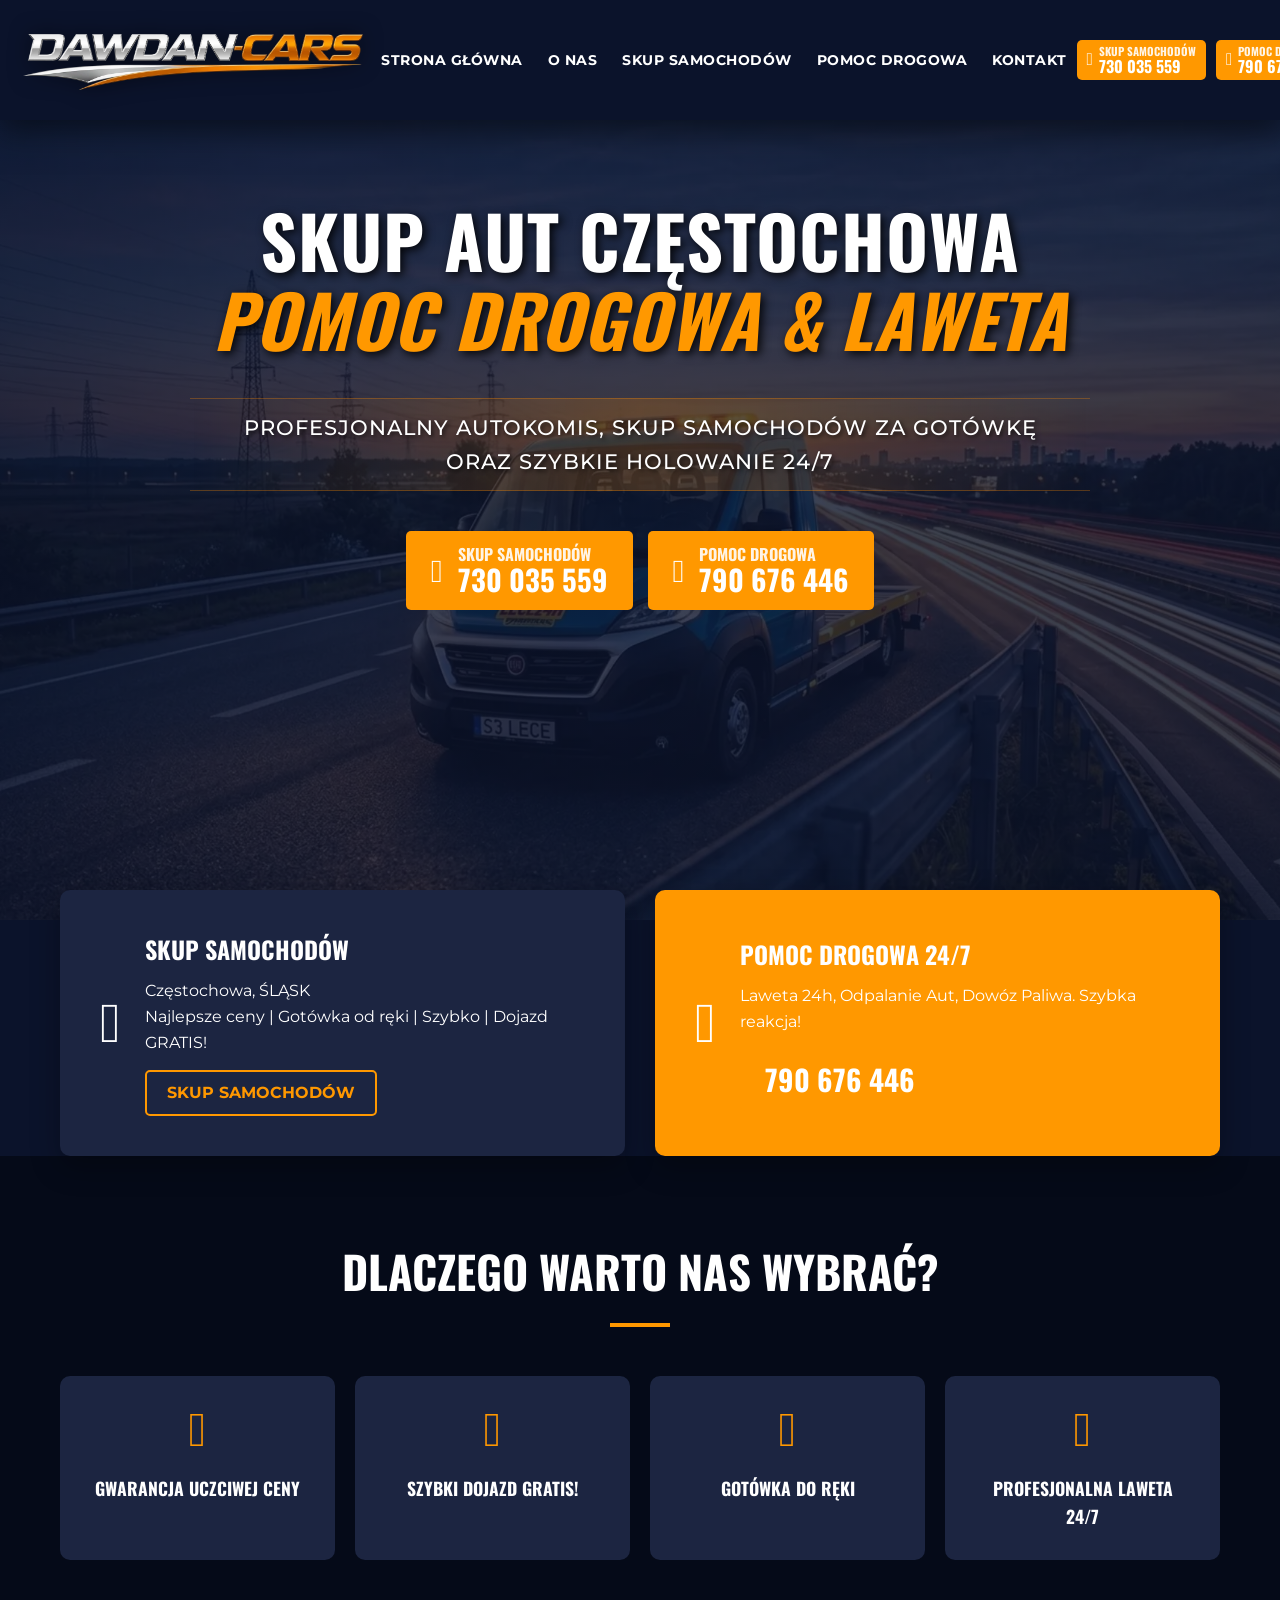
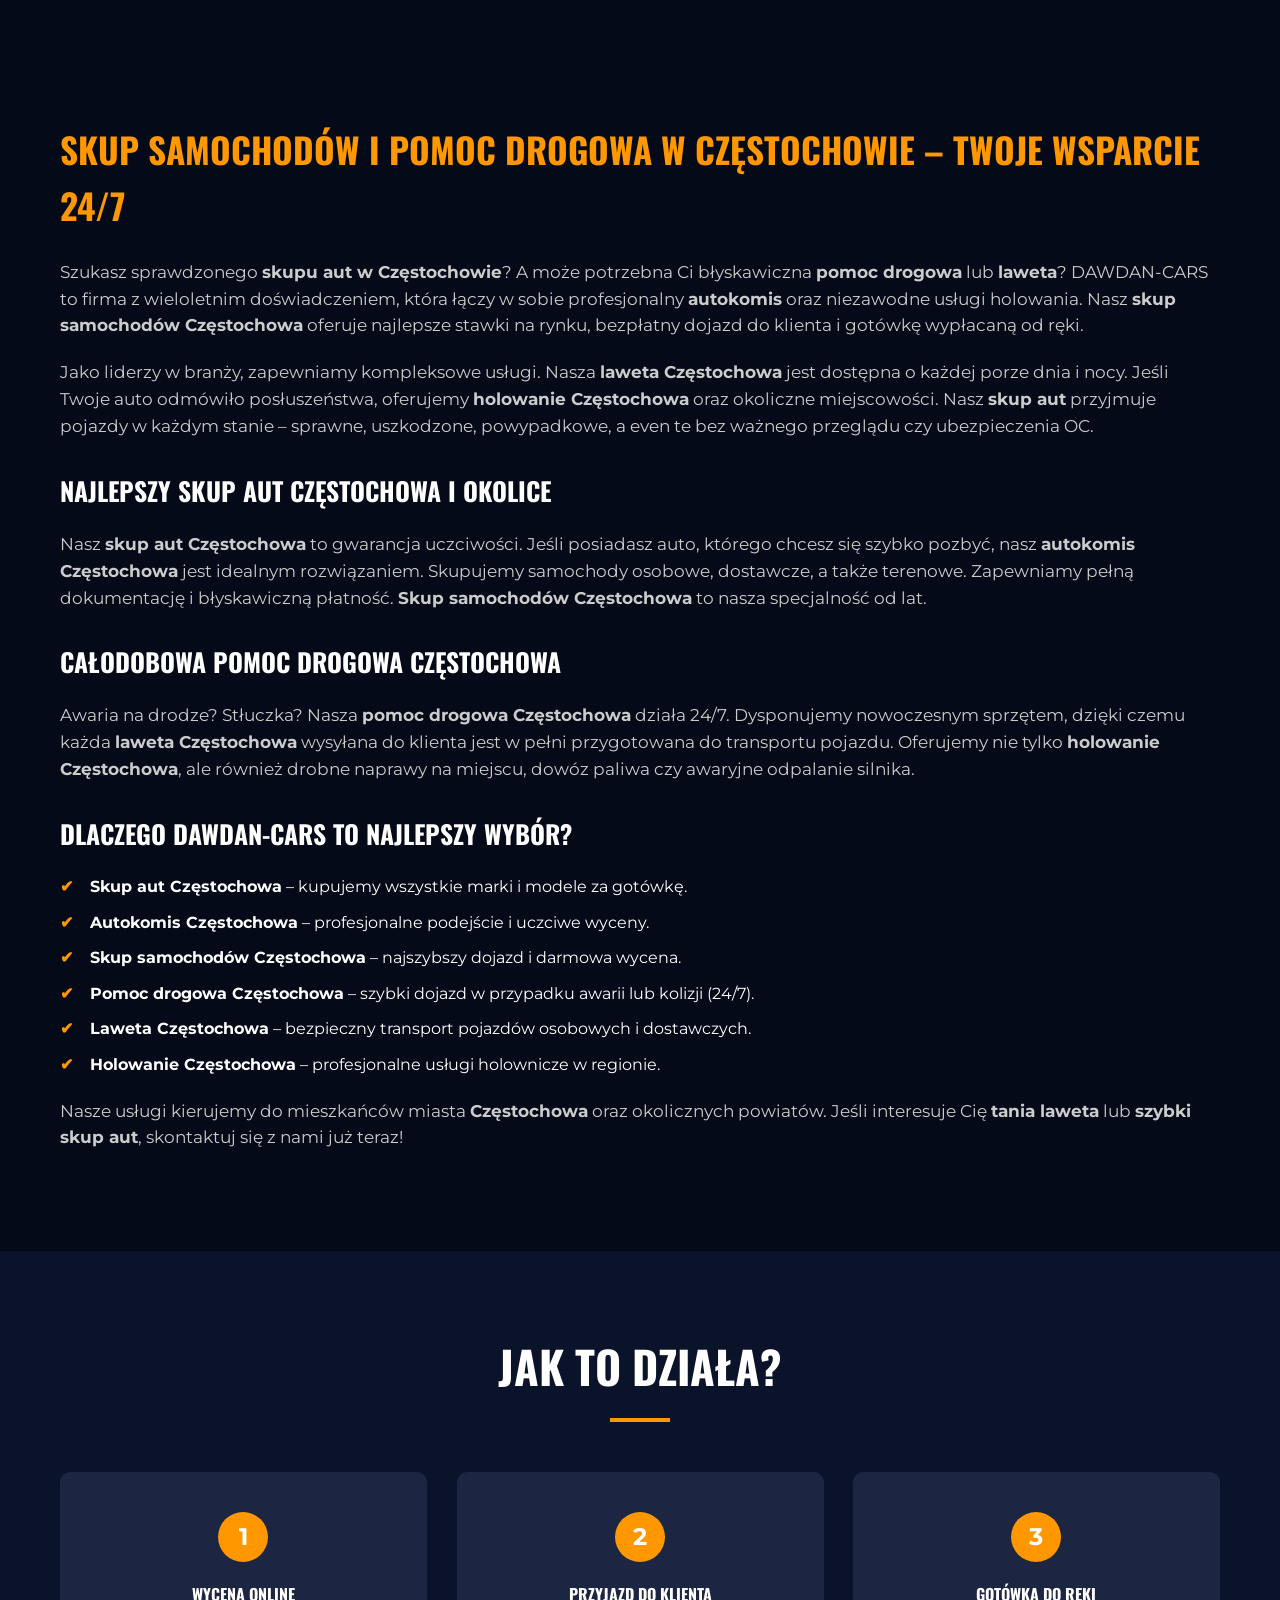
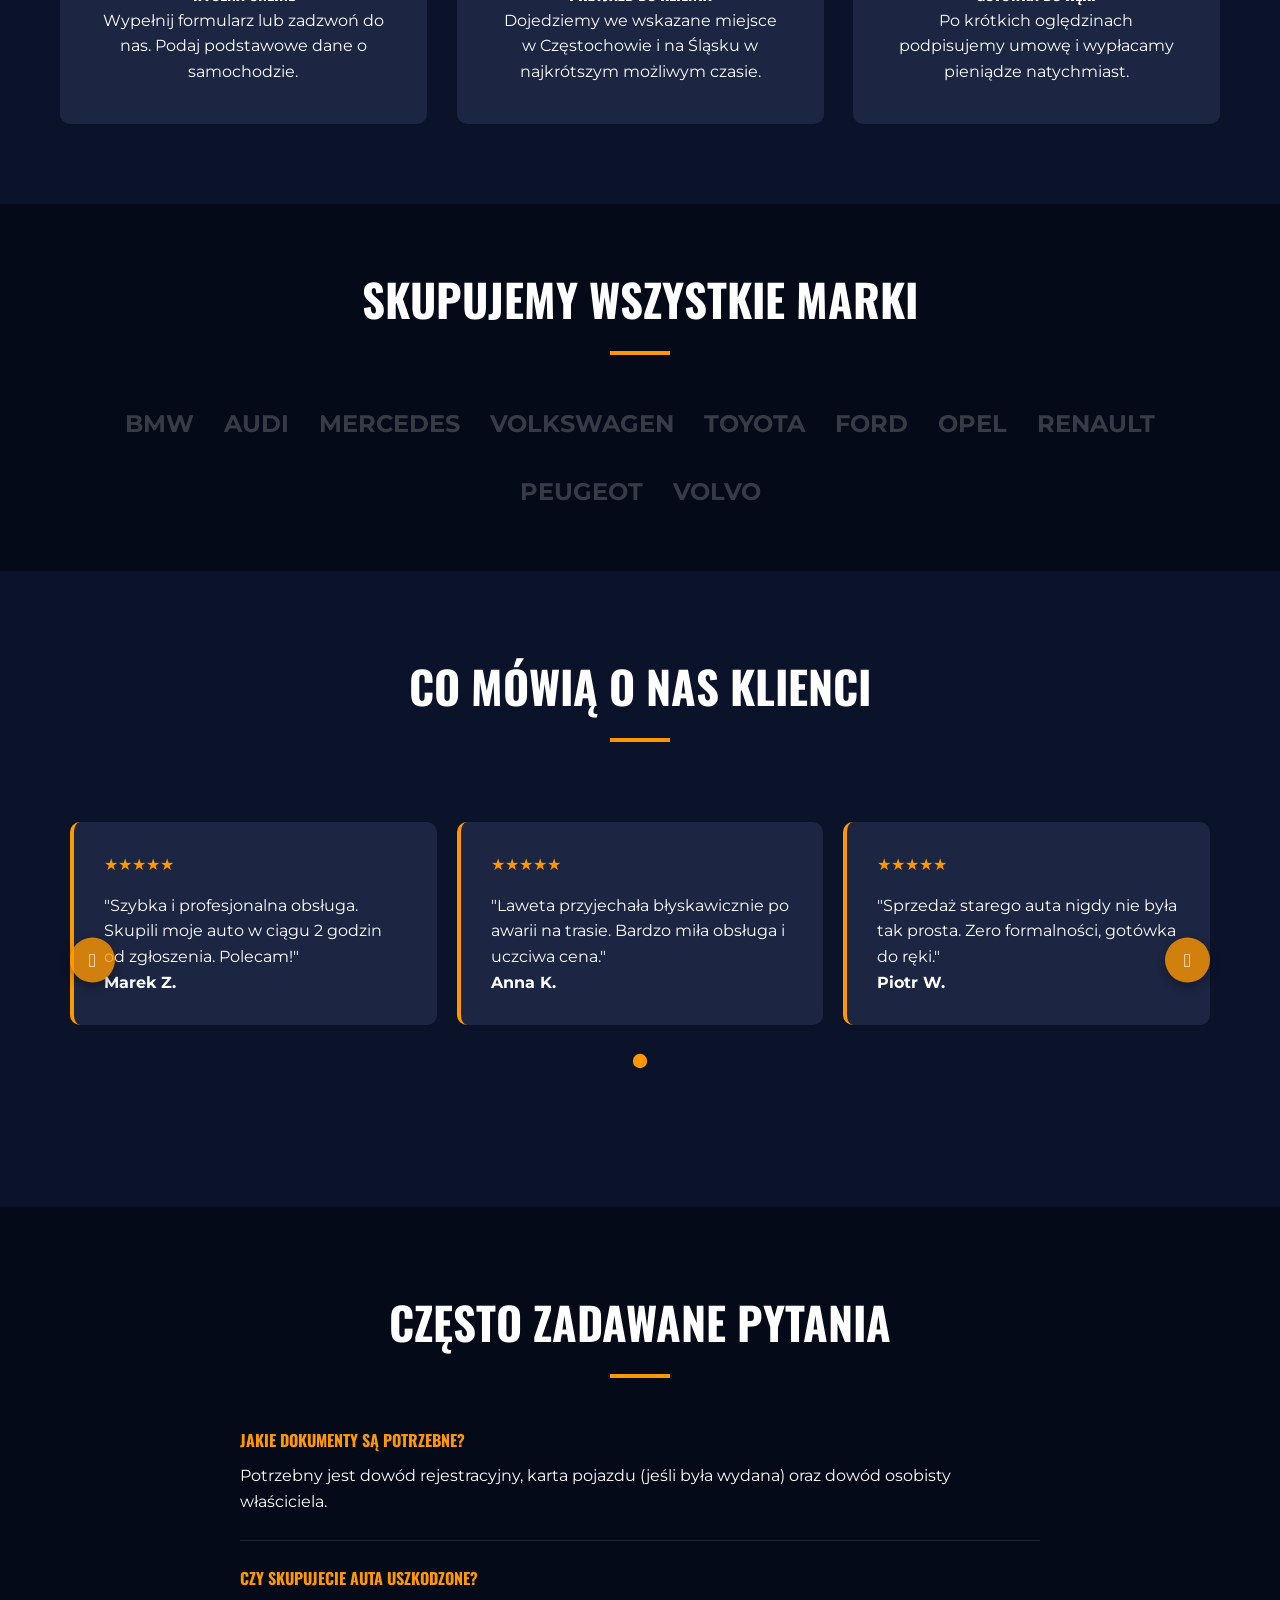
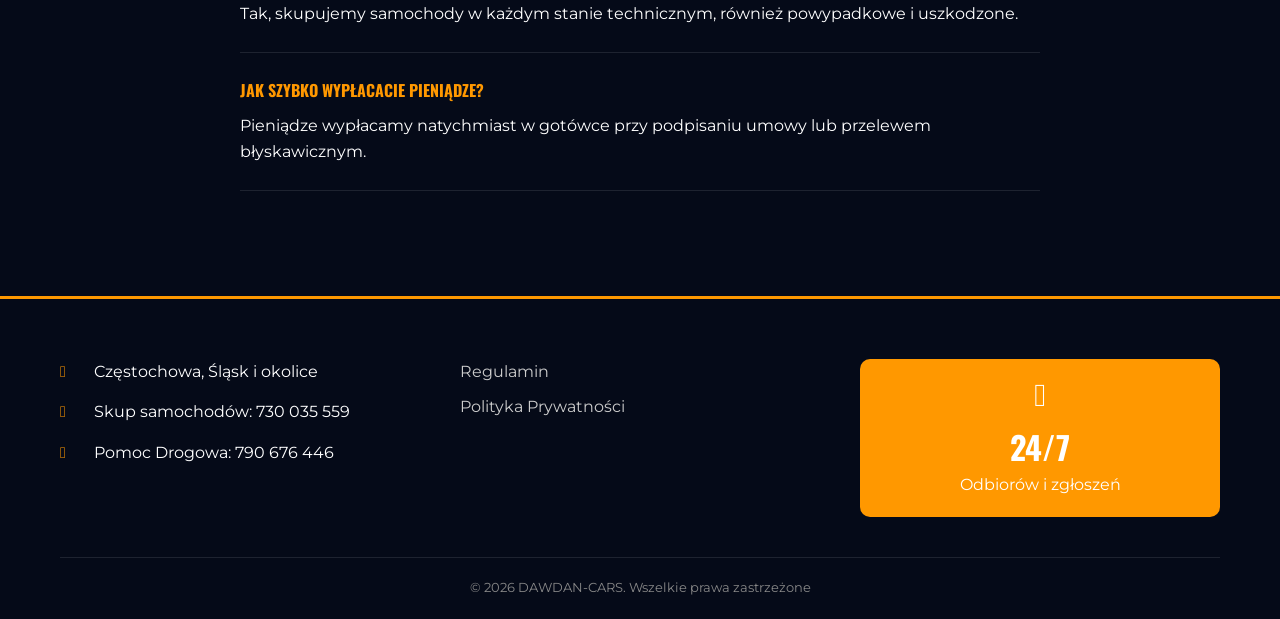
==== index.html @ 3170c81c "Add files via upload" ====
<!DOCTYPE html>
<html lang="pl">
<head>
<!-- Google tag (gtag.js) -->
<script async src="https://www.googletagmanager.com/gtag/js?id=G-DN23MHNYG7"></script>
<script>
  window.dataLayer = window.dataLayer || [];
  function gtag(){dataLayer.push(arguments);}
  gtag('js', new Date());

  gtag('config', 'G-DN23MHNYG7');
</script>


    <meta charset="UTF-8">
    <meta name="viewport" content="width=device-width, initial-scale=1.0">
<title>Skup Aut Częstochowa | Autokomis | Pomoc Drogowa 24h | Laweta Częstochowa</title>

<meta name="description" content="Skup aut Częstochowa i autokomis. Profesjonalna pomoc drogowa 24h, laweta oraz holowanie Częstochowa. Skup samochodów za gotówkę – szybka wycena i darmowy dojazd!">

<link rel="canonical" href="https://dawdan-cars.pl/">

<script type="application/ld+json">
{
  "@context": "https://schema.org",
  "@type": "LocalBusiness",
  "name": "DAWDAN-CARS",
  "image": "https://dawdan-cars.pl/logo.webp",
  "@id": "https://dawdan-cars.pl/#business",
  "url": "https://dawdan-cars.pl/",
  "telephone": "+48730035559",
  "address": {
    "@type": "PostalAddress",
    "streetAddress": "Częstochowa i okolice",
    "addressLocality": "Częstochowa",
    "postalCode": "42-200",
    "addressCountry": "PL"
  },
  "geo": {
    "@type": "GeoCoordinates",
    "latitude": 50.8118,
    "longitude": 19.1203
  },
  "openingHoursSpecification": {
    "@type": "OpeningHoursSpecification",
    "dayOfWeek": [
      "Monday",
      "Tuesday",
      "Wednesday",
      "Thursday",
      "Friday",
      "Saturday",
      "Sunday"
    ],
    "opens": "00:00",
    "closes": "23:59"
  },
  "sameAs": []
}
</script>


    <link rel="stylesheet" href="style.css" media="print" onload="this.media='all'">
    <link rel="stylesheet" href="critical.css">
    <noscript><link rel="stylesheet" href="style.css"></noscript>
    <link rel="preload" as="style" href="style.css">
    <link rel="preconnect" href="https://fonts.googleapis.com">
    <link rel="preconnect" href="https://fonts.gstatic.com" crossorigin>
    <link href="https://fonts.googleapis.com/css2?family=Montserrat:wght@400;700&family=Oswald:wght@500;700&display=swap" rel="stylesheet" media="print" onload="this.media='all'">
    <noscript><link href="https://fonts.googleapis.com/css2?family=Montserrat:wght@400;700&family=Oswald:wght@500;700&display=swap" rel="stylesheet"></noscript>
    <link rel="stylesheet" href="font-awesome.min.css" media="print" onload="this.media='all'">
    <noscript><link rel="stylesheet" href="font-awesome.min.css"></noscript>
    <!-- NOWE -->
    <link rel="preload" as="image" href="tlo.webp" fetchpriority="high" type="image/webp">

    <!-- ICONS -->
    <link rel="icon" href="favicony/favicon.ico" type="image/x-icon">
    <link rel="shortcut icon" href="favicony/favicon.ico" type="image/x-icon">
    <link rel="icon" href="favicony/favicon.ico" sizes="any">
    <link rel="icon" type="image/png" sizes="16x16" href="favicony/favicon-16x16.png">
    <link rel="icon" type="image/png" sizes="32x32" href="favicony/favicon-32x32.png">
    <link rel="icon" type="image/png" sizes="48x48" href="favicony/favicon-48x48.png">
    <link rel="icon" type="image/png" sizes="64x64" href="favicony/favicon-64x64.png">
    <link rel="icon" type="image/png" sizes="192x192" href="favicony/favicon-192x192.png">
    <link rel="icon" type="image/png" sizes="512x512" href="favicony/favicon-512x512.png">
    <link rel="apple-touch-icon" sizes="180x180" href="favicony/favicon-180x180.png">
</head>
<body>
    <header>    
        <div class="top-bar">
            <div class="container">
                <div class="logo">
                    <a href="index.html">
                        <img src="logo.webp" fetchpriority="high" alt="Skup samochodów, pomoc drogowa Częstochowa DAWDAN-CARS" width="349" height="60" >
                    </a>
                </div>
                <nav>
                    <ul>
                        <li><a href="index.html">STRONA GŁÓWNA</a></li>
                        <li><a href="o-nas.html">O NAS</a></li>
                        <li><a href="skup-samochodow.html">SKUP SAMOCHODÓW</a></li>
                        <li><a href="laweta-pomoc-drogowa.html">POMOC DROGOWA</a></li>
                        <li><a href="kontakt.html">KONTAKT</a></li>
                    </ul>
                    <div class="header-cta mobile-only">
                        <a href="tel:+48730035559" class="btn-call">                
                            <i class="fas fa-phone-alt"></i>
                            <span>
                                <span class="btn-label">SKUP SAMOCHODÓW</span>
                                <span class="btn-number">730 035 559</span>
                            </span>
                        </a>
                        <a href="tel:+48790676446" class="btn-call">
                            <i class="fas fa-phone-alt"></i>
                            <span>
                                <span class="btn-label">POMOC DROGOWA</span>
                                <span class="btn-number">790 676 446</span>
                            </span>
                        </a>
                    </div>
                </nav>
                <div class="header-cta desktop-only">
                    <a href="tel:+48730035559" class="btn-call">
                        <i class="fas fa-phone-alt"></i>
                        <span>
                            <span class="btn-label">SKUP SAMOCHODÓW</span>
                            <span class="btn-number">730 035 559</span>
                        </span>
                    </a>
                    <a href="tel:+48790676446" class="btn-call">
                        <i class="fas fa-phone-alt"></i>
                        <span>
                            <span class="btn-label">POMOC DROGOWA</span>
                            <span class="btn-number">790 676 446</span>
                        </span>
                    </a>
                </div>
                <div class="menu-toggle">
                    <span></span>
                    <span></span>
                    <span></span>
                </div>
            </div>
        </div>
    </header>
    <div class="overlay"></div>

    <section id="home" class="hero">
        <div class="container">
            <div class="hero-content">
                <div class="hero-text" data-aos-custom="fade-up">
                    <h1>SKUP AUT CZĘSTOCHOWA <br> <span class="highlight">POMOC DROGOWA & LAWETA</span></h1>
                    <p class="hero-subtext">Profesjonalny autokomis, skup samochodów za gotówkę oraz szybkie holowanie 24/7</p>
                    <div class="hero-cta-buttons">
                        <a href="tel:+48730035559" class="btn-hero-call">
                            <i class="fas fa-phone-alt"></i>
                            <span>
                                <span class="btn-label">SKUP SAMOCHODÓW</span>
                                <span class="btn-number">730 035 559</span>
                            </span>
                        </a>
                        <a href="tel:+48790676446" class="btn-hero-call">
                            <i class="fas fa-phone-alt"></i>
                            <span>
                                <span class="btn-label">POMOC DROGOWA</span>
                                <span class="btn-number">790 676 446</span>
                            </span>
                        </a>
                    </div>
                </div>
            </div>
        </div>
    </section>

    <section class="service-boxes">
        <div class="container">
            <div class="box blue-box" data-aos-custom="fade-right">
                <div class="box-icon"><i class="fas fa-car"></i></div>
                <div class="box-content">
                    <h3>SKUP SAMOCHODÓW</h3>
                    <p>Częstochowa, ŚLĄSK<br>Najlepsze ceny | Gotówka od ręki | Szybko | Dojazd GRATIS!</p>
                    <a href="skup-samochodow.html" class="btn-outline">SKUP SAMOCHODÓW</a>
                </div>
            </div>
            <div class="box orange-box" data-aos-custom="fade-left">
                <div class="box-icon"><i class="fas fa-truck-moving"></i></div>
                <div class="box-content">
                    <h3>POMOC DROGOWA 24/7</h3>
                    <p>Laweta 24h, Odpalanie Aut, Dowóz Paliwa. Szybka reakcja!</p>
                    <div class="box-call">
                        <a href="tel:+48790676446" class="btn-hero-call">
                                <span class="btn-number">790 676 446</span>
                        </a>
                    </div>
                </div>
            </div>
        </div>
    </section>

    <section id="benefits" class="benefits">
        <div class="container">
            <h2 class="section-title" data-aos-custom="fade-up">DLACZEGO WARTO NAS WYBRAĆ?</h2>
            <div class="benefits-grid">
                <div class="benefit-item" data-aos-custom="zoom-in" data-aos-delay="100">
                    <i class="fas fa-award"></i>
                    <h4>GWARANCJA UCZCIWEJ CENY</h4>
                </div>
                <div class="benefit-item" data-aos-custom="zoom-in" data-aos-delay="200">
                    <i class="fas fa-stopwatch"></i>
                    <h4>SZYBKI DOJAZD GRATIS!</h4>
                </div>
                <div class="benefit-item" data-aos-custom="zoom-in" data-aos-delay="300">
                    <i class="fas fa-money-bill-wave"></i>
                    <h4>GOTÓWKA DO RĘKI</h4>
                </div>
                <div class="benefit-item" data-aos-custom="zoom-in" data-aos-delay="400">
                    <i class="fas fa-truck-monster"></i>
                    <h4>PROFESJONALNA LAWETA 24/7</h4>
                </div>
            </div>
        </div>
    </section>

    <section class="seo-content">
        <div class="container">
            <div class="seo-text-block" data-aos-custom="fade-up">
                <h2>Skup samochodów i pomoc drogowa w Częstochowie – Twoje wsparcie 24/7</h2>
                <p>Szukasz sprawdzonego <strong>skupu aut w Częstochowie</strong>? A może potrzebna Ci błyskawiczna <strong>pomoc drogowa</strong> lub <strong>laweta</strong>? DAWDAN-CARS to firma z wieloletnim doświadczeniem, która łączy w sobie profesjonalny <strong>autokomis</strong> oraz niezawodne usługi holowania. Nasz <strong>skup samochodów Częstochowa</strong> oferuje najlepsze stawki na rynku, bezpłatny dojazd do klienta i gotówkę wypłacaną od ręki.</p>

                <p>Jako liderzy w branży, zapewniamy kompleksowe usługi. Nasza <strong>laweta Częstochowa</strong> jest dostępna o każdej porze dnia i nocy. Jeśli Twoje auto odmówiło posłuszeństwa, oferujemy <strong>holowanie Częstochowa</strong> oraz okoliczne miejscowości. Nasz <strong>skup aut</strong> przyjmuje pojazdy w każdym stanie – sprawne, uszkodzone, powypadkowe, a even te bez ważnego przeglądu czy ubezpieczenia OC.</p>

                <h3>Najlepszy Skup Aut Częstochowa i okolice</h3>
                <p>Nasz <strong>skup aut Częstochowa</strong> to gwarancja uczciwości. Jeśli posiadasz auto, którego chcesz się szybko pozbyć, nasz <strong>autokomis Częstochowa</strong> jest idealnym rozwiązaniem. Skupujemy samochody osobowe, dostawcze, a także terenowe. Zapewniamy pełną dokumentację i błyskawiczną płatność. <strong>Skup samochodów Częstochowa</strong> to nasza specjalność od lat.</p>

                <h3>Całodobowa Pomoc Drogowa Częstochowa</h3>
                <p>Awaria na drodze? Stłuczka? Nasza <strong>pomoc drogowa Częstochowa</strong> działa 24/7. Dysponujemy nowoczesnym sprzętem, dzięki czemu każda <strong>laweta Częstochowa</strong> wysyłana do klienta jest w pełni przygotowana do transportu pojazdu. Oferujemy nie tylko <strong>holowanie Częstochowa</strong>, ale również drobne naprawy na miejscu, dowóz paliwa czy awaryjne odpalanie silnika.</p>

                <h3>Dlaczego DAWDAN-CARS to najlepszy wybór?</h3>
                <ul>
                    <li><strong>Skup aut Częstochowa</strong> – kupujemy wszystkie marki i modele za gotówkę.</li>
                    <li><strong>Autokomis Częstochowa</strong> – profesjonalne podejście i uczciwe wyceny.</li>
                    <li><strong>Skup samochodów Częstochowa</strong> – najszybszy dojazd i darmowa wycena.</li>
                    <li><strong>Pomoc drogowa Częstochowa</strong> – szybki dojazd w przypadku awarii lub kolizji (24/7).</li>
                    <li><strong>Laweta Częstochowa</strong> – bezpieczny transport pojazdów osobowych i dostawczych.</li>
                    <li><strong>Holowanie Częstochowa</strong> – profesjonalne usługi holownicze w regionie.</li>
                </ul>

                <p>Nasze usługi kierujemy do mieszkańców miasta <strong>Częstochowa</strong> oraz okolicznych powiatów. Jeśli interesuje Cię <strong>tania laweta</strong> lub <strong>szybki skup aut</strong>, skontaktuj się z nami już teraz!</p>
            </div>
        </div>
    </section>

    <!-- Jak to działa (How It Works) -->
    <section id="how-it-works" class="how-it-works">
        <div class="container">
            <h2 class="section-title" data-aos-custom="fade-up">JAK TO DZIAŁA?</h2>
            <div class="steps-grid">
                <div class="step" data-aos-custom="fade-up" data-aos-delay="100">
                    <div class="step-num">1</div>
                    <h4>Wycena online</h4>
                    <p>Wypełnij formularz lub zadzwoń do nas. Podaj podstawowe dane o samochodzie.</p>
                </div>
                <div class="step" data-aos-custom="fade-up" data-aos-delay="200">
                    <div class="step-num">2</div>
                    <h4>Przyjazd do klienta</h4>
                    <p>Dojedziemy we wskazane miejsce w Częstochowie i na Śląsku w najkrótszym możliwym czasie.</p>
                </div>
                <div class="step" data-aos-custom="fade-up" data-aos-delay="300">
                    <div class="step-num">3</div>
                    <h4>Gotówka do ręki</h4>
                    <p>Po krótkich oględzinach podpisujemy umowę i wypłacamy pieniądze natychmiast.</p>
                </div>
            </div>
        </div>
    </section>

    <!-- Brands We Buy -->
    <section class="brands">
        <div class="container">
            <h2 class="section-title">SKUPUJEMY WSZYSTKIE MARKI</h2>
            <div class="brands-flex">
                <span>BMW</span>
                <span>AUDI</span>
                <span>MERCEDES</span>
                <span>VOLKSWAGEN</span>
                <span>TOYOTA</span>
                <span>FORD</span>
                <span>OPEL</span>
                <span>RENAULT</span>
                <span>PEUGEOT</span>
                <span>VOLVO</span>
            </div>
        </div>
    </section>
    <!--
    <section class="recent-buys">
        <div class="container">
            <h2 class="section-title">OSTATNIE REALIZACJE</h2>
            <div class="custom-slider buys-slider">
                <div class="slider-track">
                    <div class="slider-item">
                        <div class="buy-card">
                            <div class="car-img" style="background-image: url('tlo.webp')"></div>
                            <p>VW Golf</p>
                        </div>
                    </div>
                    <div class="slider-item">
                        <div class="buy-card">
                            <div class="car-img" style="background-image: url('tlo.webp')"></div>
                            <p>Audi A4</p>
                        </div>
                    </div>
                    <div class="slider-item">
                        <div class="buy-card">
                            <div class="car-img" style="background-image: url('tlo.webp')"></div>
                            <p>Ford Focus</p>
                        </div>
                    </div>
                    <div class="slider-item">
                        <div class="buy-card">
                            <div class="car-img" style="background-image: url('tlo.webp')"></div>
                            <p>Porsche 911 2019</p>
                        </div>
                    </div>
                </div>
                <div class="slider-pagination"></div>
                <button class="slider-nav slider-next" aria-label="Next slide"><i class="fas fa-chevron-right"></i></button>
                <button class="slider-nav slider-prev" aria-label="Previous slide"><i class="fas fa-chevron-left"></i></button>
            </div>
        </div>
    </section>
    -->
    <!-- Testimonials -->
    <section class="testimonials">
        <div class="container">
            <h2 class="section-title">CO MÓWIĄ O NAS KLIENCI</h2>
            <div class="custom-slider testimonials-slider">
                <div class="slider-track">
                    <div class="slider-item">
                        <div class="testimonial">
                            <div class="stars">★★★★★</div>
                            <p>"Szybka i profesjonalna obsługa. Skupili moje auto w ciągu 2 godzin od zgłoszenia. Polecam!"</p>
                            <strong>Marek Z.</strong>
                        </div>
                    </div>
                    <div class="slider-item">
                        <div class="testimonial">
                            <div class="stars">★★★★★</div>
                            <p>"Laweta przyjechała błyskawicznie po awarii na trasie. Bardzo miła obsługa i uczciwa cena."</p>
                            <strong>Anna K.</strong>
                        </div>
                    </div>
                    <div class="slider-item">
                        <div class="testimonial">
                            <div class="stars">★★★★★</div>
                            <p>"Sprzedaż starego auta nigdy nie była tak prosta. Zero formalności, gotówka do ręki."</p>
                            <strong>Piotr W.</strong>
                        </div>
                    </div>
                </div>
                <div class="slider-pagination"></div>
                <button class="slider-nav slider-next" aria-label="Next slide"><i class="fas fa-chevron-right"></i></button>
                <button class="slider-nav slider-prev" aria-label="Previous slide"><i class="fas fa-chevron-left"></i></button>
            </div>
        </div>
    </section>

    <!-- FAQ -->
    <section class="faq">
        <div class="container">
            <h2 class="section-title">CZĘSTO ZADAWANE PYTANIA</h2>
            <div class="faq-list">
                <div class="faq-item">
                    <h4>Jakie dokumenty są potrzebne?</h4>
                    <p>Potrzebny jest dowód rejestracyjny, karta pojazdu (jeśli była wydana) oraz dowód osobisty właściciela.</p>
                </div>
                <div class="faq-item">
                    <h4>Czy skupujecie auta uszkodzone?</h4>
                    <p>Tak, skupujemy samochody w każdym stanie technicznym, również powypadkowe i uszkodzone.</p>
                </div>
                <div class="faq-item">
                    <h4>Jak szybko wypłacacie pieniądze?</h4>
                    <p>Pieniądze wypłacamy natychmiast w gotówce przy podpisaniu umowy lub przelewem błyskawicznym.</p>
                </div>
            </div>
        </div>
    </section>

    <footer>
        <div class="container">
            <div class="footer-grid">
                <div class="footer-info">
                    <p><i class="fas fa-map-marker-alt"></i> Częstochowa, Śląsk i okolice</p>
                    <p><i class="fas fa-phone"></i> Skup samochodów: 730 035 559</p>
                    <p><i class="fas fa-phone"></i> Pomoc Drogowa: 790 676 446</p>
                </div>
                <div class="footer-links">
                    <ul>
                        <li><a href="#">Regulamin</a></li>
                        <li><a href="#">Polityka Prywatności</a></li>
                    </ul>
                </div>
                <div class="footer-hours">
                    <div class="hours-box">
                        <i class="far fa-clock"></i>
                        <span>24/7</span>
                        <p>Odbiorów i zgłoszeń</p>
                    </div>
                </div>
            </div>
            <div class="footer-bottom">
                <p>&copy; 2026 DAWDAN-CARS. Wszelkie prawa zastrzeżone</p>
            </div>
        </div>
    </footer>

    <script src="script.js"></script>
</body>
</html>
---- style.css ----
/* style.css */

:root {
    --primary-color: #ff9800; /* Vibrant Orange */
    --secondary-color: #0b132b; /* Deep Navy */
    --accent-color: #1c2541; /* Slightly Lighter Navy */
    --text-light: #ffffff;
    --text-dark: #333333;
    --bg-dark: #0b132b;
    --bg-light: #f4f4f4;
}

* {
    margin: 0;
    padding: 0;
    box-sizing: border-box;
}

body {
    font-family: 'Montserrat', sans-serif;
    line-height: 1.6;
    color: var(--text-light);
    background-color: var(--bg-dark);
    overflow-x: hidden;
}

h1, h2, h3, h4 {
    font-family: 'Oswald', sans-serif;
    text-transform: uppercase;
}

.container {
    max-width: 1200px;
    margin: 0 auto;
    padding: 0 20px;
}

/* Header & Navigation */
header {
    background-color: #0b132b;
    position: sticky;
    top: 0;
    z-index: 2000;
    box-shadow: 0 10px 30px rgba(0,0,0,0.5);
    transition: padding 0.3s ease, background 0.3s ease;
    will-change: padding, background;
    padding: 15px 0;
}

header.scrolled {
    padding: 5px 0;
    background: rgba(11, 19, 43, 0.95);
}

header.menu-open {
    box-shadow: none;
    background: #0b132b;
}

.top-bar .container {
    display: grid;
    grid-template-columns: 1fr auto 1fr;
    align-items: center;
    height: auto;
    max-width: 100%;
    padding: 15px 20px; /* Reduced padding for more space */
}

.logo {
    display: flex;
    justify-content: flex-start;
}

.logo img {
    max-height: 60px;
    width: auto;
    display: block;
    transition: transform 0.3s ease;
    filter: drop-shadow(0 0 10px rgba(0,0,0,0.5));
}

.logo img:hover {
    transform: scale(1.05);
    filter: drop-shadow(0 0 12px rgba(255,152,0,0.3));
}

nav {
    display: flex;
    align-items: center;
    justify-content: center;
}

nav ul {
    display: flex;
    list-style: none;
    gap: 10px; /* Slightly more space */
}

nav a {
    text-decoration: none;
    color: var(--text-light);
    font-weight: 700;
    font-size: 0.85rem; /* Slightly smaller font */
    padding: 8px 10px; /* More compact padding */
    transition: all 0.3s ease;
    text-transform: uppercase;
    letter-spacing: 0.5px;
    white-space: nowrap;
}

nav a:hover, nav a.active {
    color: var(--primary-color);
}

.header-cta {
    display: flex;
    flex-direction: row;
    justify-content: flex-end;
    align-items: center;
    gap: 10px; /* Reduced gap */
}

.mobile-only {
    display: none;
}

.header-cta .btn-call {
    display: flex;
    align-items: center;
    gap: 6px;
    text-decoration: none;
    color: #fff;
    background: #ff9800;
    padding: 6px 10px; /* More compact */
    transition: background 0.3s;
    font-family: 'Oswald', sans-serif;
    font-weight: 700;
    border-radius: 5px;
    line-height: 1;
    white-space: nowrap;
}

.header-cta .btn-call i {
    font-size: 1.1rem;
}

.btn-label {
    display: block;
    font-size: 0.7rem;
    text-transform: uppercase;
    opacity: 0.9;
}

.btn-number {
    display: block;
    font-size: 1rem;
}

.header-cta .btn-call:hover {
    background: #e68a00;
}

.menu-toggle {
    display: none;
    flex-direction: column;
    justify-content: center;
    align-items: center;
    width: 50px;
    height: 50px;
    background: rgba(255, 152, 0, 0.1);
    border: 2px solid var(--primary-color);
    border-radius: 12px;
    cursor: pointer;
    padding: 0;
    z-index: 2200; /* Above nav */
    transition: all 0.3s cubic-bezier(0.4, 0, 0.2, 1);
    position: relative;
}

.menu-toggle:hover {
    background: var(--primary-color);
}

.menu-toggle:hover span {
    background: white;
}

.menu-toggle span {
    width: 26px;
    height: 2px;
    background: var(--primary-color);
    border-radius: 2px;
    transition: all 0.4s cubic-bezier(0.68, -0.6, 0.32, 1.6);
    position: absolute;
}

.menu-toggle span:nth-child(1) { transform: translateY(-8px); }
.menu-toggle span:nth-child(2) { transform: translateY(0); width: 18px; right: 9px; }
.menu-toggle span:nth-child(3) { transform: translateY(8px); }

.menu-toggle.active {
    background: rgba(255, 255, 255, 0.1);
    border-color: white;
}

.menu-toggle.active span {
    background: white;
}

.menu-toggle.active span:nth-child(1) {
    transform: translateY(0) rotate(45deg);
}

.menu-toggle.active span:nth-child(2) {
    opacity: 0;
    transform: translateX(-20px);
}

.menu-toggle.active span:nth-child(3) {
    transform: translateY(0) rotate(-45deg);
}

/* Hero Section */
.hero {
    background: linear-gradient(rgba(11, 19, 43, 0.8), rgba(11, 19, 43, 0.8)), url('tlo.webp');
    background-size: cover;
    background-position: center;
    padding: 80px 0;
    min-height: 800px;
    display: flex;
    align-items: stretch;
    justify-content: center;
}

.hero .container {
    display: flex;
    flex-direction: column;
}

.hero-content {
    display: flex;
    flex-direction: column;
    align-items: center;
    width: 100%;
    height: 100%;
}

.hero-text {
    width: 100%;
    display: flex;
    flex-direction: column;
    align-items: center;
    min-height: 400px; /* Ensure space for vertical arrangement */
}

.hero-text h1 {
    font-size: clamp(1.8rem, 8vw, 4.5rem); /* Increased minimum font size */
    color: var(--text-light);
    line-height: 1.1;
    width: 100%;
    text-shadow: 3px 3px 10px rgba(0,0,0,0.9);
    text-align: center;
    margin-bottom: clamp(20px, 5vh, 40px); /* Fluid margin */
    white-space: normal;
    word-wrap: break-word;
    letter-spacing: 1px;
    min-height: 1.1em;
    contain-intrinsic-size: auto 1.1em;
}

.hero-text h1 .highlight {
    color: var(--primary-color);
    font-style: italic;
    font-weight: 900;
}

.hero-cta-buttons {
    display: flex;
    flex-wrap: wrap; /* Allow wrapping on small mobile */
    justify-content: center;
    gap: 15px;
    margin-bottom: 40px;
}

.btn-hero-call {
    display: flex;
    align-items: center;
    background: var(--primary-color);
    color: white;
    padding: 15px 25px;
    text-decoration: none;
    font-weight: 700;
    font-family: 'Oswald', sans-serif;
    border-radius: 5px;
    transition: background 0.3s;
    line-height: 1.1;
    text-align: left;
}

.btn-hero-call i {
    font-size: 2rem;
    margin-right: 15px;
}

.btn-hero-call .btn-label {
    font-size: 1rem;
}

.btn-hero-call .btn-number {
    font-size: 1.8rem;
}

.btn-hero-call:hover {
    background: #e68a00;
}

.hero-features {
    list-style: none;
    display: flex;
    gap: 30px;
    margin-top: auto; /* Push to bottom of flex container */
    padding-top: 50px;
}

.hero-features li {
    font-weight: 700;
    font-size: 0.9rem;
}

.hero-features i {
    color: var(--primary-color);
    margin-right: 5px;
}

/* Service Boxes */
.service-boxes {
    margin-top: clamp(-30px, -5vw, -50px);
    position: relative;
    z-index: 10;
}

.service-boxes .container {
    display: grid;
    grid-template-columns: repeat(auto-fit, minmax(280px, 1fr));
    gap: 30px;
}

.box {
    display: flex;
    align-items: center;
    padding: 40px;
    border-radius: 10px;
    gap: 25px;
    box-shadow: 0 10px 30px rgba(0,0,0,0.3);
}

.blue-box {
    background-color: var(--accent-color);
}

.orange-box {
    background-color: var(--primary-color);
    color: white;
}

.box-icon i {
    font-size: 3.5rem;
}

.box-content h3 {
    font-size: 1.5rem;
    margin-bottom: 10px;
}

.btn-outline {
    display: inline-block;
    margin-top: 15px;
    padding: 8px 20px;
    border: 2px solid var(--primary-color);
    color: var(--primary-color);
    text-decoration: none;
    font-weight: 700;
    border-radius: 5px;
    transition: all 0.3s;
}

.btn-outline:hover {
    background: var(--primary-color);
    color: white;
}

.box-call {
    margin-top: 15px;
    display: flex;
    flex-direction: column;
}

.box-call span {
    font-size: 0.8rem;
    text-transform: uppercase;
}

.box-call strong {
    font-size: 1.8rem;
    font-family: 'Oswald', sans-serif;
}

/* General Animation Optimization */
[data-aos] {
    will-change: transform, opacity;
}

/* Benefits Section */
.benefits {
    padding: 80px 0;
    background-color: #050a18;
}

.section-title {
    text-align: center;
    font-size: clamp(1.8rem, 5vw, 2.8rem); /* Fluid section titles */
    margin-bottom: clamp(30px, 8vw, 50px);
    position: relative;
    padding: 0 15px;
}

.section-title::after {
    content: '';
    display: block;
    width: 60px;
    height: 4px;
    background: var(--primary-color);
    margin: 15px auto;
}

.benefits-grid {
    display: grid;
    grid-template-columns: repeat(auto-fit, minmax(250px, 1fr));
    gap: 20px;
}

.benefit-item {
    text-align: center;
    padding: 30px;
    background: var(--accent-color);
    border-radius: 10px;
    transition: transform 0.3s;
}

.benefit-item:hover {
    transform: translateY(-10px);
    border-bottom: 3px solid var(--primary-color);
}

.benefit-item i {
    font-size: 3rem;
    color: var(--primary-color);
    margin-bottom: 20px;
}

.benefit-item h4 {
    font-size: 1.1rem;
}

/* Recent Buys */
.recent-buys {
    padding: 80px 0;
    overflow: hidden;
}

.buys-slider {
    padding: 20px 0 50px !important;
}

.buys-slider .slider-next,
.buys-slider .slider-prev {
    color: var(--primary-color);
}

@media (max-width: 768px) {
    .buys-slider .slider-next,
    .buys-slider .slider-prev {
        display: none;
    }
}

.buys-slider .active {
    background: var(--primary-color);
}

.buy-card {
    background: var(--accent-color);
    border-radius: 10px;
    overflow: hidden;
    text-align: center;
}

.car-img {
    height: 180px;
    background-size: cover;
    background-position: center;
}

.buy-card p {
    padding: 15px;
    font-weight: 700;
    text-transform: uppercase;
}

/* Footer */
footer {
    background: #050a18;
    padding: 60px 0 20px;
    border-top: 3px solid var(--primary-color);
}

footer h3 {
    text-align: center;
    font-size: 2rem;
    margin-bottom: 40px;
}

.footer-grid {
    display: grid;
    grid-template-columns: repeat(auto-fit, minmax(250px, 1fr));
    gap: 40px;
    margin-bottom: 40px;
}

.footer-info p {
    margin-bottom: 15px;
}

.footer-info i {
    color: var(--primary-color);
    margin-right: 10px;
    width: 20px;
}

.hours-box {
    background: var(--primary-color);
    padding: 20px;
    border-radius: 10px;
    text-align: center;
}

.hours-box i {
    font-size: 2rem;
    margin-bottom: 10px;
}

.hours-box span {
    display: block;
    font-size: 2rem;
    font-weight: 700;
    font-family: 'Oswald', sans-serif;
}

.footer-links ul {
    list-style: none;
}

.footer-links li {
    margin-bottom: 10px;
}

.footer-links a {
    color: #ccc;
    text-decoration: none;
}

.footer-links a:hover {
    color: var(--primary-color);
}

.footer-bottom {
    text-align: center;
    padding-top: 20px;
    border-top: 1px solid rgba(255,255,255,0.1);
    font-size: 0.8rem;
    color: #888;
}

/* SEO Content */
.seo-content {
    padding: 80px 0;
    background: #050a18;
}

.seo-text-block h2 {
    font-size: 2.2rem;
    color: var(--primary-color);
    margin-bottom: 25px;
}

.seo-text-block h3 {
    font-size: 1.6rem;
    margin-top: 30px;
    margin-bottom: 20px;
}

.seo-text-block p {
    margin-bottom: 20px;
    font-size: 1.05rem;
    color: #ccc;
}

.seo-text-block ul {
    list-style: none;
    margin-bottom: 20px;
}

.seo-text-block li {
    margin-bottom: 10px;
    padding-left: 30px;
    position: relative;
}

.seo-text-block li::before {
    content: '✔';
    position: absolute;
    left: 0;
    color: var(--primary-color);
    font-weight: bold;
}

.hero-subtext {
    font-size: 1.3rem;
    text-align: center;
    margin: 0 auto 40px;
    color: #fff;
    max-width: 900px;
    font-weight: 500;
    letter-spacing: 1px;
    text-transform: uppercase;
    text-shadow: 2px 2px 4px rgba(0, 0, 0, 0.7);
    background: linear-gradient(90deg, transparent, rgba(255, 140, 0, 0.2), transparent);
    padding: 12px 20px;
    border-top: 1px solid rgba(255, 140, 0, 0.3);
    border-bottom: 1px solid rgba(255, 140, 0, 0.3);
}

/* How It Works */
.how-it-works {
    padding: 80px 0;
    background: var(--bg-dark);
}

.steps-grid {
    display: grid;
    grid-template-columns: repeat(auto-fit, minmax(280px, 1fr));
    gap: 30px;
    margin-top: 40px;
}

.step {
    text-align: center;
    padding: 40px;
    background: var(--accent-color);
    border-radius: 10px;
    position: relative;
}

.step-num {
    width: 50px;
    height: 50px;
    background: var(--primary-color);
    color: white;
    border-radius: 50%;
    display: flex;
    align-items: center;
    justify-content: center;
    font-size: 1.5rem;
    font-weight: 700;
    margin: 0 auto 20px;
}

/* Brands */
.brands {
    padding: 60px 0;
    background: #050a18;
}

.brands-flex {
    display: flex;
    flex-wrap: wrap;
    justify-content: center;
    gap: 30px;
}

.brands-flex span {
    font-size: 1.5rem;
    font-weight: 700;
    color: rgba(255, 255, 255, 0.2);
    text-transform: uppercase;
}

/* Testimonials */
.testimonials {
    padding: 80px 0;
    background: var(--bg-dark);
    overflow: hidden;
}

.testimonials-slider {
    padding: 20px 0 50px !important;
}

.testimonials-slider .active {
    background: var(--primary-color);
}

.testimonial {
    background: var(--accent-color);
    padding: 30px;
    border-radius: 10px;
    border-left: 4px solid var(--primary-color);
}

.stars {
    color: var(--primary-color);
    margin-bottom: 15px;
}

/* FAQ */
.faq {
    padding: 80px 0;
    background: #050a18;
}

.faq-list {
    max-width: 800px;
    margin: 0 auto;
}

.faq-item {
    margin-bottom: 25px;
    padding-bottom: 25px;
    border-bottom: 1px solid rgba(255, 255, 255, 0.1);
}

.faq-item h4 {
    color: var(--primary-color);
    margin-bottom: 10px;
}

/* Sub-pages Styling ddddddddddddddddddddddddddddddddddddddddddddddddddddddddddddddddddddddddddd*/
.page-header {
    padding: clamp(40px, 10vw, 80px) 0;
    text-align: center;
    color: white;
}

.page-header h1 {
    font-size: clamp(2rem, 8vw, 3.5rem); /* Fluid sub-page titles */
    margin-bottom: 10px;
}

.page-header p {
    font-size: 1.2rem;
    color: var(--primary-color);
}

.about-content, .service-details, .tow-details, .contact-page {
    padding: 80px 0;
}

.about-grid, .service-grid, .tow-grid, .contact-grid {
    display: grid;
    grid-template-columns: repeat(auto-fit, minmax(320px, 1fr));
    gap: 50px;
}

.about-stats {
    display: grid;
    grid-template-columns: repeat(auto-fit, minmax(200px, 1fr));
    gap: 20px;
}

.stat-item {
    background: var(--accent-color);
    padding: 30px;
    border-radius: 10px;
    text-align: center;
    border-bottom: 3px solid var(--primary-color);
}

.stat-item strong {
    display: block;
    font-size: 2.5rem;
    color: var(--primary-color);
    font-family: 'Oswald', sans-serif;
}

.check-list {
    list-style: none;
    margin: 20px 0;
}

.check-list li {
    margin-bottom: 10px;
}

.check-list i {
    color: var(--primary-color);
    margin-right: 10px;
}

.tow-services-grid {
    display: grid;
    grid-template-columns: repeat(auto-fit, minmax(250px, 1fr));
    gap: 20px;
    margin-top: 30px;
}

.tow-service-item {
    background: var(--accent-color);
    padding: 20px;
    border-radius: 10px;
}

.tow-service-item i {
    font-size: 2rem;
    color: var(--primary-color);
    margin-bottom: 10px;
}

.urgent-box {
    background: var(--primary-color);
    padding: 40px;
    border-radius: 10px;
    text-align: center;
    color: white;
}

.btn-urgent {
    display: inline-block;
    margin-top: 20px;
    background: white;
    color: var(--primary-color);
    padding: 15px 30px;
    text-decoration: none;
    font-weight: 700;
    border-radius: 5px;
    font-size: 1.2rem;
}

.contact-item {
    display: flex;
    gap: 20px;
    margin-bottom: 30px;
}

.contact-item i {
    font-size: 1.5rem;
    color: var(--primary-color);
}

.map-placeholder {
    position: relative;
    border-radius: 10px;
    overflow: hidden;
    margin-top: 30px;
}

.map-placeholder img {
    width: 100%;
    height: clamp(200px, 40vh, 400px);
    object-fit: cover;
    filter: grayscale(1);
}

.map-overlay {
    position: absolute;
    bottom: 0;
    left: 0;
    width: 100%;
    background: rgba(255, 152, 0, 0.9);
    color: white;
    padding: 10px;
    text-align: center;
    font-weight: 700;
}

.form-group {
    margin-bottom: 20px;
}

.form-group input, .form-group select, .form-group textarea {
    width: 100%;
    padding: 12px;
    border-radius: 5px;
    border: 1px solid rgba(255,255,255,0.1);
    background: rgba(255,255,255,0.05);
    color: white;
    font-family: inherit;
}

.form-group textarea {
    height: 150px;
}

/* Valuation Form Styles */
.hero-form-box {
    background: var(--accent-color);
    padding: 30px;
    border-radius: 15px;
    box-shadow: 0 15px 35px rgba(0,0,0,0.4);
    border: 1px solid rgba(255, 152, 0, 0.2);
}

.hero-form-box h3 {
    color: var(--primary-color);
    font-size: 1.8rem;
    margin-bottom: 5px;
    text-align: center;
}

.form-subtitle {
    text-align: center;
    font-size: 0.9rem;
    margin-bottom: 25px;
    color: #ccc;
}

.hero-form-box .form-group {
    margin-bottom: 15px;
}

.hero-form-box input,
.hero-form-box select,
.hero-form-box textarea {
    width: 100%;
    padding: 12px 15px;
    border-radius: 8px;
    border: 1px solid rgba(255,255,255,0.1);
    background: rgba(255,255,255,0.05);
    color: white;
    font-family: inherit;
    transition: all 0.3s ease;
}

.hero-form-box select option {
    background: var(--accent-color);
    color: white;
}

.hero-form-box input:focus,
.hero-form-box select:focus,
.hero-form-box textarea:focus {
    outline: none;
    border-color: var(--primary-color);
    background: rgba(255,255,255,0.1);
    box-shadow: 0 0 10px rgba(255, 152, 0, 0.2);
}

.checkbox-group label {
    display: flex;
    align-items: center;
    gap: 10px;
    cursor: pointer;
    font-size: 0.95rem;
    color: #ccc;
    transition: color 0.3s;
}

.checkbox-group label:hover {
    color: white;
}

.checkbox-group input[type="checkbox"] {
    width: 20px;
    height: 20px;
    cursor: pointer;
    accent-color: var(--primary-color);
}

.hero-form-box textarea {
    height: 100px;
    resize: vertical;
}

.file-upload-wrapper {
    margin-bottom: 20px;
}

.file-upload-label {
    display: flex;
    flex-direction: column;
    align-items: center;
    justify-content: center;
    padding: 20px;
    border: 2px dashed rgba(255, 152, 0, 0.4);
    border-radius: 10px;
    cursor: pointer;
    transition: all 0.3s ease;
    background: rgba(255, 152, 0, 0.05);
}

.file-upload-label:hover {
    background: rgba(255, 152, 0, 0.1);
    border-color: var(--primary-color);
}

.file-upload-label i {
    font-size: 2rem;
    color: var(--primary-color);
    margin-bottom: 10px;
}

.file-upload-label span {
    font-size: 0.9rem;
    font-weight: 700;
}

.file-preview-grid {
    display: grid;
    grid-template-columns: repeat(auto-fill, minmax(60px, 1fr));
    gap: 10px;
    margin-top: 15px;
}

.preview-item {
    position: relative;
    aspect-ratio: 1;
    border-radius: 5px;
    overflow: hidden;
    border: 1px solid var(--primary-color);
}

.preview-item img {
    width: 100%;
    height: 100%;
    object-fit: cover;
}

.btn-submit {
    width: 100%;
    padding: 15px;
    background: var(--primary-color);
    color: white;
    border: none;
    border-radius: 8px;
    font-family: 'Oswald', sans-serif;
    font-size: 1.2rem;
    font-weight: 700;
    cursor: pointer;
    transition: all 0.3s ease;
    text-transform: uppercase;
    letter-spacing: 1px;
}

.btn-submit:hover {
    background: #e68a00;
    transform: translateY(-2px);
    box-shadow: 0 5px 15px rgba(255, 152, 0, 0.4);
}

.btn-submit:active {
    transform: translateY(0);
}

.form-message {
    margin-top: 15px;
    padding: 10px;
    border-radius: 5px;
    text-align: center;
    font-weight: 700;
    display: none;
}

.form-message.success {
    display: block;
    background: rgba(76, 175, 80, 0.1);
    color: #4caf50;
    border: 1px solid #4caf50;
}

.form-message.error {
    display: block;
    background: rgba(244, 67, 54, 0.1);
    color: #f44336;
    border: 1px solid #f44336;
}

/* Responsive */
@media (max-width: 1100px) {
    /* Trigger mobile menu earlier to avoid collision */
    .menu-toggle {
        display: flex;
        order: 3;
    }

    .desktop-only {
        display: none;
    }

    .mobile-only {
        display: flex;
    }

    .top-bar .container {
        display: flex;
        justify-content: space-between;
    }

    nav {
        position: fixed;
        top: 0;
        left: 0;
        width: 100%;
        height: 100vh;
        background: rgba(11, 19, 43, 0.98);
        backdrop-filter: blur(15px);
        -webkit-backdrop-filter: blur(15px);
        padding: 120px 20px 40px;
        flex-direction: column;
        transition: all 0.5s cubic-bezier(0.7, 0, 0.3, 1);
        z-index: 2100;
        display: flex;
        justify-content: flex-start;
        align-items: center;
        transform: translateY(-100%);
        visibility: hidden;
    }

    nav.active {
        transform: translateY(0);
        visibility: visible;
    }

    nav ul {
        flex-direction: column;
        gap: 10px;
        width: 100%;
        max-width: 400px;
        text-align: center;
    }

    nav li {
        width: 100%;
        opacity: 0;
        transform: translateY(-20px);
        transition: all 0.4s ease;
    }

    nav.active li {
        opacity: 1;
        transform: translateY(0);
    }

    nav.active li:nth-child(1) { transition-delay: 0.1s; }
    nav.active li:nth-child(2) { transition-delay: 0.15s; }
    nav.active li:nth-child(3) { transition-delay: 0.2s; }
    nav.active li:nth-child(4) { transition-delay: 0.25s; }
    nav.active li:nth-child(5) { transition-delay: 0.3s; }

    nav a {
        font-size: 1.25rem;
        font-family: 'Oswald', sans-serif;
        display: block;
        padding: 12px 0;
        letter-spacing: 2px;
        color: white;
        text-transform: uppercase;
        position: relative;
        border-bottom: 1px solid rgba(255,255,255,0.05);
    }

    nav a::after {
        content: '';
        position: absolute;
        bottom: 0;
        left: 50%;
        width: 0;
        height: 2px;
        background: var(--primary-color);
        transition: all 0.3s ease;
        transform: translateX(-50%);
    }

    nav a:hover {
        color: var(--primary-color);
    }

    nav a:hover::after {
        width: 100%;
    }

    .top-bar .container {
        padding: 10px 15px;
    }

    nav .header-cta.mobile-only {
        display: flex;
        flex-direction: column;
        gap: 15px;
        margin-top: 40px;
        width: 100%;
        max-width: 360px;
        opacity: 0;
        transform: translateY(20px);
        transition: all 0.4s ease 0.4s;
    }

    nav .header-cta.mobile-only .btn-call {
        padding: 15px 25px;
        width: 100%;
        justify-content: center;
    }

    nav .header-cta.mobile-only .btn-label {
        font-size: 1.1rem;
    }

    nav .header-cta.mobile-only .btn-number {
        font-size: 1.8rem;
    }

    nav.active .header-cta.mobile-only {
        opacity: 1;
        transform: translateY(0);
    }

    .header-cta {
        display: none;
    }

    .overlay {
        position: fixed;
        top: 0;
        left: 0;
        width: 100%;
        height: 100%;
        background: rgba(0,0,0,0.7);
        backdrop-filter: blur(4px);
        z-index: 1000; /* Must be lower than header, nav, and toggle */
        opacity: 0;
        visibility: hidden;
        transition: all 0.4s ease;
    }

    .overlay.active {
        opacity: 1;
        visibility: visible;
    }
}

@media (max-width: 1024px) {
    .hero-text h1 {
        font-size: 2.5rem;
    }
}

@media (max-width: 768px) {
    .top-bar .container {
        height: auto;
        min-height: 70px;
        flex-wrap: nowrap;
        justify-content: space-between;
        padding: 10px 20px;
        gap: 10px;
    }

    .logo img {
        max-height: 50px;
        width: auto;
    }


    .menu-toggle {
        display: flex;
    }

    .hero-text {
        text-align: center;
        width: 100%;
        display: flex;
        flex-direction: column;
        align-items: center;
    }

    .hero-text h1 {
        margin-bottom: 20px;
        font-size: 2rem;
        letter-spacing: 1px;
        line-height: 1.2;
    }

    .hero-subtext {
        font-size: 0.95rem;
        padding: 10px 15px;
        margin-bottom: 25px;
        line-height: 1.4;
    }

    .hero-cta-buttons {
        flex-direction: column; /* Stack buttons as requested */
        width: 100%;
        align-items: center;
        gap: 15px;
    }

    .btn-hero-call {
        padding: 15px 25px;
        width: 100%;
        max-width: 320px;
        justify-content: center;
    }

    .btn-hero-call i {
        font-size: 2rem;
        margin-right: 15px;
    }

    .btn-hero-call .btn-label {
        font-size: 1rem;
    }

    .btn-hero-call .btn-number {
        font-size: 1.5rem;
    }

    .btn-hero-call {
        justify-content: center;
    }

    .hero-features {
        flex-direction: column;
        gap: 15px;
        margin-top: auto; /* Push to bottom */
        margin-bottom: 20px;
        background: rgba(0,0,0,0.6); /* Slightly darker for contrast */
        padding: 15px;
        border-radius: 8px;
        width: 100%;
        text-align: center;
    }
    .hero-features li {
        font-size: 1.1rem; /* Larger font for hero features */
        text-shadow: 1px 1px 2px rgba(0,0,0,0.8);
    }
    .footer-grid {
        grid-template-columns: 1fr;
    }
    .hero {
        padding: 40px 0;
        min-height: 600px; /* Reduced for mobile but enough to see verticality */
    }
    .form-row {
        flex-direction: column;
    }
    .about-grid, .service-grid, .tow-grid, .contact-grid {
        gap: 30px;
    }

    .service-grid {
        display: flex;
        flex-direction: column;
    }

    .service-valuation {
        order: -1;
    }
}

@media (max-width: 400px) {
    .header-cta {
        gap: 4px;
    }
    .header-cta .btn-call {
        padding: 4px 6px;
    }
    .header-cta .btn-number {
        font-size: 0.7rem;
    }
}

/* Custom Slider */
.custom-slider {
    position: relative;
    width: 100%;
    overflow: hidden;
}

.slider-track {
    display: flex;
    overflow-x: auto;
    scroll-snap-type: x mandatory;
    scroll-behavior: smooth;
    -webkit-overflow-scrolling: touch;
    scrollbar-width: none;
}

.slider-track::-webkit-scrollbar {
    display: none;
}

.slider-item {
    flex: 0 0 100%;
    scroll-snap-align: start;
    padding: 10px;
}

@media (min-width: 768px) {
    .slider-item {
        flex: 0 0 50%;
    }
}

@media (min-width: 1024px) {
    .slider-item {
        flex: 0 0 33.333%;
    }
}

.slider-pagination {
    display: flex;
    justify-content: center;
    gap: 8px;
    margin-top: 20px;
    padding-bottom: 10px;
}

.slider-dot {
    width: 12px;
    height: 12px;
    border-radius: 50%;
    background: rgba(255, 255, 255, 0.3);
    cursor: pointer;
    transition: all 0.3s ease;
    border: none;
    padding: 0;
}

.slider-dot.active {
    background: var(--primary-color);
    transform: scale(1.2);
}

.slider-nav {
    position: absolute;
    top: 50%;
    transform: translateY(-50%);
    width: 40px;
    height: 40px;
    background: rgba(0,0,0,0.5);
    color: white;
    border: none;
    border-radius: 50%;
    cursor: pointer;
    z-index: 10;
    display: flex;
    align-items: center;
    justify-content: center;
    transition: background 0.3s;
}

.slider-nav:hover {
    background: var(--primary-color);
}

.slider-prev { left: 10px; }
.slider-next { right: 10px; }

@media (max-width: 768px) {
    .slider-nav { display: none; }
}

/* Custom AOS Replacement */
[data-aos-custom] {
    opacity: 0;
    transition-property: transform, opacity;
    transition-duration: 0.8s;
    transition-timing-function: ease-out;
    will-change: transform, opacity;
}

[data-aos-custom="fade-up"] {
    transform: translateY(30px);
}

[data-aos-custom="fade-right"] {
    transform: translateX(-30px);
}

[data-aos-custom="fade-left"] {
    transform: translateX(30px);
}

[data-aos-custom="zoom-in"] {
    transform: scale(0.9);
}

[data-aos-custom].aos-animate {
    opacity: 1;
    transform: translate(0, 0) scale(1);
}

/* Enhanced Slider Nav */
.slider-nav {
    display: flex;
    align-items: center;
    justify-content: center;
    background: rgba(255, 152, 0, 0.8);
    color: white;
    width: 45px;
    height: 45px;
    border: none;
    border-radius: 50%;
    cursor: pointer;
    position: absolute;
    top: 50%;
    transform: translateY(-50%);
    z-index: 100;
    transition: all 0.3s ease;
    box-shadow: 0 4px 10px rgba(0,0,0,0.3);
}

.slider-nav:hover {
    background: var(--primary-color);
    transform: translateY(-50%) scale(1.1);
}

.slider-nav i {
    font-size: 1.2rem;
}

.slider-prev { left: 10px; }
.slider-next { right: 10px; }

@media (max-width: 768px) {
    .slider-nav {
        display: none;
    }
}
---- critical.css ----
:root {
    --primary-color: #ff9800;
    --secondary-color: #0b132b;
    --accent-color: #1c2541;
    --text-light: #ffffff;
    --text-dark: #333333;
    --bg-dark: #0b132b;
    --bg-light: #f4f4f4;
}

* {
    margin: 0;
    padding: 0;
    box-sizing: border-box;
}

body {
    font-family: 'Montserrat', sans-serif;
    line-height: 1.6;
    color: var(--text-light);
    background-color: var(--bg-dark);
    overflow-x: hidden;
}

h1, h2, h3, h4 {
    font-family: 'Oswald', sans-serif;
    text-transform: uppercase;
}

.container {
    max-width: 1200px;
    margin: 0 auto;
    padding: 0 20px;
}

header {
    background-color: #0b132b;
    position: sticky;
    top: 0;
    z-index: 2000;
    box-shadow: 0 10px 30px rgba(0,0,0,0.5);
    transition: padding 0.3s ease, background 0.3s ease;
    will-change: padding, background;
    padding: 15px 0;
}

header.scrolled {
    padding: 5px 0;
    background: rgba(11, 19, 43, 0.95);
}

.top-bar .container {
    display: grid;
    grid-template-columns: 1fr auto 1fr;
    align-items: center;
    height: auto;
    max-width: 100%;
    padding: 15px 20px;
}

.logo {
    flex: 0 1 auto;
    display: flex;
    justify-content: flex-start;
}

.logo img {
    max-height: 60px;
    width: auto;
    display: block;
    transition: transform 0.3s ease;
    filter: drop-shadow(0 0 10px rgba(0,0,0,0.5));
}

nav {
    display: flex;
    align-items: center;
    justify-content: center;
    flex: 0 0 auto;
}

nav ul {
    display: flex;
    list-style: none;
    gap: 5px;
}

nav a {
    text-decoration: none;
    color: var(--text-light);
    font-weight: 700;
    font-size: 0.85rem;
    padding: 8px 10px;
    transition: all 0.3s ease;
    text-transform: uppercase;
    letter-spacing: 0.5px;
    white-space: nowrap;
}

.header-cta {
    display: flex;
    flex-direction: row;
    justify-content: flex-end;
    align-items: center;
    gap: 10px;
}

.mobile-only {
    display: none;
}

.header-cta .btn-call {
    display: flex;
    align-items: center;
    gap: 6px;
    text-decoration: none;
    color: #fff;
    background: #ff9800;
    padding: 6px 10px;
    transition: background 0.3s;
    font-family: 'Oswald', sans-serif;
    font-weight: 700;
    border-radius: 5px;
    line-height: 1;
    white-space: nowrap;
}

.btn-label {
    display: block;
    font-size: 0.7rem;
    text-transform: uppercase;
    opacity: 0.9;
}

.btn-number {
    display: block;
    font-size: 1rem;
}

.menu-toggle {
    display: none;
    flex-direction: column;
    justify-content: center;
    align-items: center;
    width: 45px;
    height: 45px;
    background: rgba(255, 152, 0, 0.1);
    border: 1px solid var(--primary-color);
    border-radius: 10px;
    cursor: pointer;
    padding: 0;
    z-index: 2200;
}

.menu-toggle span {
    width: 26px;
    height: 2px;
    background: var(--primary-color);
    border-radius: 2px;
    position: absolute;
}

.hero {
    background: linear-gradient(rgba(11, 19, 43, 0.8), rgba(11, 19, 43, 0.8)), url('tlo.webp');
    background-size: cover;
    background-position: center;
    padding: 80px 0;
    min-height: 800px;
    display: flex;
    align-items: stretch;
    justify-content: center;
}

.hero .container {
    display: flex;
    flex-direction: column;
}

.hero-content {
    display: flex;
    flex-direction: column;
    align-items: center;
    width: 100%;
    height: 100%;
}

.hero-text {
    width: 100%;
    display: flex;
    flex-direction: column;
    align-items: center;
    min-height: 400px;
}

.hero-text h2 {
    font-size: clamp(1.8rem, 8vw, 4.5rem);
    color: var(--text-light);
    line-height: 1.1;
    width: 100%;
    text-shadow: 3px 3px 10px rgba(0,0,0,0.9);
    text-align: center;
    margin-bottom: clamp(20px, 5vh, 40px);
    white-space: normal;
    word-wrap: break-word;
    letter-spacing: 1px;
    min-height: 1.1em;
}

.hero-text h2 .highlight {
    color: var(--primary-color);
    font-style: italic;
    font-weight: 900;
}

.hero-cta-buttons {
    display: flex;
    flex-wrap: wrap;
    justify-content: center;
    gap: 15px;
    margin-bottom: 40px;
}

.btn-hero-call {
    display: flex;
    align-items: center;
    background: var(--primary-color);
    color: white;
    padding: 15px 25px;
    text-decoration: none;
    font-weight: 700;
    font-family: 'Oswald', sans-serif;
    border-radius: 5px;
    transition: background 0.3s;
    line-height: 1.1;
    text-align: left;
}

.btn-hero-call i {
    font-size: 2rem;
    margin-right: 15px;
}

.btn-hero-call .btn-label {
    font-size: 1rem;
}

.btn-hero-call .btn-number {
    font-size: 1.8rem;
}

.page-header {
    padding: clamp(40px, 10vw, 80px) 0;
    text-align: center;
    color: white;
}

.page-header h2 {
    font-size: clamp(2rem, 8vw, 3.5rem);
    margin-bottom: 10px;
}

.page-header p {
    font-size: 1.2rem;
    color: var(--primary-color);
}

@media (max-width: 1100px) {
    .menu-toggle {
        display: flex;
        order: 3;
    }
    nav {
        position: fixed;
        top: 0;
        left: 0;
        width: 100%;
        height: 100vh;
        background: rgba(11, 19, 43, 0.98);
        padding: 120px 20px 40px;
        flex-direction: column;
        transition: all 0.5s cubic-bezier(0.7, 0, 0.3, 1);
        z-index: 2100;
        display: flex;
        justify-content: flex-start;
        align-items: center;
        transform: translateY(-100%);
        visibility: hidden;
    }
    nav.active {
        transform: translateY(0);
        visibility: visible;
    }
    .top-bar .container {
        padding: 10px 15px;
        display: flex;
        justify-content: space-between;
    }

    .desktop-only {
        display: none;
    }

    .mobile-only {
        display: flex;
    }
    nav a {
        font-size: 1.25rem;
        font-family: 'Oswald', sans-serif;
        display: block;
        padding: 12px 0;
        letter-spacing: 2px;
        color: white;
        text-transform: uppercase;
        position: relative;
        border-bottom: 1px solid rgba(255,255,255,0.05);
    }
    nav .header-cta {
        display: flex;
        flex-direction: column;
        gap: 15px;
        margin-top: 40px;
        width: 100%;
        max-width: 360px;
    }
    nav .header-cta .btn-call {
        padding: 15px 25px;
        width: 100%;
        justify-content: center;
    }
    nav .header-cta .btn-label {
        font-size: 1.1rem;
    }
    nav .header-cta .btn-number {
        font-size: 1.8rem;
    }
    .header-cta {
        display: none;
    }
    .overlay {
        position: fixed;
        top: 0;
        left: 0;
        width: 100%;
        height: 100%;
        background: rgba(0,0,0,0.7);
        z-index: 1000;
        opacity: 0;
        visibility: hidden;
        transition: all 0.4s ease;
    }
    .overlay.active {
        opacity: 1;
        visibility: visible;
    }
}

@media (max-width: 768px) {
    .logo img {
        max-height: 50px;
    }
    .hero {
        padding: 40px 0;
        min-height: 600px;
    }
    .hero-text h2 {
        font-size: 2.4rem;
    }
    .hero-cta-buttons {
        flex-direction: column;
        align-items: center;
    }
    .btn-hero-call {
        width: 100%;
        max-width: 320px;
    }
}

/* Custom Slider & AOS (added to critical for better LCP/CLS) */
.custom-slider { position: relative; width: 100%; overflow: hidden; }
.slider-track { display: flex; overflow-x: auto; scroll-snap-type: x mandatory; scroll-behavior: smooth; -webkit-overflow-scrolling: touch; scrollbar-width: none; }
.slider-track::-webkit-scrollbar { display: none; }
.slider-item { flex: 0 0 100%; scroll-snap-align: start; padding: 10px; }
@media (min-width: 768px) { .slider-item { flex: 0 0 50%; } }
@media (min-width: 1024px) { .slider-item { flex: 0 0 33.333%; } }

[data-aos-custom] { opacity: 0; transition: transform 0.8s ease-out, opacity 0.8s ease-out; will-change: transform, opacity; }
[data-aos-custom="fade-up"] { transform: translateY(30px); }
[data-aos-custom="fade-right"] { transform: translateX(-30px); }
[data-aos-custom="fade-left"] { transform: translateX(30px); }
[data-aos-custom="zoom-in"] { transform: scale(0.9); }
[data-aos-custom].aos-animate { opacity: 1; transform: translate(0, 0) scale(1); }
---- style.css ----
/* style.css */

:root {
    --primary-color: #ff9800; /* Vibrant Orange */
    --secondary-color: #0b132b; /* Deep Navy */
    --accent-color: #1c2541; /* Slightly Lighter Navy */
    --text-light: #ffffff;
    --text-dark: #333333;
    --bg-dark: #0b132b;
    --bg-light: #f4f4f4;
}

* {
    margin: 0;
    padding: 0;
    box-sizing: border-box;
}

body {
    font-family: 'Montserrat', sans-serif;
    line-height: 1.6;
    color: var(--text-light);
    background-color: var(--bg-dark);
    overflow-x: hidden;
}

h1, h2, h3, h4 {
    font-family: 'Oswald', sans-serif;
    text-transform: uppercase;
}

.container {
    max-width: 1200px;
    margin: 0 auto;
    padding: 0 20px;
}

/* Header & Navigation */
header {
    background-color: #0b132b;
    position: sticky;
    top: 0;
    z-index: 2000;
    box-shadow: 0 10px 30px rgba(0,0,0,0.5);
    transition: padding 0.3s ease, background 0.3s ease;
    will-change: padding, background;
    padding: 15px 0;
}

header.scrolled {
    padding: 5px 0;
    background: rgba(11, 19, 43, 0.95);
}

header.menu-open {
    box-shadow: none;
    background: #0b132b;
}

.top-bar .container {
    display: grid;
    grid-template-columns: 1fr auto 1fr;
    align-items: center;
    height: auto;
    max-width: 100%;
    padding: 15px 20px; /* Reduced padding for more space */
}

.logo {
    display: flex;
    justify-content: flex-start;
}

.logo img {
    max-height: 60px;
    width: auto;
    display: block;
    transition: transform 0.3s ease;
    filter: drop-shadow(0 0 10px rgba(0,0,0,0.5));
}

.logo img:hover {
    transform: scale(1.05);
    filter: drop-shadow(0 0 12px rgba(255,152,0,0.3));
}

nav {
    display: flex;
    align-items: center;
    justify-content: center;
}

nav ul {
    display: flex;
    list-style: none;
    gap: 10px; /* Slightly more space */
}

nav a {
    text-decoration: none;
    color: var(--text-light);
    font-weight: 700;
    font-size: 0.85rem; /* Slightly smaller font */
    padding: 8px 10px; /* More compact padding */
    transition: all 0.3s ease;
    text-transform: uppercase;
    letter-spacing: 0.5px;
    white-space: nowrap;
}

nav a:hover, nav a.active {
    color: var(--primary-color);
}

.header-cta {
    display: flex;
    flex-direction: row;
    justify-content: flex-end;
    align-items: center;
    gap: 10px; /* Reduced gap */
}

.mobile-only {
    display: none;
}

.header-cta .btn-call {
    display: flex;
    align-items: center;
    gap: 6px;
    text-decoration: none;
    color: #fff;
    background: #ff9800;
    padding: 6px 10px; /* More compact */
    transition: background 0.3s;
    font-family: 'Oswald', sans-serif;
    font-weight: 700;
    border-radius: 5px;
    line-height: 1;
    white-space: nowrap;
}

.header-cta .btn-call i {
    font-size: 1.1rem;
}

.btn-label {
    display: block;
    font-size: 0.7rem;
    text-transform: uppercase;
    opacity: 0.9;
}

.btn-number {
    display: block;
    font-size: 1rem;
}

.header-cta .btn-call:hover {
    background: #e68a00;
}

.menu-toggle {
    display: none;
    flex-direction: column;
    justify-content: center;
    align-items: center;
    width: 50px;
    height: 50px;
    background: rgba(255, 152, 0, 0.1);
    border: 2px solid var(--primary-color);
    border-radius: 12px;
    cursor: pointer;
    padding: 0;
    z-index: 2200; /* Above nav */
    transition: all 0.3s cubic-bezier(0.4, 0, 0.2, 1);
    position: relative;
}

.menu-toggle:hover {
    background: var(--primary-color);
}

.menu-toggle:hover span {
    background: white;
}

.menu-toggle span {
    width: 26px;
    height: 2px;
    background: var(--primary-color);
    border-radius: 2px;
    transition: all 0.4s cubic-bezier(0.68, -0.6, 0.32, 1.6);
    position: absolute;
}

.menu-toggle span:nth-child(1) { transform: translateY(-8px); }
.menu-toggle span:nth-child(2) { transform: translateY(0); width: 18px; right: 9px; }
.menu-toggle span:nth-child(3) { transform: translateY(8px); }

.menu-toggle.active {
    background: rgba(255, 255, 255, 0.1);
    border-color: white;
}

.menu-toggle.active span {
    background: white;
}

.menu-toggle.active span:nth-child(1) {
    transform: translateY(0) rotate(45deg);
}

.menu-toggle.active span:nth-child(2) {
    opacity: 0;
    transform: translateX(-20px);
}

.menu-toggle.active span:nth-child(3) {
    transform: translateY(0) rotate(-45deg);
}

/* Hero Section */
.hero {
    background: linear-gradient(rgba(11, 19, 43, 0.8), rgba(11, 19, 43, 0.8)), url('tlo.webp');
    background-size: cover;
    background-position: center;
    padding: 80px 0;
    min-height: 800px;
    display: flex;
    align-items: stretch;
    justify-content: center;
}

.hero .container {
    display: flex;
    flex-direction: column;
}

.hero-content {
    display: flex;
    flex-direction: column;
    align-items: center;
    width: 100%;
    height: 100%;
}

.hero-text {
    width: 100%;
    display: flex;
    flex-direction: column;
    align-items: center;
    min-height: 400px; /* Ensure space for vertical arrangement */
}

.hero-text h1 {
    font-size: clamp(1.8rem, 8vw, 4.5rem); /* Increased minimum font size */
    color: var(--text-light);
    line-height: 1.1;
    width: 100%;
    text-shadow: 3px 3px 10px rgba(0,0,0,0.9);
    text-align: center;
    margin-bottom: clamp(20px, 5vh, 40px); /* Fluid margin */
    white-space: normal;
    word-wrap: break-word;
    letter-spacing: 1px;
    min-height: 1.1em;
    contain-intrinsic-size: auto 1.1em;
}

.hero-text h1 .highlight {
    color: var(--primary-color);
    font-style: italic;
    font-weight: 900;
}

.hero-cta-buttons {
    display: flex;
    flex-wrap: wrap; /* Allow wrapping on small mobile */
    justify-content: center;
    gap: 15px;
    margin-bottom: 40px;
}

.btn-hero-call {
    display: flex;
    align-items: center;
    background: var(--primary-color);
    color: white;
    padding: 15px 25px;
    text-decoration: none;
    font-weight: 700;
    font-family: 'Oswald', sans-serif;
    border-radius: 5px;
    transition: background 0.3s;
    line-height: 1.1;
    text-align: left;
}

.btn-hero-call i {
    font-size: 2rem;
    margin-right: 15px;
}

.btn-hero-call .btn-label {
    font-size: 1rem;
}

.btn-hero-call .btn-number {
    font-size: 1.8rem;
}

.btn-hero-call:hover {
    background: #e68a00;
}

.hero-features {
    list-style: none;
    display: flex;
    gap: 30px;
    margin-top: auto; /* Push to bottom of flex container */
    padding-top: 50px;
}

.hero-features li {
    font-weight: 700;
    font-size: 0.9rem;
}

.hero-features i {
    color: var(--primary-color);
    margin-right: 5px;
}

/* Service Boxes */
.service-boxes {
    margin-top: clamp(-30px, -5vw, -50px);
    position: relative;
    z-index: 10;
}

.service-boxes .container {
    display: grid;
    grid-template-columns: repeat(auto-fit, minmax(280px, 1fr));
    gap: 30px;
}

.box {
    display: flex;
    align-items: center;
    padding: 40px;
    border-radius: 10px;
    gap: 25px;
    box-shadow: 0 10px 30px rgba(0,0,0,0.3);
}

.blue-box {
    background-color: var(--accent-color);
}

.orange-box {
    background-color: var(--primary-color);
    color: white;
}

.box-icon i {
    font-size: 3.5rem;
}

.box-content h3 {
    font-size: 1.5rem;
    margin-bottom: 10px;
}

.btn-outline {
    display: inline-block;
    margin-top: 15px;
    padding: 8px 20px;
    border: 2px solid var(--primary-color);
    color: var(--primary-color);
    text-decoration: none;
    font-weight: 700;
    border-radius: 5px;
    transition: all 0.3s;
}

.btn-outline:hover {
    background: var(--primary-color);
    color: white;
}

.box-call {
    margin-top: 15px;
    display: flex;
    flex-direction: column;
}

.box-call span {
    font-size: 0.8rem;
    text-transform: uppercase;
}

.box-call strong {
    font-size: 1.8rem;
    font-family: 'Oswald', sans-serif;
}

/* General Animation Optimization */
[data-aos] {
    will-change: transform, opacity;
}

/* Benefits Section */
.benefits {
    padding: 80px 0;
    background-color: #050a18;
}

.section-title {
    text-align: center;
    font-size: clamp(1.8rem, 5vw, 2.8rem); /* Fluid section titles */
    margin-bottom: clamp(30px, 8vw, 50px);
    position: relative;
    padding: 0 15px;
}

.section-title::after {
    content: '';
    display: block;
    width: 60px;
    height: 4px;
    background: var(--primary-color);
    margin: 15px auto;
}

.benefits-grid {
    display: grid;
    grid-template-columns: repeat(auto-fit, minmax(250px, 1fr));
    gap: 20px;
}

.benefit-item {
    text-align: center;
    padding: 30px;
    background: var(--accent-color);
    border-radius: 10px;
    transition: transform 0.3s;
}

.benefit-item:hover {
    transform: translateY(-10px);
    border-bottom: 3px solid var(--primary-color);
}

.benefit-item i {
    font-size: 3rem;
    color: var(--primary-color);
    margin-bottom: 20px;
}

.benefit-item h4 {
    font-size: 1.1rem;
}

/* Recent Buys */
.recent-buys {
    padding: 80px 0;
    overflow: hidden;
}

.buys-slider {
    padding: 20px 0 50px !important;
}

.buys-slider .slider-next,
.buys-slider .slider-prev {
    color: var(--primary-color);
}

@media (max-width: 768px) {
    .buys-slider .slider-next,
    .buys-slider .slider-prev {
        display: none;
    }
}

.buys-slider .active {
    background: var(--primary-color);
}

.buy-card {
    background: var(--accent-color);
    border-radius: 10px;
    overflow: hidden;
    text-align: center;
}

.car-img {
    height: 180px;
    background-size: cover;
    background-position: center;
}

.buy-card p {
    padding: 15px;
    font-weight: 700;
    text-transform: uppercase;
}

/* Footer */
footer {
    background: #050a18;
    padding: 60px 0 20px;
    border-top: 3px solid var(--primary-color);
}

footer h3 {
    text-align: center;
    font-size: 2rem;
    margin-bottom: 40px;
}

.footer-grid {
    display: grid;
    grid-template-columns: repeat(auto-fit, minmax(250px, 1fr));
    gap: 40px;
    margin-bottom: 40px;
}

.footer-info p {
    margin-bottom: 15px;
}

.footer-info i {
    color: var(--primary-color);
    margin-right: 10px;
    width: 20px;
}

.hours-box {
    background: var(--primary-color);
    padding: 20px;
    border-radius: 10px;
    text-align: center;
}

.hours-box i {
    font-size: 2rem;
    margin-bottom: 10px;
}

.hours-box span {
    display: block;
    font-size: 2rem;
    font-weight: 700;
    font-family: 'Oswald', sans-serif;
}

.footer-links ul {
    list-style: none;
}

.footer-links li {
    margin-bottom: 10px;
}

.footer-links a {
    color: #ccc;
    text-decoration: none;
}

.footer-links a:hover {
    color: var(--primary-color);
}

.footer-bottom {
    text-align: center;
    padding-top: 20px;
    border-top: 1px solid rgba(255,255,255,0.1);
    font-size: 0.8rem;
    color: #888;
}

/* SEO Content */
.seo-content {
    padding: 80px 0;
    background: #050a18;
}

.seo-text-block h2 {
    font-size: 2.2rem;
    color: var(--primary-color);
    margin-bottom: 25px;
}

.seo-text-block h3 {
    font-size: 1.6rem;
    margin-top: 30px;
    margin-bottom: 20px;
}

.seo-text-block p {
    margin-bottom: 20px;
    font-size: 1.05rem;
    color: #ccc;
}

.seo-text-block ul {
    list-style: none;
    margin-bottom: 20px;
}

.seo-text-block li {
    margin-bottom: 10px;
    padding-left: 30px;
    position: relative;
}

.seo-text-block li::before {
    content: '✔';
    position: absolute;
    left: 0;
    color: var(--primary-color);
    font-weight: bold;
}

.hero-subtext {
    font-size: 1.3rem;
    text-align: center;
    margin: 0 auto 40px;
    color: #fff;
    max-width: 900px;
    font-weight: 500;
    letter-spacing: 1px;
    text-transform: uppercase;
    text-shadow: 2px 2px 4px rgba(0, 0, 0, 0.7);
    background: linear-gradient(90deg, transparent, rgba(255, 140, 0, 0.2), transparent);
    padding: 12px 20px;
    border-top: 1px solid rgba(255, 140, 0, 0.3);
    border-bottom: 1px solid rgba(255, 140, 0, 0.3);
}

/* How It Works */
.how-it-works {
    padding: 80px 0;
    background: var(--bg-dark);
}

.steps-grid {
    display: grid;
    grid-template-columns: repeat(auto-fit, minmax(280px, 1fr));
    gap: 30px;
    margin-top: 40px;
}

.step {
    text-align: center;
    padding: 40px;
    background: var(--accent-color);
    border-radius: 10px;
    position: relative;
}

.step-num {
    width: 50px;
    height: 50px;
    background: var(--primary-color);
    color: white;
    border-radius: 50%;
    display: flex;
    align-items: center;
    justify-content: center;
    font-size: 1.5rem;
    font-weight: 700;
    margin: 0 auto 20px;
}

/* Brands */
.brands {
    padding: 60px 0;
    background: #050a18;
}

.brands-flex {
    display: flex;
    flex-wrap: wrap;
    justify-content: center;
    gap: 30px;
}

.brands-flex span {
    font-size: 1.5rem;
    font-weight: 700;
    color: rgba(255, 255, 255, 0.2);
    text-transform: uppercase;
}

/* Testimonials */
.testimonials {
    padding: 80px 0;
    background: var(--bg-dark);
    overflow: hidden;
}

.testimonials-slider {
    padding: 20px 0 50px !important;
}

.testimonials-slider .active {
    background: var(--primary-color);
}

.testimonial {
    background: var(--accent-color);
    padding: 30px;
    border-radius: 10px;
    border-left: 4px solid var(--primary-color);
}

.stars {
    color: var(--primary-color);
    margin-bottom: 15px;
}

/* FAQ */
.faq {
    padding: 80px 0;
    background: #050a18;
}

.faq-list {
    max-width: 800px;
    margin: 0 auto;
}

.faq-item {
    margin-bottom: 25px;
    padding-bottom: 25px;
    border-bottom: 1px solid rgba(255, 255, 255, 0.1);
}

.faq-item h4 {
    color: var(--primary-color);
    margin-bottom: 10px;
}

/* Sub-pages Styling ddddddddddddddddddddddddddddddddddddddddddddddddddddddddddddddddddddddddddd*/
.page-header {
    padding: clamp(40px, 10vw, 80px) 0;
    text-align: center;
    color: white;
}

.page-header h1 {
    font-size: clamp(2rem, 8vw, 3.5rem); /* Fluid sub-page titles */
    margin-bottom: 10px;
}

.page-header p {
    font-size: 1.2rem;
    color: var(--primary-color);
}

.about-content, .service-details, .tow-details, .contact-page {
    padding: 80px 0;
}

.about-grid, .service-grid, .tow-grid, .contact-grid {
    display: grid;
    grid-template-columns: repeat(auto-fit, minmax(320px, 1fr));
    gap: 50px;
}

.about-stats {
    display: grid;
    grid-template-columns: repeat(auto-fit, minmax(200px, 1fr));
    gap: 20px;
}

.stat-item {
    background: var(--accent-color);
    padding: 30px;
    border-radius: 10px;
    text-align: center;
    border-bottom: 3px solid var(--primary-color);
}

.stat-item strong {
    display: block;
    font-size: 2.5rem;
    color: var(--primary-color);
    font-family: 'Oswald', sans-serif;
}

.check-list {
    list-style: none;
    margin: 20px 0;
}

.check-list li {
    margin-bottom: 10px;
}

.check-list i {
    color: var(--primary-color);
    margin-right: 10px;
}

.tow-services-grid {
    display: grid;
    grid-template-columns: repeat(auto-fit, minmax(250px, 1fr));
    gap: 20px;
    margin-top: 30px;
}

.tow-service-item {
    background: var(--accent-color);
    padding: 20px;
    border-radius: 10px;
}

.tow-service-item i {
    font-size: 2rem;
    color: var(--primary-color);
    margin-bottom: 10px;
}

.urgent-box {
    background: var(--primary-color);
    padding: 40px;
    border-radius: 10px;
    text-align: center;
    color: white;
}

.btn-urgent {
    display: inline-block;
    margin-top: 20px;
    background: white;
    color: var(--primary-color);
    padding: 15px 30px;
    text-decoration: none;
    font-weight: 700;
    border-radius: 5px;
    font-size: 1.2rem;
}

.contact-item {
    display: flex;
    gap: 20px;
    margin-bottom: 30px;
}

.contact-item i {
    font-size: 1.5rem;
    color: var(--primary-color);
}

.map-placeholder {
    position: relative;
    border-radius: 10px;
    overflow: hidden;
    margin-top: 30px;
}

.map-placeholder img {
    width: 100%;
    height: clamp(200px, 40vh, 400px);
    object-fit: cover;
    filter: grayscale(1);
}

.map-overlay {
    position: absolute;
    bottom: 0;
    left: 0;
    width: 100%;
    background: rgba(255, 152, 0, 0.9);
    color: white;
    padding: 10px;
    text-align: center;
    font-weight: 700;
}

.form-group {
    margin-bottom: 20px;
}

.form-group input, .form-group select, .form-group textarea {
    width: 100%;
    padding: 12px;
    border-radius: 5px;
    border: 1px solid rgba(255,255,255,0.1);
    background: rgba(255,255,255,0.05);
    color: white;
    font-family: inherit;
}

.form-group textarea {
    height: 150px;
}

/* Valuation Form Styles */
.hero-form-box {
    background: var(--accent-color);
    padding: 30px;
    border-radius: 15px;
    box-shadow: 0 15px 35px rgba(0,0,0,0.4);
    border: 1px solid rgba(255, 152, 0, 0.2);
}

.hero-form-box h3 {
    color: var(--primary-color);
    font-size: 1.8rem;
    margin-bottom: 5px;
    text-align: center;
}

.form-subtitle {
    text-align: center;
    font-size: 0.9rem;
    margin-bottom: 25px;
    color: #ccc;
}

.hero-form-box .form-group {
    margin-bottom: 15px;
}

.hero-form-box input,
.hero-form-box select,
.hero-form-box textarea {
    width: 100%;
    padding: 12px 15px;
    border-radius: 8px;
    border: 1px solid rgba(255,255,255,0.1);
    background: rgba(255,255,255,0.05);
    color: white;
    font-family: inherit;
    transition: all 0.3s ease;
}

.hero-form-box select option {
    background: var(--accent-color);
    color: white;
}

.hero-form-box input:focus,
.hero-form-box select:focus,
.hero-form-box textarea:focus {
    outline: none;
    border-color: var(--primary-color);
    background: rgba(255,255,255,0.1);
    box-shadow: 0 0 10px rgba(255, 152, 0, 0.2);
}

.checkbox-group label {
    display: flex;
    align-items: center;
    gap: 10px;
    cursor: pointer;
    font-size: 0.95rem;
    color: #ccc;
    transition: color 0.3s;
}

.checkbox-group label:hover {
    color: white;
}

.checkbox-group input[type="checkbox"] {
    width: 20px;
    height: 20px;
    cursor: pointer;
    accent-color: var(--primary-color);
}

.hero-form-box textarea {
    height: 100px;
    resize: vertical;
}

.file-upload-wrapper {
    margin-bottom: 20px;
}

.file-upload-label {
    display: flex;
    flex-direction: column;
    align-items: center;
    justify-content: center;
    padding: 20px;
    border: 2px dashed rgba(255, 152, 0, 0.4);
    border-radius: 10px;
    cursor: pointer;
    transition: all 0.3s ease;
    background: rgba(255, 152, 0, 0.05);
}

.file-upload-label:hover {
    background: rgba(255, 152, 0, 0.1);
    border-color: var(--primary-color);
}

.file-upload-label i {
    font-size: 2rem;
    color: var(--primary-color);
    margin-bottom: 10px;
}

.file-upload-label span {
    font-size: 0.9rem;
    font-weight: 700;
}

.file-preview-grid {
    display: grid;
    grid-template-columns: repeat(auto-fill, minmax(60px, 1fr));
    gap: 10px;
    margin-top: 15px;
}

.preview-item {
    position: relative;
    aspect-ratio: 1;
    border-radius: 5px;
    overflow: hidden;
    border: 1px solid var(--primary-color);
}

.preview-item img {
    width: 100%;
    height: 100%;
    object-fit: cover;
}

.btn-submit {
    width: 100%;
    padding: 15px;
    background: var(--primary-color);
    color: white;
    border: none;
    border-radius: 8px;
    font-family: 'Oswald', sans-serif;
    font-size: 1.2rem;
    font-weight: 700;
    cursor: pointer;
    transition: all 0.3s ease;
    text-transform: uppercase;
    letter-spacing: 1px;
}

.btn-submit:hover {
    background: #e68a00;
    transform: translateY(-2px);
    box-shadow: 0 5px 15px rgba(255, 152, 0, 0.4);
}

.btn-submit:active {
    transform: translateY(0);
}

.form-message {
    margin-top: 15px;
    padding: 10px;
    border-radius: 5px;
    text-align: center;
    font-weight: 700;
    display: none;
}

.form-message.success {
    display: block;
    background: rgba(76, 175, 80, 0.1);
    color: #4caf50;
    border: 1px solid #4caf50;
}

.form-message.error {
    display: block;
    background: rgba(244, 67, 54, 0.1);
    color: #f44336;
    border: 1px solid #f44336;
}

/* Responsive */
@media (max-width: 1100px) {
    /* Trigger mobile menu earlier to avoid collision */
    .menu-toggle {
        display: flex;
        order: 3;
    }

    .desktop-only {
        display: none;
    }

    .mobile-only {
        display: flex;
    }

    .top-bar .container {
        display: flex;
        justify-content: space-between;
    }

    nav {
        position: fixed;
        top: 0;
        left: 0;
        width: 100%;
        height: 100vh;
        background: rgba(11, 19, 43, 0.98);
        backdrop-filter: blur(15px);
        -webkit-backdrop-filter: blur(15px);
        padding: 120px 20px 40px;
        flex-direction: column;
        transition: all 0.5s cubic-bezier(0.7, 0, 0.3, 1);
        z-index: 2100;
        display: flex;
        justify-content: flex-start;
        align-items: center;
        transform: translateY(-100%);
        visibility: hidden;
    }

    nav.active {
        transform: translateY(0);
        visibility: visible;
    }

    nav ul {
        flex-direction: column;
        gap: 10px;
        width: 100%;
        max-width: 400px;
        text-align: center;
    }

    nav li {
        width: 100%;
        opacity: 0;
        transform: translateY(-20px);
        transition: all 0.4s ease;
    }

    nav.active li {
        opacity: 1;
        transform: translateY(0);
    }

    nav.active li:nth-child(1) { transition-delay: 0.1s; }
    nav.active li:nth-child(2) { transition-delay: 0.15s; }
    nav.active li:nth-child(3) { transition-delay: 0.2s; }
    nav.active li:nth-child(4) { transition-delay: 0.25s; }
    nav.active li:nth-child(5) { transition-delay: 0.3s; }

    nav a {
        font-size: 1.25rem;
        font-family: 'Oswald', sans-serif;
        display: block;
        padding: 12px 0;
        letter-spacing: 2px;
        color: white;
        text-transform: uppercase;
        position: relative;
        border-bottom: 1px solid rgba(255,255,255,0.05);
    }

    nav a::after {
        content: '';
        position: absolute;
        bottom: 0;
        left: 50%;
        width: 0;
        height: 2px;
        background: var(--primary-color);
        transition: all 0.3s ease;
        transform: translateX(-50%);
    }

    nav a:hover {
        color: var(--primary-color);
    }

    nav a:hover::after {
        width: 100%;
    }

    .top-bar .container {
        padding: 10px 15px;
    }

    nav .header-cta.mobile-only {
        display: flex;
        flex-direction: column;
        gap: 15px;
        margin-top: 40px;
        width: 100%;
        max-width: 360px;
        opacity: 0;
        transform: translateY(20px);
        transition: all 0.4s ease 0.4s;
    }

    nav .header-cta.mobile-only .btn-call {
        padding: 15px 25px;
        width: 100%;
        justify-content: center;
    }

    nav .header-cta.mobile-only .btn-label {
        font-size: 1.1rem;
    }

    nav .header-cta.mobile-only .btn-number {
        font-size: 1.8rem;
    }

    nav.active .header-cta.mobile-only {
        opacity: 1;
        transform: translateY(0);
    }

    .header-cta {
        display: none;
    }

    .overlay {
        position: fixed;
        top: 0;
        left: 0;
        width: 100%;
        height: 100%;
        background: rgba(0,0,0,0.7);
        backdrop-filter: blur(4px);
        z-index: 1000; /* Must be lower than header, nav, and toggle */
        opacity: 0;
        visibility: hidden;
        transition: all 0.4s ease;
    }

    .overlay.active {
        opacity: 1;
        visibility: visible;
    }
}

@media (max-width: 1024px) {
    .hero-text h1 {
        font-size: 2.5rem;
    }
}

@media (max-width: 768px) {
    .top-bar .container {
        height: auto;
        min-height: 70px;
        flex-wrap: nowrap;
        justify-content: space-between;
        padding: 10px 20px;
        gap: 10px;
    }

    .logo img {
        max-height: 50px;
        width: auto;
    }


    .menu-toggle {
        display: flex;
    }

    .hero-text {
        text-align: center;
        width: 100%;
        display: flex;
        flex-direction: column;
        align-items: center;
    }

    .hero-text h1 {
        margin-bottom: 20px;
        font-size: 2rem;
        letter-spacing: 1px;
        line-height: 1.2;
    }

    .hero-subtext {
        font-size: 0.95rem;
        padding: 10px 15px;
        margin-bottom: 25px;
        line-height: 1.4;
    }

    .hero-cta-buttons {
        flex-direction: column; /* Stack buttons as requested */
        width: 100%;
        align-items: center;
        gap: 15px;
    }

    .btn-hero-call {
        padding: 15px 25px;
        width: 100%;
        max-width: 320px;
        justify-content: center;
    }

    .btn-hero-call i {
        font-size: 2rem;
        margin-right: 15px;
    }

    .btn-hero-call .btn-label {
        font-size: 1rem;
    }

    .btn-hero-call .btn-number {
        font-size: 1.5rem;
    }

    .btn-hero-call {
        justify-content: center;
    }

    .hero-features {
        flex-direction: column;
        gap: 15px;
        margin-top: auto; /* Push to bottom */
        margin-bottom: 20px;
        background: rgba(0,0,0,0.6); /* Slightly darker for contrast */
        padding: 15px;
        border-radius: 8px;
        width: 100%;
        text-align: center;
    }
    .hero-features li {
        font-size: 1.1rem; /* Larger font for hero features */
        text-shadow: 1px 1px 2px rgba(0,0,0,0.8);
    }
    .footer-grid {
        grid-template-columns: 1fr;
    }
    .hero {
        padding: 40px 0;
        min-height: 600px; /* Reduced for mobile but enough to see verticality */
    }
    .form-row {
        flex-direction: column;
    }
    .about-grid, .service-grid, .tow-grid, .contact-grid {
        gap: 30px;
    }

    .service-grid {
        display: flex;
        flex-direction: column;
    }

    .service-valuation {
        order: -1;
    }
}

@media (max-width: 400px) {
    .header-cta {
        gap: 4px;
    }
    .header-cta .btn-call {
        padding: 4px 6px;
    }
    .header-cta .btn-number {
        font-size: 0.7rem;
    }
}

/* Custom Slider */
.custom-slider {
    position: relative;
    width: 100%;
    overflow: hidden;
}

.slider-track {
    display: flex;
    overflow-x: auto;
    scroll-snap-type: x mandatory;
    scroll-behavior: smooth;
    -webkit-overflow-scrolling: touch;
    scrollbar-width: none;
}

.slider-track::-webkit-scrollbar {
    display: none;
}

.slider-item {
    flex: 0 0 100%;
    scroll-snap-align: start;
    padding: 10px;
}

@media (min-width: 768px) {
    .slider-item {
        flex: 0 0 50%;
    }
}

@media (min-width: 1024px) {
    .slider-item {
        flex: 0 0 33.333%;
    }
}

.slider-pagination {
    display: flex;
    justify-content: center;
    gap: 8px;
    margin-top: 20px;
    padding-bottom: 10px;
}

.slider-dot {
    width: 12px;
    height: 12px;
    border-radius: 50%;
    background: rgba(255, 255, 255, 0.3);
    cursor: pointer;
    transition: all 0.3s ease;
    border: none;
    padding: 0;
}

.slider-dot.active {
    background: var(--primary-color);
    transform: scale(1.2);
}

.slider-nav {
    position: absolute;
    top: 50%;
    transform: translateY(-50%);
    width: 40px;
    height: 40px;
    background: rgba(0,0,0,0.5);
    color: white;
    border: none;
    border-radius: 50%;
    cursor: pointer;
    z-index: 10;
    display: flex;
    align-items: center;
    justify-content: center;
    transition: background 0.3s;
}

.slider-nav:hover {
    background: var(--primary-color);
}

.slider-prev { left: 10px; }
.slider-next { right: 10px; }

@media (max-width: 768px) {
    .slider-nav { display: none; }
}

/* Custom AOS Replacement */
[data-aos-custom] {
    opacity: 0;
    transition-property: transform, opacity;
    transition-duration: 0.8s;
    transition-timing-function: ease-out;
    will-change: transform, opacity;
}

[data-aos-custom="fade-up"] {
    transform: translateY(30px);
}

[data-aos-custom="fade-right"] {
    transform: translateX(-30px);
}

[data-aos-custom="fade-left"] {
    transform: translateX(30px);
}

[data-aos-custom="zoom-in"] {
    transform: scale(0.9);
}

[data-aos-custom].aos-animate {
    opacity: 1;
    transform: translate(0, 0) scale(1);
}

/* Enhanced Slider Nav */
.slider-nav {
    display: flex;
    align-items: center;
    justify-content: center;
    background: rgba(255, 152, 0, 0.8);
    color: white;
    width: 45px;
    height: 45px;
    border: none;
    border-radius: 50%;
    cursor: pointer;
    position: absolute;
    top: 50%;
    transform: translateY(-50%);
    z-index: 100;
    transition: all 0.3s ease;
    box-shadow: 0 4px 10px rgba(0,0,0,0.3);
}

.slider-nav:hover {
    background: var(--primary-color);
    transform: translateY(-50%) scale(1.1);
}

.slider-nav i {
    font-size: 1.2rem;
}

.slider-prev { left: 10px; }
.slider-next { right: 10px; }

@media (max-width: 768px) {
    .slider-nav {
        display: none;
    }
}
---- style.css ----
/* style.css */

:root {
    --primary-color: #ff9800; /* Vibrant Orange */
    --secondary-color: #0b132b; /* Deep Navy */
    --accent-color: #1c2541; /* Slightly Lighter Navy */
    --text-light: #ffffff;
    --text-dark: #333333;
    --bg-dark: #0b132b;
    --bg-light: #f4f4f4;
}

* {
    margin: 0;
    padding: 0;
    box-sizing: border-box;
}

body {
    font-family: 'Montserrat', sans-serif;
    line-height: 1.6;
    color: var(--text-light);
    background-color: var(--bg-dark);
    overflow-x: hidden;
}

h1, h2, h3, h4 {
    font-family: 'Oswald', sans-serif;
    text-transform: uppercase;
}

.container {
    max-width: 1200px;
    margin: 0 auto;
    padding: 0 20px;
}

/* Header & Navigation */
header {
    background-color: #0b132b;
    position: sticky;
    top: 0;
    z-index: 2000;
    box-shadow: 0 10px 30px rgba(0,0,0,0.5);
    transition: padding 0.3s ease, background 0.3s ease;
    will-change: padding, background;
    padding: 15px 0;
}

header.scrolled {
    padding: 5px 0;
    background: rgba(11, 19, 43, 0.95);
}

header.menu-open {
    box-shadow: none;
    background: #0b132b;
}

.top-bar .container {
    display: grid;
    grid-template-columns: 1fr auto 1fr;
    align-items: center;
    height: auto;
    max-width: 100%;
    padding: 15px 20px; /* Reduced padding for more space */
}

.logo {
    display: flex;
    justify-content: flex-start;
}

.logo img {
    max-height: 60px;
    width: auto;
    display: block;
    transition: transform 0.3s ease;
    filter: drop-shadow(0 0 10px rgba(0,0,0,0.5));
}

.logo img:hover {
    transform: scale(1.05);
    filter: drop-shadow(0 0 12px rgba(255,152,0,0.3));
}

nav {
    display: flex;
    align-items: center;
    justify-content: center;
}

nav ul {
    display: flex;
    list-style: none;
    gap: 10px; /* Slightly more space */
}

nav a {
    text-decoration: none;
    color: var(--text-light);
    font-weight: 700;
    font-size: 0.85rem; /* Slightly smaller font */
    padding: 8px 10px; /* More compact padding */
    transition: all 0.3s ease;
    text-transform: uppercase;
    letter-spacing: 0.5px;
    white-space: nowrap;
}

nav a:hover, nav a.active {
    color: var(--primary-color);
}

.header-cta {
    display: flex;
    flex-direction: row;
    justify-content: flex-end;
    align-items: center;
    gap: 10px; /* Reduced gap */
}

.mobile-only {
    display: none;
}

.header-cta .btn-call {
    display: flex;
    align-items: center;
    gap: 6px;
    text-decoration: none;
    color: #fff;
    background: #ff9800;
    padding: 6px 10px; /* More compact */
    transition: background 0.3s;
    font-family: 'Oswald', sans-serif;
    font-weight: 700;
    border-radius: 5px;
    line-height: 1;
    white-space: nowrap;
}

.header-cta .btn-call i {
    font-size: 1.1rem;
}

.btn-label {
    display: block;
    font-size: 0.7rem;
    text-transform: uppercase;
    opacity: 0.9;
}

.btn-number {
    display: block;
    font-size: 1rem;
}

.header-cta .btn-call:hover {
    background: #e68a00;
}

.menu-toggle {
    display: none;
    flex-direction: column;
    justify-content: center;
    align-items: center;
    width: 50px;
    height: 50px;
    background: rgba(255, 152, 0, 0.1);
    border: 2px solid var(--primary-color);
    border-radius: 12px;
    cursor: pointer;
    padding: 0;
    z-index: 2200; /* Above nav */
    transition: all 0.3s cubic-bezier(0.4, 0, 0.2, 1);
    position: relative;
}

.menu-toggle:hover {
    background: var(--primary-color);
}

.menu-toggle:hover span {
    background: white;
}

.menu-toggle span {
    width: 26px;
    height: 2px;
    background: var(--primary-color);
    border-radius: 2px;
    transition: all 0.4s cubic-bezier(0.68, -0.6, 0.32, 1.6);
    position: absolute;
}

.menu-toggle span:nth-child(1) { transform: translateY(-8px); }
.menu-toggle span:nth-child(2) { transform: translateY(0); width: 18px; right: 9px; }
.menu-toggle span:nth-child(3) { transform: translateY(8px); }

.menu-toggle.active {
    background: rgba(255, 255, 255, 0.1);
    border-color: white;
}

.menu-toggle.active span {
    background: white;
}

.menu-toggle.active span:nth-child(1) {
    transform: translateY(0) rotate(45deg);
}

.menu-toggle.active span:nth-child(2) {
    opacity: 0;
    transform: translateX(-20px);
}

.menu-toggle.active span:nth-child(3) {
    transform: translateY(0) rotate(-45deg);
}

/* Hero Section */
.hero {
    background: linear-gradient(rgba(11, 19, 43, 0.8), rgba(11, 19, 43, 0.8)), url('tlo.webp');
    background-size: cover;
    background-position: center;
    padding: 80px 0;
    min-height: 800px;
    display: flex;
    align-items: stretch;
    justify-content: center;
}

.hero .container {
    display: flex;
    flex-direction: column;
}

.hero-content {
    display: flex;
    flex-direction: column;
    align-items: center;
    width: 100%;
    height: 100%;
}

.hero-text {
    width: 100%;
    display: flex;
    flex-direction: column;
    align-items: center;
    min-height: 400px; /* Ensure space for vertical arrangement */
}

.hero-text h1 {
    font-size: clamp(1.8rem, 8vw, 4.5rem); /* Increased minimum font size */
    color: var(--text-light);
    line-height: 1.1;
    width: 100%;
    text-shadow: 3px 3px 10px rgba(0,0,0,0.9);
    text-align: center;
    margin-bottom: clamp(20px, 5vh, 40px); /* Fluid margin */
    white-space: normal;
    word-wrap: break-word;
    letter-spacing: 1px;
    min-height: 1.1em;
    contain-intrinsic-size: auto 1.1em;
}

.hero-text h1 .highlight {
    color: var(--primary-color);
    font-style: italic;
    font-weight: 900;
}

.hero-cta-buttons {
    display: flex;
    flex-wrap: wrap; /* Allow wrapping on small mobile */
    justify-content: center;
    gap: 15px;
    margin-bottom: 40px;
}

.btn-hero-call {
    display: flex;
    align-items: center;
    background: var(--primary-color);
    color: white;
    padding: 15px 25px;
    text-decoration: none;
    font-weight: 700;
    font-family: 'Oswald', sans-serif;
    border-radius: 5px;
    transition: background 0.3s;
    line-height: 1.1;
    text-align: left;
}

.btn-hero-call i {
    font-size: 2rem;
    margin-right: 15px;
}

.btn-hero-call .btn-label {
    font-size: 1rem;
}

.btn-hero-call .btn-number {
    font-size: 1.8rem;
}

.btn-hero-call:hover {
    background: #e68a00;
}

.hero-features {
    list-style: none;
    display: flex;
    gap: 30px;
    margin-top: auto; /* Push to bottom of flex container */
    padding-top: 50px;
}

.hero-features li {
    font-weight: 700;
    font-size: 0.9rem;
}

.hero-features i {
    color: var(--primary-color);
    margin-right: 5px;
}

/* Service Boxes */
.service-boxes {
    margin-top: clamp(-30px, -5vw, -50px);
    position: relative;
    z-index: 10;
}

.service-boxes .container {
    display: grid;
    grid-template-columns: repeat(auto-fit, minmax(280px, 1fr));
    gap: 30px;
}

.box {
    display: flex;
    align-items: center;
    padding: 40px;
    border-radius: 10px;
    gap: 25px;
    box-shadow: 0 10px 30px rgba(0,0,0,0.3);
}

.blue-box {
    background-color: var(--accent-color);
}

.orange-box {
    background-color: var(--primary-color);
    color: white;
}

.box-icon i {
    font-size: 3.5rem;
}

.box-content h3 {
    font-size: 1.5rem;
    margin-bottom: 10px;
}

.btn-outline {
    display: inline-block;
    margin-top: 15px;
    padding: 8px 20px;
    border: 2px solid var(--primary-color);
    color: var(--primary-color);
    text-decoration: none;
    font-weight: 700;
    border-radius: 5px;
    transition: all 0.3s;
}

.btn-outline:hover {
    background: var(--primary-color);
    color: white;
}

.box-call {
    margin-top: 15px;
    display: flex;
    flex-direction: column;
}

.box-call span {
    font-size: 0.8rem;
    text-transform: uppercase;
}

.box-call strong {
    font-size: 1.8rem;
    font-family: 'Oswald', sans-serif;
}

/* General Animation Optimization */
[data-aos] {
    will-change: transform, opacity;
}

/* Benefits Section */
.benefits {
    padding: 80px 0;
    background-color: #050a18;
}

.section-title {
    text-align: center;
    font-size: clamp(1.8rem, 5vw, 2.8rem); /* Fluid section titles */
    margin-bottom: clamp(30px, 8vw, 50px);
    position: relative;
    padding: 0 15px;
}

.section-title::after {
    content: '';
    display: block;
    width: 60px;
    height: 4px;
    background: var(--primary-color);
    margin: 15px auto;
}

.benefits-grid {
    display: grid;
    grid-template-columns: repeat(auto-fit, minmax(250px, 1fr));
    gap: 20px;
}

.benefit-item {
    text-align: center;
    padding: 30px;
    background: var(--accent-color);
    border-radius: 10px;
    transition: transform 0.3s;
}

.benefit-item:hover {
    transform: translateY(-10px);
    border-bottom: 3px solid var(--primary-color);
}

.benefit-item i {
    font-size: 3rem;
    color: var(--primary-color);
    margin-bottom: 20px;
}

.benefit-item h4 {
    font-size: 1.1rem;
}

/* Recent Buys */
.recent-buys {
    padding: 80px 0;
    overflow: hidden;
}

.buys-slider {
    padding: 20px 0 50px !important;
}

.buys-slider .slider-next,
.buys-slider .slider-prev {
    color: var(--primary-color);
}

@media (max-width: 768px) {
    .buys-slider .slider-next,
    .buys-slider .slider-prev {
        display: none;
    }
}

.buys-slider .active {
    background: var(--primary-color);
}

.buy-card {
    background: var(--accent-color);
    border-radius: 10px;
    overflow: hidden;
    text-align: center;
}

.car-img {
    height: 180px;
    background-size: cover;
    background-position: center;
}

.buy-card p {
    padding: 15px;
    font-weight: 700;
    text-transform: uppercase;
}

/* Footer */
footer {
    background: #050a18;
    padding: 60px 0 20px;
    border-top: 3px solid var(--primary-color);
}

footer h3 {
    text-align: center;
    font-size: 2rem;
    margin-bottom: 40px;
}

.footer-grid {
    display: grid;
    grid-template-columns: repeat(auto-fit, minmax(250px, 1fr));
    gap: 40px;
    margin-bottom: 40px;
}

.footer-info p {
    margin-bottom: 15px;
}

.footer-info i {
    color: var(--primary-color);
    margin-right: 10px;
    width: 20px;
}

.hours-box {
    background: var(--primary-color);
    padding: 20px;
    border-radius: 10px;
    text-align: center;
}

.hours-box i {
    font-size: 2rem;
    margin-bottom: 10px;
}

.hours-box span {
    display: block;
    font-size: 2rem;
    font-weight: 700;
    font-family: 'Oswald', sans-serif;
}

.footer-links ul {
    list-style: none;
}

.footer-links li {
    margin-bottom: 10px;
}

.footer-links a {
    color: #ccc;
    text-decoration: none;
}

.footer-links a:hover {
    color: var(--primary-color);
}

.footer-bottom {
    text-align: center;
    padding-top: 20px;
    border-top: 1px solid rgba(255,255,255,0.1);
    font-size: 0.8rem;
    color: #888;
}

/* SEO Content */
.seo-content {
    padding: 80px 0;
    background: #050a18;
}

.seo-text-block h2 {
    font-size: 2.2rem;
    color: var(--primary-color);
    margin-bottom: 25px;
}

.seo-text-block h3 {
    font-size: 1.6rem;
    margin-top: 30px;
    margin-bottom: 20px;
}

.seo-text-block p {
    margin-bottom: 20px;
    font-size: 1.05rem;
    color: #ccc;
}

.seo-text-block ul {
    list-style: none;
    margin-bottom: 20px;
}

.seo-text-block li {
    margin-bottom: 10px;
    padding-left: 30px;
    position: relative;
}

.seo-text-block li::before {
    content: '✔';
    position: absolute;
    left: 0;
    color: var(--primary-color);
    font-weight: bold;
}

.hero-subtext {
    font-size: 1.3rem;
    text-align: center;
    margin: 0 auto 40px;
    color: #fff;
    max-width: 900px;
    font-weight: 500;
    letter-spacing: 1px;
    text-transform: uppercase;
    text-shadow: 2px 2px 4px rgba(0, 0, 0, 0.7);
    background: linear-gradient(90deg, transparent, rgba(255, 140, 0, 0.2), transparent);
    padding: 12px 20px;
    border-top: 1px solid rgba(255, 140, 0, 0.3);
    border-bottom: 1px solid rgba(255, 140, 0, 0.3);
}

/* How It Works */
.how-it-works {
    padding: 80px 0;
    background: var(--bg-dark);
}

.steps-grid {
    display: grid;
    grid-template-columns: repeat(auto-fit, minmax(280px, 1fr));
    gap: 30px;
    margin-top: 40px;
}

.step {
    text-align: center;
    padding: 40px;
    background: var(--accent-color);
    border-radius: 10px;
    position: relative;
}

.step-num {
    width: 50px;
    height: 50px;
    background: var(--primary-color);
    color: white;
    border-radius: 50%;
    display: flex;
    align-items: center;
    justify-content: center;
    font-size: 1.5rem;
    font-weight: 700;
    margin: 0 auto 20px;
}

/* Brands */
.brands {
    padding: 60px 0;
    background: #050a18;
}

.brands-flex {
    display: flex;
    flex-wrap: wrap;
    justify-content: center;
    gap: 30px;
}

.brands-flex span {
    font-size: 1.5rem;
    font-weight: 700;
    color: rgba(255, 255, 255, 0.2);
    text-transform: uppercase;
}

/* Testimonials */
.testimonials {
    padding: 80px 0;
    background: var(--bg-dark);
    overflow: hidden;
}

.testimonials-slider {
    padding: 20px 0 50px !important;
}

.testimonials-slider .active {
    background: var(--primary-color);
}

.testimonial {
    background: var(--accent-color);
    padding: 30px;
    border-radius: 10px;
    border-left: 4px solid var(--primary-color);
}

.stars {
    color: var(--primary-color);
    margin-bottom: 15px;
}

/* FAQ */
.faq {
    padding: 80px 0;
    background: #050a18;
}

.faq-list {
    max-width: 800px;
    margin: 0 auto;
}

.faq-item {
    margin-bottom: 25px;
    padding-bottom: 25px;
    border-bottom: 1px solid rgba(255, 255, 255, 0.1);
}

.faq-item h4 {
    color: var(--primary-color);
    margin-bottom: 10px;
}

/* Sub-pages Styling ddddddddddddddddddddddddddddddddddddddddddddddddddddddddddddddddddddddddddd*/
.page-header {
    padding: clamp(40px, 10vw, 80px) 0;
    text-align: center;
    color: white;
}

.page-header h1 {
    font-size: clamp(2rem, 8vw, 3.5rem); /* Fluid sub-page titles */
    margin-bottom: 10px;
}

.page-header p {
    font-size: 1.2rem;
    color: var(--primary-color);
}

.about-content, .service-details, .tow-details, .contact-page {
    padding: 80px 0;
}

.about-grid, .service-grid, .tow-grid, .contact-grid {
    display: grid;
    grid-template-columns: repeat(auto-fit, minmax(320px, 1fr));
    gap: 50px;
}

.about-stats {
    display: grid;
    grid-template-columns: repeat(auto-fit, minmax(200px, 1fr));
    gap: 20px;
}

.stat-item {
    background: var(--accent-color);
    padding: 30px;
    border-radius: 10px;
    text-align: center;
    border-bottom: 3px solid var(--primary-color);
}

.stat-item strong {
    display: block;
    font-size: 2.5rem;
    color: var(--primary-color);
    font-family: 'Oswald', sans-serif;
}

.check-list {
    list-style: none;
    margin: 20px 0;
}

.check-list li {
    margin-bottom: 10px;
}

.check-list i {
    color: var(--primary-color);
    margin-right: 10px;
}

.tow-services-grid {
    display: grid;
    grid-template-columns: repeat(auto-fit, minmax(250px, 1fr));
    gap: 20px;
    margin-top: 30px;
}

.tow-service-item {
    background: var(--accent-color);
    padding: 20px;
    border-radius: 10px;
}

.tow-service-item i {
    font-size: 2rem;
    color: var(--primary-color);
    margin-bottom: 10px;
}

.urgent-box {
    background: var(--primary-color);
    padding: 40px;
    border-radius: 10px;
    text-align: center;
    color: white;
}

.btn-urgent {
    display: inline-block;
    margin-top: 20px;
    background: white;
    color: var(--primary-color);
    padding: 15px 30px;
    text-decoration: none;
    font-weight: 700;
    border-radius: 5px;
    font-size: 1.2rem;
}

.contact-item {
    display: flex;
    gap: 20px;
    margin-bottom: 30px;
}

.contact-item i {
    font-size: 1.5rem;
    color: var(--primary-color);
}

.map-placeholder {
    position: relative;
    border-radius: 10px;
    overflow: hidden;
    margin-top: 30px;
}

.map-placeholder img {
    width: 100%;
    height: clamp(200px, 40vh, 400px);
    object-fit: cover;
    filter: grayscale(1);
}

.map-overlay {
    position: absolute;
    bottom: 0;
    left: 0;
    width: 100%;
    background: rgba(255, 152, 0, 0.9);
    color: white;
    padding: 10px;
    text-align: center;
    font-weight: 700;
}

.form-group {
    margin-bottom: 20px;
}

.form-group input, .form-group select, .form-group textarea {
    width: 100%;
    padding: 12px;
    border-radius: 5px;
    border: 1px solid rgba(255,255,255,0.1);
    background: rgba(255,255,255,0.05);
    color: white;
    font-family: inherit;
}

.form-group textarea {
    height: 150px;
}

/* Valuation Form Styles */
.hero-form-box {
    background: var(--accent-color);
    padding: 30px;
    border-radius: 15px;
    box-shadow: 0 15px 35px rgba(0,0,0,0.4);
    border: 1px solid rgba(255, 152, 0, 0.2);
}

.hero-form-box h3 {
    color: var(--primary-color);
    font-size: 1.8rem;
    margin-bottom: 5px;
    text-align: center;
}

.form-subtitle {
    text-align: center;
    font-size: 0.9rem;
    margin-bottom: 25px;
    color: #ccc;
}

.hero-form-box .form-group {
    margin-bottom: 15px;
}

.hero-form-box input,
.hero-form-box select,
.hero-form-box textarea {
    width: 100%;
    padding: 12px 15px;
    border-radius: 8px;
    border: 1px solid rgba(255,255,255,0.1);
    background: rgba(255,255,255,0.05);
    color: white;
    font-family: inherit;
    transition: all 0.3s ease;
}

.hero-form-box select option {
    background: var(--accent-color);
    color: white;
}

.hero-form-box input:focus,
.hero-form-box select:focus,
.hero-form-box textarea:focus {
    outline: none;
    border-color: var(--primary-color);
    background: rgba(255,255,255,0.1);
    box-shadow: 0 0 10px rgba(255, 152, 0, 0.2);
}

.checkbox-group label {
    display: flex;
    align-items: center;
    gap: 10px;
    cursor: pointer;
    font-size: 0.95rem;
    color: #ccc;
    transition: color 0.3s;
}

.checkbox-group label:hover {
    color: white;
}

.checkbox-group input[type="checkbox"] {
    width: 20px;
    height: 20px;
    cursor: pointer;
    accent-color: var(--primary-color);
}

.hero-form-box textarea {
    height: 100px;
    resize: vertical;
}

.file-upload-wrapper {
    margin-bottom: 20px;
}

.file-upload-label {
    display: flex;
    flex-direction: column;
    align-items: center;
    justify-content: center;
    padding: 20px;
    border: 2px dashed rgba(255, 152, 0, 0.4);
    border-radius: 10px;
    cursor: pointer;
    transition: all 0.3s ease;
    background: rgba(255, 152, 0, 0.05);
}

.file-upload-label:hover {
    background: rgba(255, 152, 0, 0.1);
    border-color: var(--primary-color);
}

.file-upload-label i {
    font-size: 2rem;
    color: var(--primary-color);
    margin-bottom: 10px;
}

.file-upload-label span {
    font-size: 0.9rem;
    font-weight: 700;
}

.file-preview-grid {
    display: grid;
    grid-template-columns: repeat(auto-fill, minmax(60px, 1fr));
    gap: 10px;
    margin-top: 15px;
}

.preview-item {
    position: relative;
    aspect-ratio: 1;
    border-radius: 5px;
    overflow: hidden;
    border: 1px solid var(--primary-color);
}

.preview-item img {
    width: 100%;
    height: 100%;
    object-fit: cover;
}

.btn-submit {
    width: 100%;
    padding: 15px;
    background: var(--primary-color);
    color: white;
    border: none;
    border-radius: 8px;
    font-family: 'Oswald', sans-serif;
    font-size: 1.2rem;
    font-weight: 700;
    cursor: pointer;
    transition: all 0.3s ease;
    text-transform: uppercase;
    letter-spacing: 1px;
}

.btn-submit:hover {
    background: #e68a00;
    transform: translateY(-2px);
    box-shadow: 0 5px 15px rgba(255, 152, 0, 0.4);
}

.btn-submit:active {
    transform: translateY(0);
}

.form-message {
    margin-top: 15px;
    padding: 10px;
    border-radius: 5px;
    text-align: center;
    font-weight: 700;
    display: none;
}

.form-message.success {
    display: block;
    background: rgba(76, 175, 80, 0.1);
    color: #4caf50;
    border: 1px solid #4caf50;
}

.form-message.error {
    display: block;
    background: rgba(244, 67, 54, 0.1);
    color: #f44336;
    border: 1px solid #f44336;
}

/* Responsive */
@media (max-width: 1100px) {
    /* Trigger mobile menu earlier to avoid collision */
    .menu-toggle {
        display: flex;
        order: 3;
    }

    .desktop-only {
        display: none;
    }

    .mobile-only {
        display: flex;
    }

    .top-bar .container {
        display: flex;
        justify-content: space-between;
    }

    nav {
        position: fixed;
        top: 0;
        left: 0;
        width: 100%;
        height: 100vh;
        background: rgba(11, 19, 43, 0.98);
        backdrop-filter: blur(15px);
        -webkit-backdrop-filter: blur(15px);
        padding: 120px 20px 40px;
        flex-direction: column;
        transition: all 0.5s cubic-bezier(0.7, 0, 0.3, 1);
        z-index: 2100;
        display: flex;
        justify-content: flex-start;
        align-items: center;
        transform: translateY(-100%);
        visibility: hidden;
    }

    nav.active {
        transform: translateY(0);
        visibility: visible;
    }

    nav ul {
        flex-direction: column;
        gap: 10px;
        width: 100%;
        max-width: 400px;
        text-align: center;
    }

    nav li {
        width: 100%;
        opacity: 0;
        transform: translateY(-20px);
        transition: all 0.4s ease;
    }

    nav.active li {
        opacity: 1;
        transform: translateY(0);
    }

    nav.active li:nth-child(1) { transition-delay: 0.1s; }
    nav.active li:nth-child(2) { transition-delay: 0.15s; }
    nav.active li:nth-child(3) { transition-delay: 0.2s; }
    nav.active li:nth-child(4) { transition-delay: 0.25s; }
    nav.active li:nth-child(5) { transition-delay: 0.3s; }

    nav a {
        font-size: 1.25rem;
        font-family: 'Oswald', sans-serif;
        display: block;
        padding: 12px 0;
        letter-spacing: 2px;
        color: white;
        text-transform: uppercase;
        position: relative;
        border-bottom: 1px solid rgba(255,255,255,0.05);
    }

    nav a::after {
        content: '';
        position: absolute;
        bottom: 0;
        left: 50%;
        width: 0;
        height: 2px;
        background: var(--primary-color);
        transition: all 0.3s ease;
        transform: translateX(-50%);
    }

    nav a:hover {
        color: var(--primary-color);
    }

    nav a:hover::after {
        width: 100%;
    }

    .top-bar .container {
        padding: 10px 15px;
    }

    nav .header-cta.mobile-only {
        display: flex;
        flex-direction: column;
        gap: 15px;
        margin-top: 40px;
        width: 100%;
        max-width: 360px;
        opacity: 0;
        transform: translateY(20px);
        transition: all 0.4s ease 0.4s;
    }

    nav .header-cta.mobile-only .btn-call {
        padding: 15px 25px;
        width: 100%;
        justify-content: center;
    }

    nav .header-cta.mobile-only .btn-label {
        font-size: 1.1rem;
    }

    nav .header-cta.mobile-only .btn-number {
        font-size: 1.8rem;
    }

    nav.active .header-cta.mobile-only {
        opacity: 1;
        transform: translateY(0);
    }

    .header-cta {
        display: none;
    }

    .overlay {
        position: fixed;
        top: 0;
        left: 0;
        width: 100%;
        height: 100%;
        background: rgba(0,0,0,0.7);
        backdrop-filter: blur(4px);
        z-index: 1000; /* Must be lower than header, nav, and toggle */
        opacity: 0;
        visibility: hidden;
        transition: all 0.4s ease;
    }

    .overlay.active {
        opacity: 1;
        visibility: visible;
    }
}

@media (max-width: 1024px) {
    .hero-text h1 {
        font-size: 2.5rem;
    }
}

@media (max-width: 768px) {
    .top-bar .container {
        height: auto;
        min-height: 70px;
        flex-wrap: nowrap;
        justify-content: space-between;
        padding: 10px 20px;
        gap: 10px;
    }

    .logo img {
        max-height: 50px;
        width: auto;
    }


    .menu-toggle {
        display: flex;
    }

    .hero-text {
        text-align: center;
        width: 100%;
        display: flex;
        flex-direction: column;
        align-items: center;
    }

    .hero-text h1 {
        margin-bottom: 20px;
        font-size: 2rem;
        letter-spacing: 1px;
        line-height: 1.2;
    }

    .hero-subtext {
        font-size: 0.95rem;
        padding: 10px 15px;
        margin-bottom: 25px;
        line-height: 1.4;
    }

    .hero-cta-buttons {
        flex-direction: column; /* Stack buttons as requested */
        width: 100%;
        align-items: center;
        gap: 15px;
    }

    .btn-hero-call {
        padding: 15px 25px;
        width: 100%;
        max-width: 320px;
        justify-content: center;
    }

    .btn-hero-call i {
        font-size: 2rem;
        margin-right: 15px;
    }

    .btn-hero-call .btn-label {
        font-size: 1rem;
    }

    .btn-hero-call .btn-number {
        font-size: 1.5rem;
    }

    .btn-hero-call {
        justify-content: center;
    }

    .hero-features {
        flex-direction: column;
        gap: 15px;
        margin-top: auto; /* Push to bottom */
        margin-bottom: 20px;
        background: rgba(0,0,0,0.6); /* Slightly darker for contrast */
        padding: 15px;
        border-radius: 8px;
        width: 100%;
        text-align: center;
    }
    .hero-features li {
        font-size: 1.1rem; /* Larger font for hero features */
        text-shadow: 1px 1px 2px rgba(0,0,0,0.8);
    }
    .footer-grid {
        grid-template-columns: 1fr;
    }
    .hero {
        padding: 40px 0;
        min-height: 600px; /* Reduced for mobile but enough to see verticality */
    }
    .form-row {
        flex-direction: column;
    }
    .about-grid, .service-grid, .tow-grid, .contact-grid {
        gap: 30px;
    }

    .service-grid {
        display: flex;
        flex-direction: column;
    }

    .service-valuation {
        order: -1;
    }
}

@media (max-width: 400px) {
    .header-cta {
        gap: 4px;
    }
    .header-cta .btn-call {
        padding: 4px 6px;
    }
    .header-cta .btn-number {
        font-size: 0.7rem;
    }
}

/* Custom Slider */
.custom-slider {
    position: relative;
    width: 100%;
    overflow: hidden;
}

.slider-track {
    display: flex;
    overflow-x: auto;
    scroll-snap-type: x mandatory;
    scroll-behavior: smooth;
    -webkit-overflow-scrolling: touch;
    scrollbar-width: none;
}

.slider-track::-webkit-scrollbar {
    display: none;
}

.slider-item {
    flex: 0 0 100%;
    scroll-snap-align: start;
    padding: 10px;
}

@media (min-width: 768px) {
    .slider-item {
        flex: 0 0 50%;
    }
}

@media (min-width: 1024px) {
    .slider-item {
        flex: 0 0 33.333%;
    }
}

.slider-pagination {
    display: flex;
    justify-content: center;
    gap: 8px;
    margin-top: 20px;
    padding-bottom: 10px;
}

.slider-dot {
    width: 12px;
    height: 12px;
    border-radius: 50%;
    background: rgba(255, 255, 255, 0.3);
    cursor: pointer;
    transition: all 0.3s ease;
    border: none;
    padding: 0;
}

.slider-dot.active {
    background: var(--primary-color);
    transform: scale(1.2);
}

.slider-nav {
    position: absolute;
    top: 50%;
    transform: translateY(-50%);
    width: 40px;
    height: 40px;
    background: rgba(0,0,0,0.5);
    color: white;
    border: none;
    border-radius: 50%;
    cursor: pointer;
    z-index: 10;
    display: flex;
    align-items: center;
    justify-content: center;
    transition: background 0.3s;
}

.slider-nav:hover {
    background: var(--primary-color);
}

.slider-prev { left: 10px; }
.slider-next { right: 10px; }

@media (max-width: 768px) {
    .slider-nav { display: none; }
}

/* Custom AOS Replacement */
[data-aos-custom] {
    opacity: 0;
    transition-property: transform, opacity;
    transition-duration: 0.8s;
    transition-timing-function: ease-out;
    will-change: transform, opacity;
}

[data-aos-custom="fade-up"] {
    transform: translateY(30px);
}

[data-aos-custom="fade-right"] {
    transform: translateX(-30px);
}

[data-aos-custom="fade-left"] {
    transform: translateX(30px);
}

[data-aos-custom="zoom-in"] {
    transform: scale(0.9);
}

[data-aos-custom].aos-animate {
    opacity: 1;
    transform: translate(0, 0) scale(1);
}

/* Enhanced Slider Nav */
.slider-nav {
    display: flex;
    align-items: center;
    justify-content: center;
    background: rgba(255, 152, 0, 0.8);
    color: white;
    width: 45px;
    height: 45px;
    border: none;
    border-radius: 50%;
    cursor: pointer;
    position: absolute;
    top: 50%;
    transform: translateY(-50%);
    z-index: 100;
    transition: all 0.3s ease;
    box-shadow: 0 4px 10px rgba(0,0,0,0.3);
}

.slider-nav:hover {
    background: var(--primary-color);
    transform: translateY(-50%) scale(1.1);
}

.slider-nav i {
    font-size: 1.2rem;
}

.slider-prev { left: 10px; }
.slider-next { right: 10px; }

@media (max-width: 768px) {
    .slider-nav {
        display: none;
    }
}
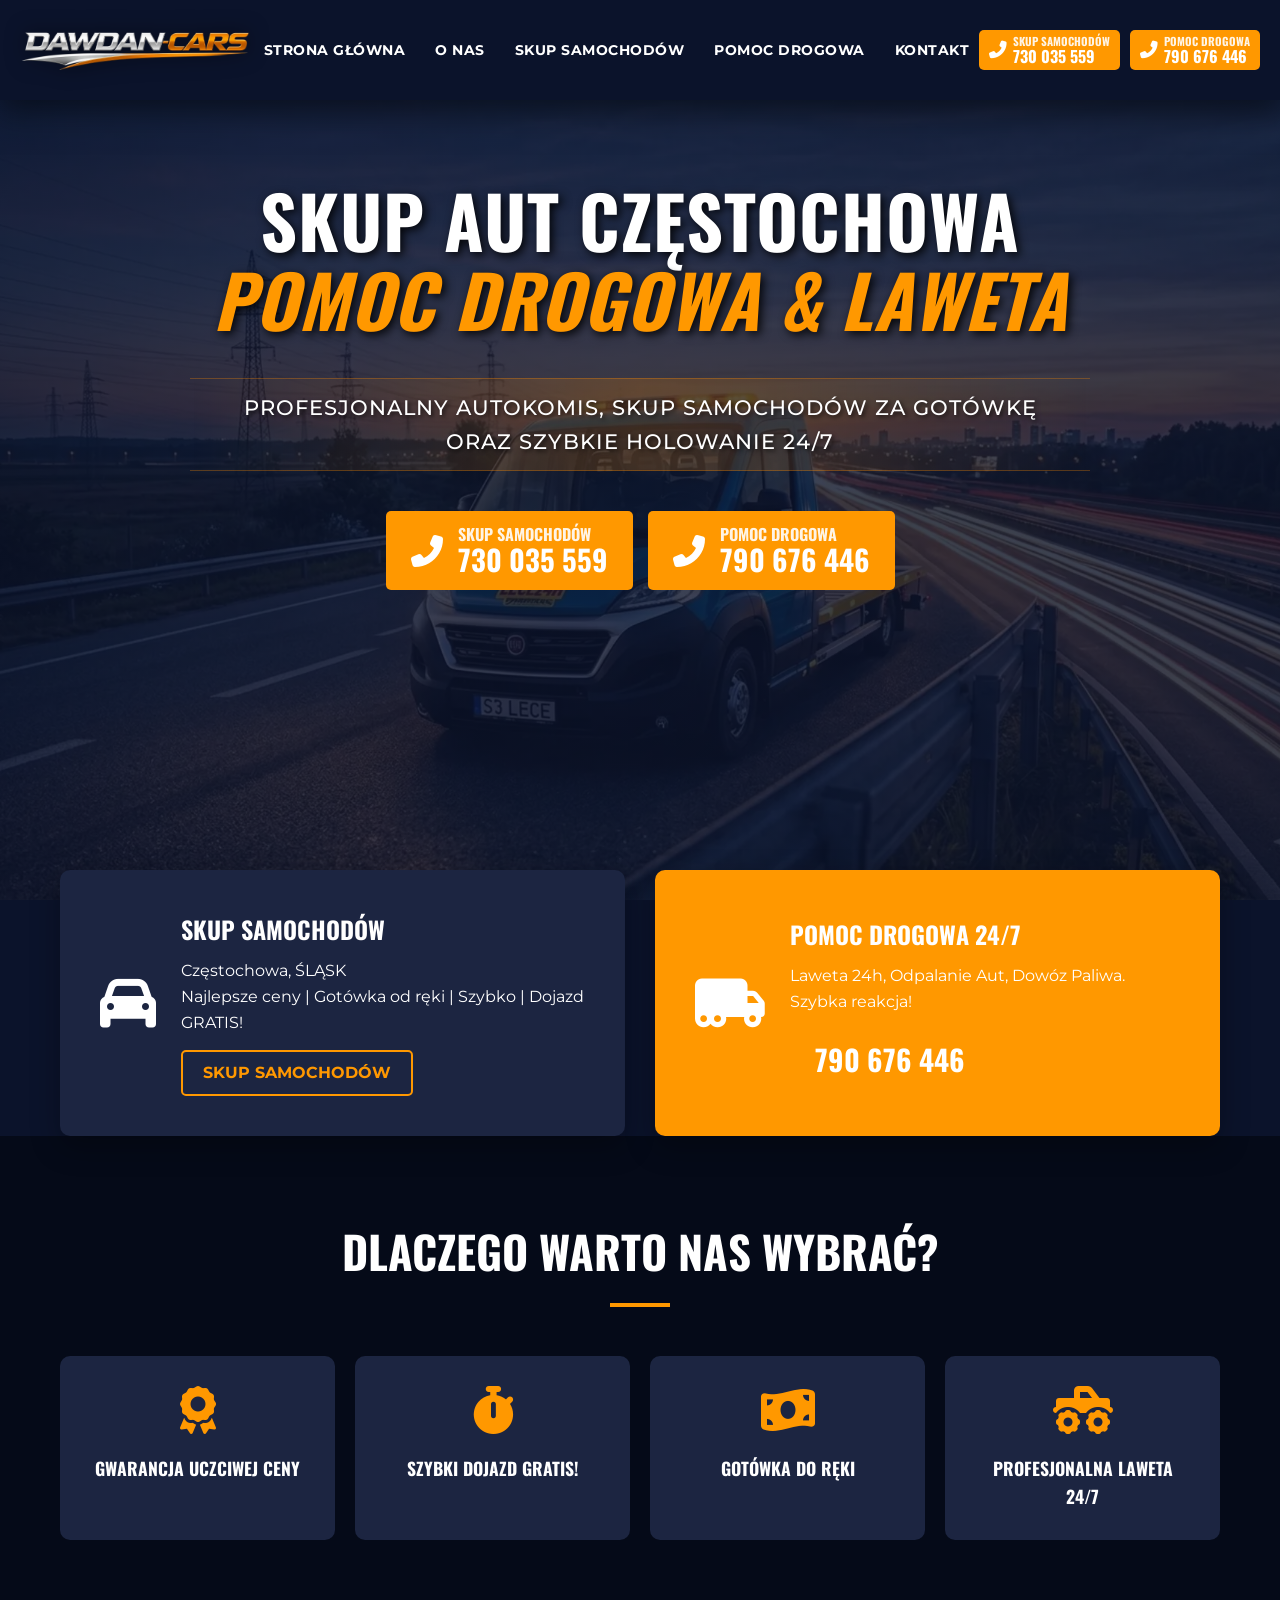
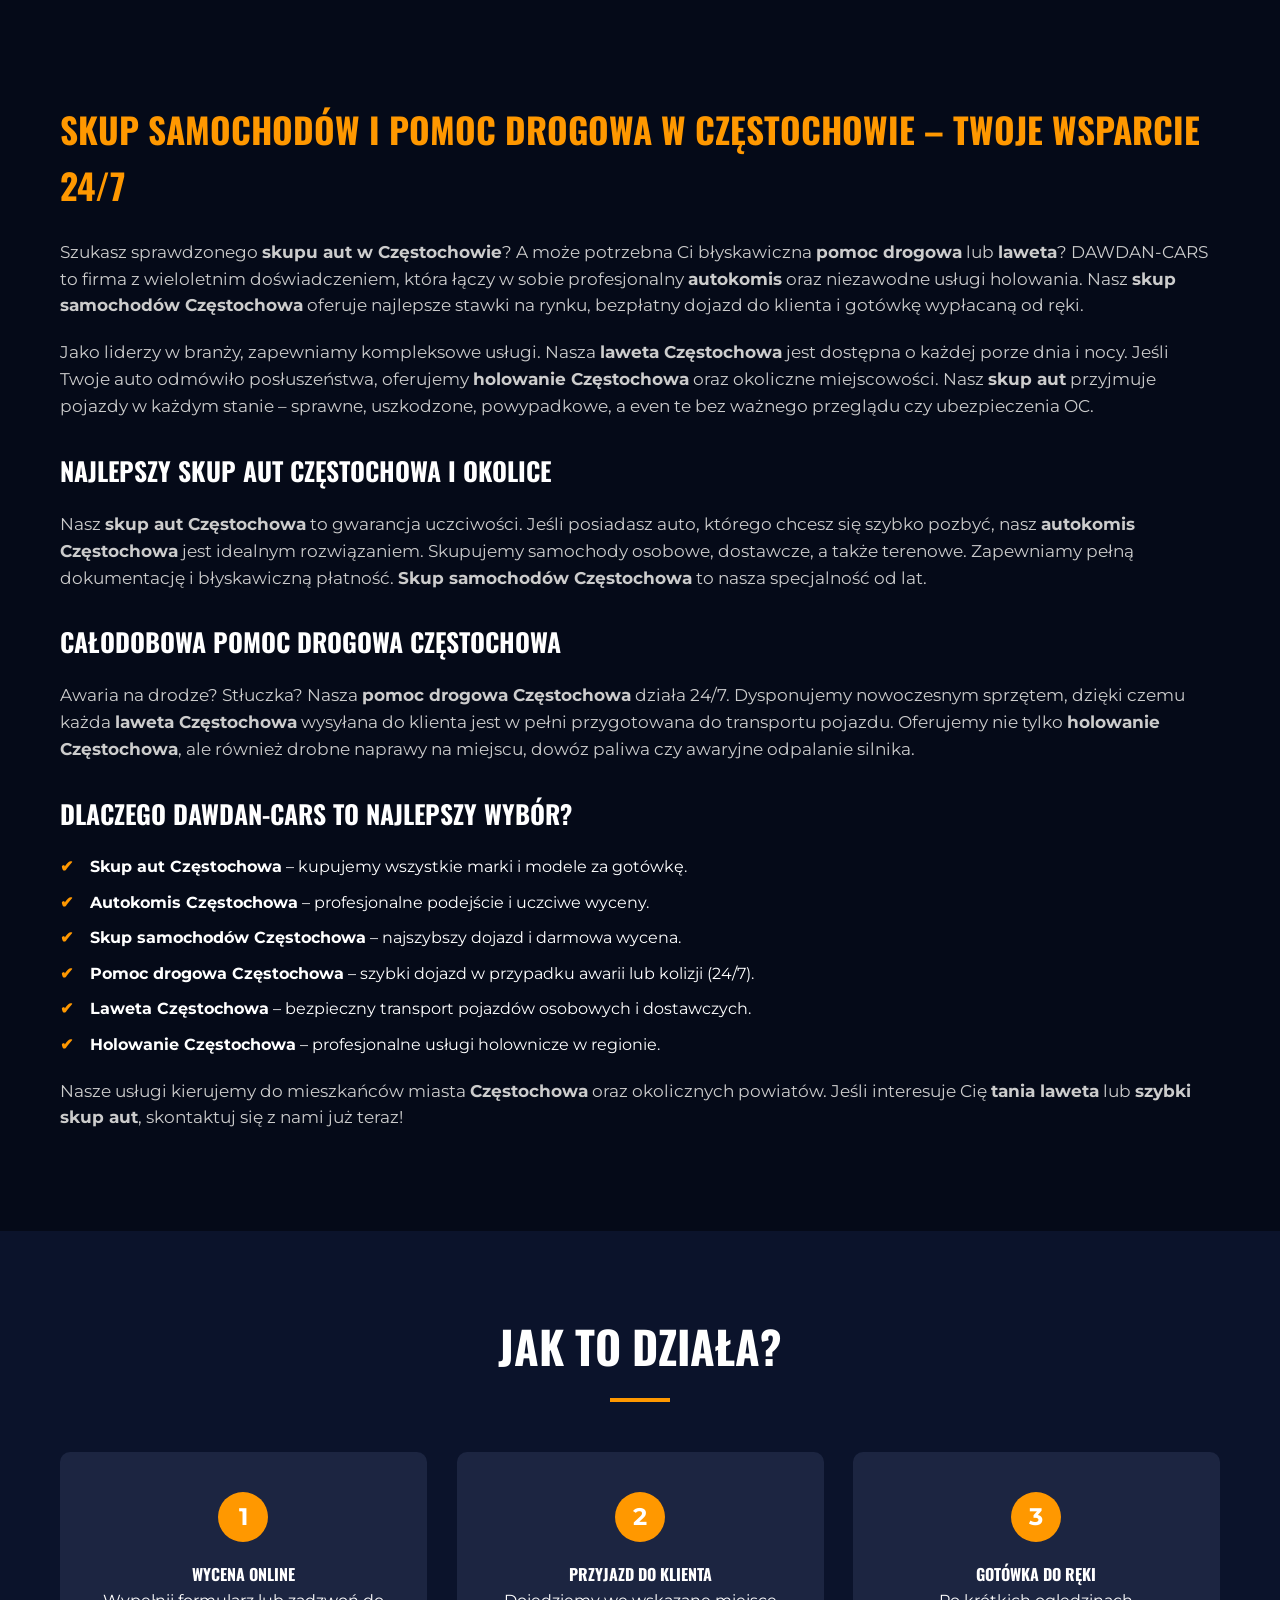
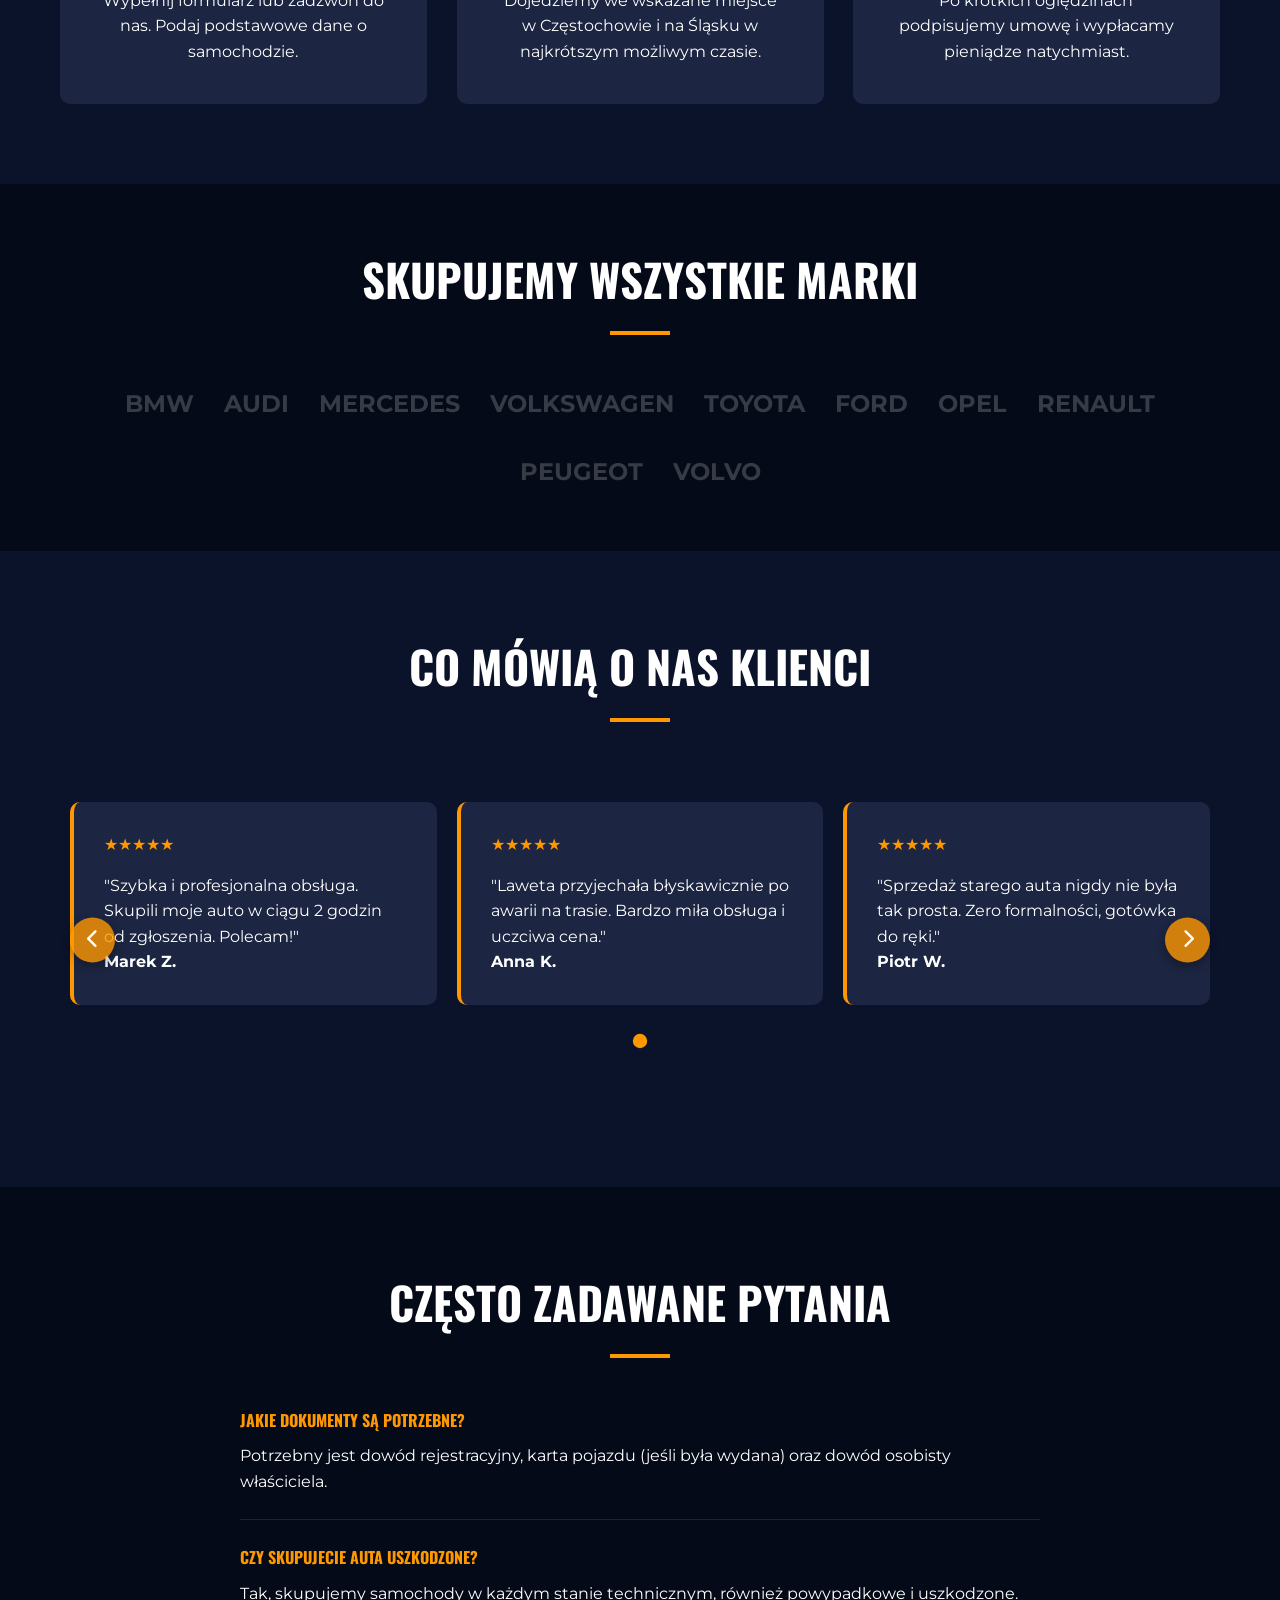
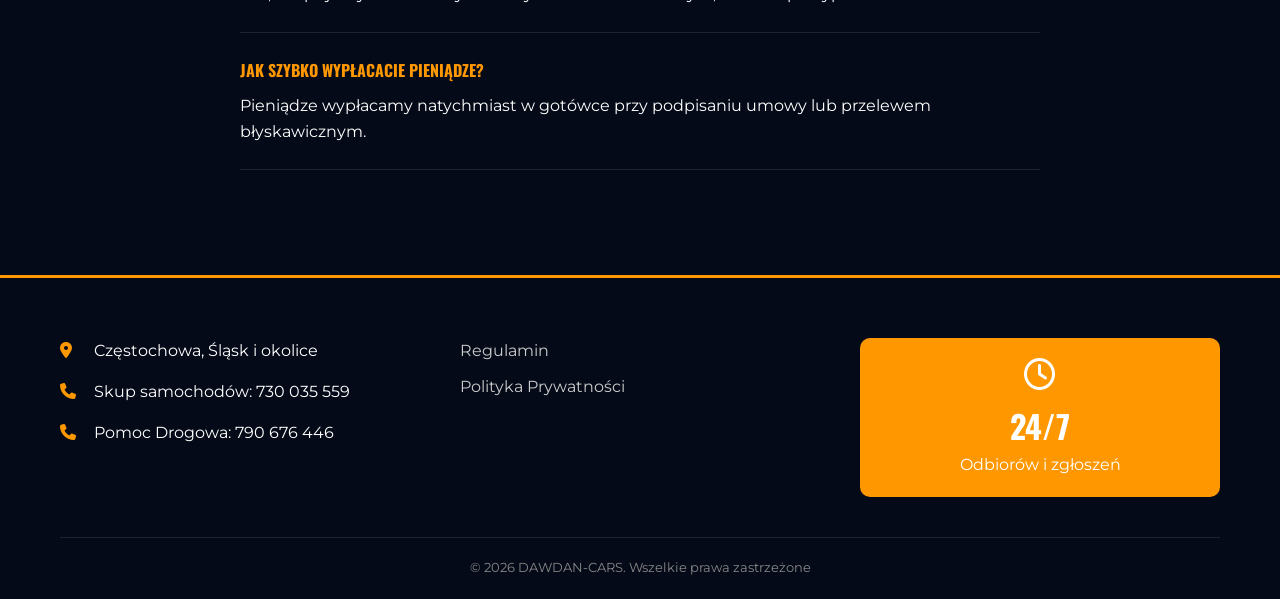
==== commit 2140d374: "Optimize site performance and SEO - Implement non-blocking CSS loading and deferred JS - Update Goog" ====
--- a/index.html
+++ b/index.html
@@ -16,7 +16,7 @@
     <meta name="viewport" content="width=device-width, initial-scale=1.0">
 <title>Skup Aut Częstochowa | Autokomis | Pomoc Drogowa 24h | Laweta Częstochowa</title>
 
-<meta name="description" content="Skup aut Częstochowa i autokomis. Profesjonalna pomoc drogowa 24h, laweta oraz holowanie Częstochowa. Skup samochodów za gotówkę – szybka wycena i darmowy dojazd!">
+<meta name="description" content="Skup aut Częstochowa i autokomis. Profesjonalna pomoc drogowa 24h, laweta oraz holowanie Częstochowa.">
 
 <link rel="canonical" href="https://dawdan-cars.pl/">
 
@@ -59,21 +59,24 @@
 }
 </script>
 
-
+    <!-- ✅ CSS (naprawione render-blocking) -->
+    <link rel="preload" href="style.css" as="style">
+    <link rel="stylesheet" href="critical.css">
     <link rel="stylesheet" href="style.css" media="print" onload="this.media='all'">
-    <link rel="stylesheet" href="critical.css">
     <noscript><link rel="stylesheet" href="style.css"></noscript>
-    <link rel="preload" as="style" href="style.css">
+
+    <!-- ✅ FONTY (display=swap) -->
     <link rel="preconnect" href="https://fonts.googleapis.com">
     <link rel="preconnect" href="https://fonts.gstatic.com" crossorigin>
-    <link href="https://fonts.googleapis.com/css2?family=Montserrat:wght@400;700&family=Oswald:wght@500;700&display=swap" rel="stylesheet" media="print" onload="this.media='all'">
-    <noscript><link href="https://fonts.googleapis.com/css2?family=Montserrat:wght@400;700&family=Oswald:wght@500;700&display=swap" rel="stylesheet"></noscript>
-    <link rel="stylesheet" href="font-awesome.min.css" media="print" onload="this.media='all'">
-    <noscript><link rel="stylesheet" href="font-awesome.min.css"></noscript>
-    <!-- NOWE -->
-    <link rel="preload" as="image" href="tlo.webp" fetchpriority="high" type="image/webp">
-
-    <!-- ICONS -->
+    <link href="https://fonts.googleapis.com/css2?family=Montserrat:wght@400;700&family=Oswald:wght@500;700&display=swap" rel="stylesheet">
+
+    <!-- ✅ FONT AWESOME CDN -->
+    <link rel="stylesheet" href="https://cdnjs.cloudflare.com/ajax/libs/font-awesome/6.5.1/css/all.min.css">
+
+    <!-- ✅ HERO preload -->
+    <link rel="preload" as="image" href="tlo.webp" fetchpriority="high">
+
+    <!-- ✅ ICONY -->
     <link rel="icon" href="favicony/favicon.ico" type="image/x-icon">
     <link rel="shortcut icon" href="favicony/favicon.ico" type="image/x-icon">
     <link rel="icon" href="favicony/favicon.ico" sizes="any">
@@ -84,6 +87,9 @@
     <link rel="icon" type="image/png" sizes="192x192" href="favicony/favicon-192x192.png">
     <link rel="icon" type="image/png" sizes="512x512" href="favicony/favicon-512x512.png">
     <link rel="apple-touch-icon" sizes="180x180" href="favicony/favicon-180x180.png">
+
+    <!-- ✅ JS defer -->
+    <script defer src="script.js"></script>
 </head>
 <body>
     <header>    
@@ -91,7 +97,7 @@
             <div class="container">
                 <div class="logo">
                     <a href="index.html">
-                        <img src="logo.webp" fetchpriority="high" alt="Skup samochodów, pomoc drogowa Częstochowa DAWDAN-CARS" width="349" height="60" >
+                        <img src="logo.webp" fetchpriority="high" decoding="async" alt="Skup samochodów, pomoc drogowa Częstochowa DAWDAN-CARS" width="349" height="60" >
                     </a>
                 </div>
                 <nav>
@@ -414,6 +420,5 @@
         </div>
     </footer>
 
-    <script src="script.js"></script>
 </body>
 </html>
--- a/style.css
+++ b/style.css
@@ -1,4 +1,10 @@
 /* style.css */
+
+img {
+    max-width: 100%;
+    height: auto;
+    display: block;
+}
 
 :root {
     --primary-color: #ff9800; /* Vibrant Orange */
--- a/critical.css
+++ b/critical.css
@@ -160,115 +160,25 @@
     position: absolute;
 }
 
-.hero {
-    background: linear-gradient(rgba(11, 19, 43, 0.8), rgba(11, 19, 43, 0.8)), url('tlo.webp');
-    background-size: cover;
-    background-position: center;
-    padding: 80px 0;
-    min-height: 800px;
-    display: flex;
-    align-items: stretch;
-    justify-content: center;
-}
-
-.hero .container {
-    display: flex;
-    flex-direction: column;
-}
-
-.hero-content {
-    display: flex;
-    flex-direction: column;
-    align-items: center;
-    width: 100%;
-    height: 100%;
-}
-
-.hero-text {
-    width: 100%;
-    display: flex;
-    flex-direction: column;
-    align-items: center;
-    min-height: 400px;
-}
-
-.hero-text h2 {
-    font-size: clamp(1.8rem, 8vw, 4.5rem);
-    color: var(--text-light);
-    line-height: 1.1;
-    width: 100%;
-    text-shadow: 3px 3px 10px rgba(0,0,0,0.9);
-    text-align: center;
-    margin-bottom: clamp(20px, 5vh, 40px);
-    white-space: normal;
-    word-wrap: break-word;
-    letter-spacing: 1px;
-    min-height: 1.1em;
-}
-
-.hero-text h2 .highlight {
-    color: var(--primary-color);
-    font-style: italic;
-    font-weight: 900;
-}
-
-.hero-cta-buttons {
-    display: flex;
-    flex-wrap: wrap;
-    justify-content: center;
-    gap: 15px;
-    margin-bottom: 40px;
-}
-
-.btn-hero-call {
-    display: flex;
-    align-items: center;
-    background: var(--primary-color);
-    color: white;
-    padding: 15px 25px;
-    text-decoration: none;
-    font-weight: 700;
-    font-family: 'Oswald', sans-serif;
-    border-radius: 5px;
-    transition: background 0.3s;
-    line-height: 1.1;
-    text-align: left;
-}
-
-.btn-hero-call i {
-    font-size: 2rem;
-    margin-right: 15px;
-}
-
-.btn-hero-call .btn-label {
-    font-size: 1rem;
-}
-
-.btn-hero-call .btn-number {
-    font-size: 1.8rem;
-}
-
-.page-header {
-    padding: clamp(40px, 10vw, 80px) 0;
-    text-align: center;
-    color: white;
-}
-
-.page-header h2 {
-    font-size: clamp(2rem, 8vw, 3.5rem);
-    margin-bottom: 10px;
-}
-
-.page-header p {
-    font-size: 1.2rem;
-    color: var(--primary-color);
-}
-
 @media (max-width: 1100px) {
     .menu-toggle {
         display: flex;
         order: 3;
     }
+
+    .desktop-only {
+        display: none;
+    }
+
+    .mobile-only {
+        display: flex;
+    }
+
+    .top-bar .container {
+        display: flex;
+        justify-content: space-between;
+    }
+
     nav {
         position: fixed;
         top: 0;
@@ -278,7 +188,7 @@
         background: rgba(11, 19, 43, 0.98);
         padding: 120px 20px 40px;
         flex-direction: column;
-        transition: all 0.5s cubic-bezier(0.7, 0, 0.3, 1);
+        transition: transform 0.5s cubic-bezier(0.7, 0, 0.3, 1);
         z-index: 2100;
         display: flex;
         justify-content: flex-start;
@@ -286,106 +196,26 @@
         transform: translateY(-100%);
         visibility: hidden;
     }
+
     nav.active {
         transform: translateY(0);
         visibility: visible;
     }
-    .top-bar .container {
-        padding: 10px 15px;
-        display: flex;
-        justify-content: space-between;
-    }
-
-    .desktop-only {
-        display: none;
-    }
-
-    .mobile-only {
-        display: flex;
-    }
+
+    nav ul {
+        flex-direction: column;
+        gap: 10px;
+        width: 100%;
+        max-width: 400px;
+        text-align: center;
+    }
+
     nav a {
         font-size: 1.25rem;
         font-family: 'Oswald', sans-serif;
         display: block;
         padding: 12px 0;
-        letter-spacing: 2px;
         color: white;
         text-transform: uppercase;
-        position: relative;
-        border-bottom: 1px solid rgba(255,255,255,0.05);
-    }
-    nav .header-cta {
-        display: flex;
-        flex-direction: column;
-        gap: 15px;
-        margin-top: 40px;
-        width: 100%;
-        max-width: 360px;
-    }
-    nav .header-cta .btn-call {
-        padding: 15px 25px;
-        width: 100%;
-        justify-content: center;
-    }
-    nav .header-cta .btn-label {
-        font-size: 1.1rem;
-    }
-    nav .header-cta .btn-number {
-        font-size: 1.8rem;
-    }
-    .header-cta {
-        display: none;
-    }
-    .overlay {
-        position: fixed;
-        top: 0;
-        left: 0;
-        width: 100%;
-        height: 100%;
-        background: rgba(0,0,0,0.7);
-        z-index: 1000;
-        opacity: 0;
-        visibility: hidden;
-        transition: all 0.4s ease;
-    }
-    .overlay.active {
-        opacity: 1;
-        visibility: visible;
-    }
-}
-
-@media (max-width: 768px) {
-    .logo img {
-        max-height: 50px;
-    }
-    .hero {
-        padding: 40px 0;
-        min-height: 600px;
-    }
-    .hero-text h2 {
-        font-size: 2.4rem;
-    }
-    .hero-cta-buttons {
-        flex-direction: column;
-        align-items: center;
-    }
-    .btn-hero-call {
-        width: 100%;
-        max-width: 320px;
-    }
-}
-
-/* Custom Slider & AOS (added to critical for better LCP/CLS) */
-.custom-slider { position: relative; width: 100%; overflow: hidden; }
-.slider-track { display: flex; overflow-x: auto; scroll-snap-type: x mandatory; scroll-behavior: smooth; -webkit-overflow-scrolling: touch; scrollbar-width: none; }
-.slider-track::-webkit-scrollbar { display: none; }
-.slider-item { flex: 0 0 100%; scroll-snap-align: start; padding: 10px; }
-@media (min-width: 768px) { .slider-item { flex: 0 0 50%; } }
-@media (min-width: 1024px) { .slider-item { flex: 0 0 33.333%; } }
-
-[data-aos-custom] { opacity: 0; transition: transform 0.8s ease-out, opacity 0.8s ease-out; will-change: transform, opacity; }
-[data-aos-custom="fade-up"] { transform: translateY(30px); }
-[data-aos-custom="fade-right"] { transform: translateX(-30px); }
-[data-aos-custom="fade-left"] { transform: translateX(30px); }
-[data-aos-custom="zoom-in"] { transform: scale(0.9); }
-[data-aos-custom].aos-animate { opacity: 1; transform: translate(0, 0) scale(1); }
+    }
+}
--- a/style.css
+++ b/style.css
@@ -1,4 +1,10 @@
 /* style.css */
+
+img {
+    max-width: 100%;
+    height: auto;
+    display: block;
+}
 
 :root {
     --primary-color: #ff9800; /* Vibrant Orange */
--- a/style.css
+++ b/style.css
@@ -1,4 +1,10 @@
 /* style.css */
+
+img {
+    max-width: 100%;
+    height: auto;
+    display: block;
+}
 
 :root {
     --primary-color: #ff9800; /* Vibrant Orange */
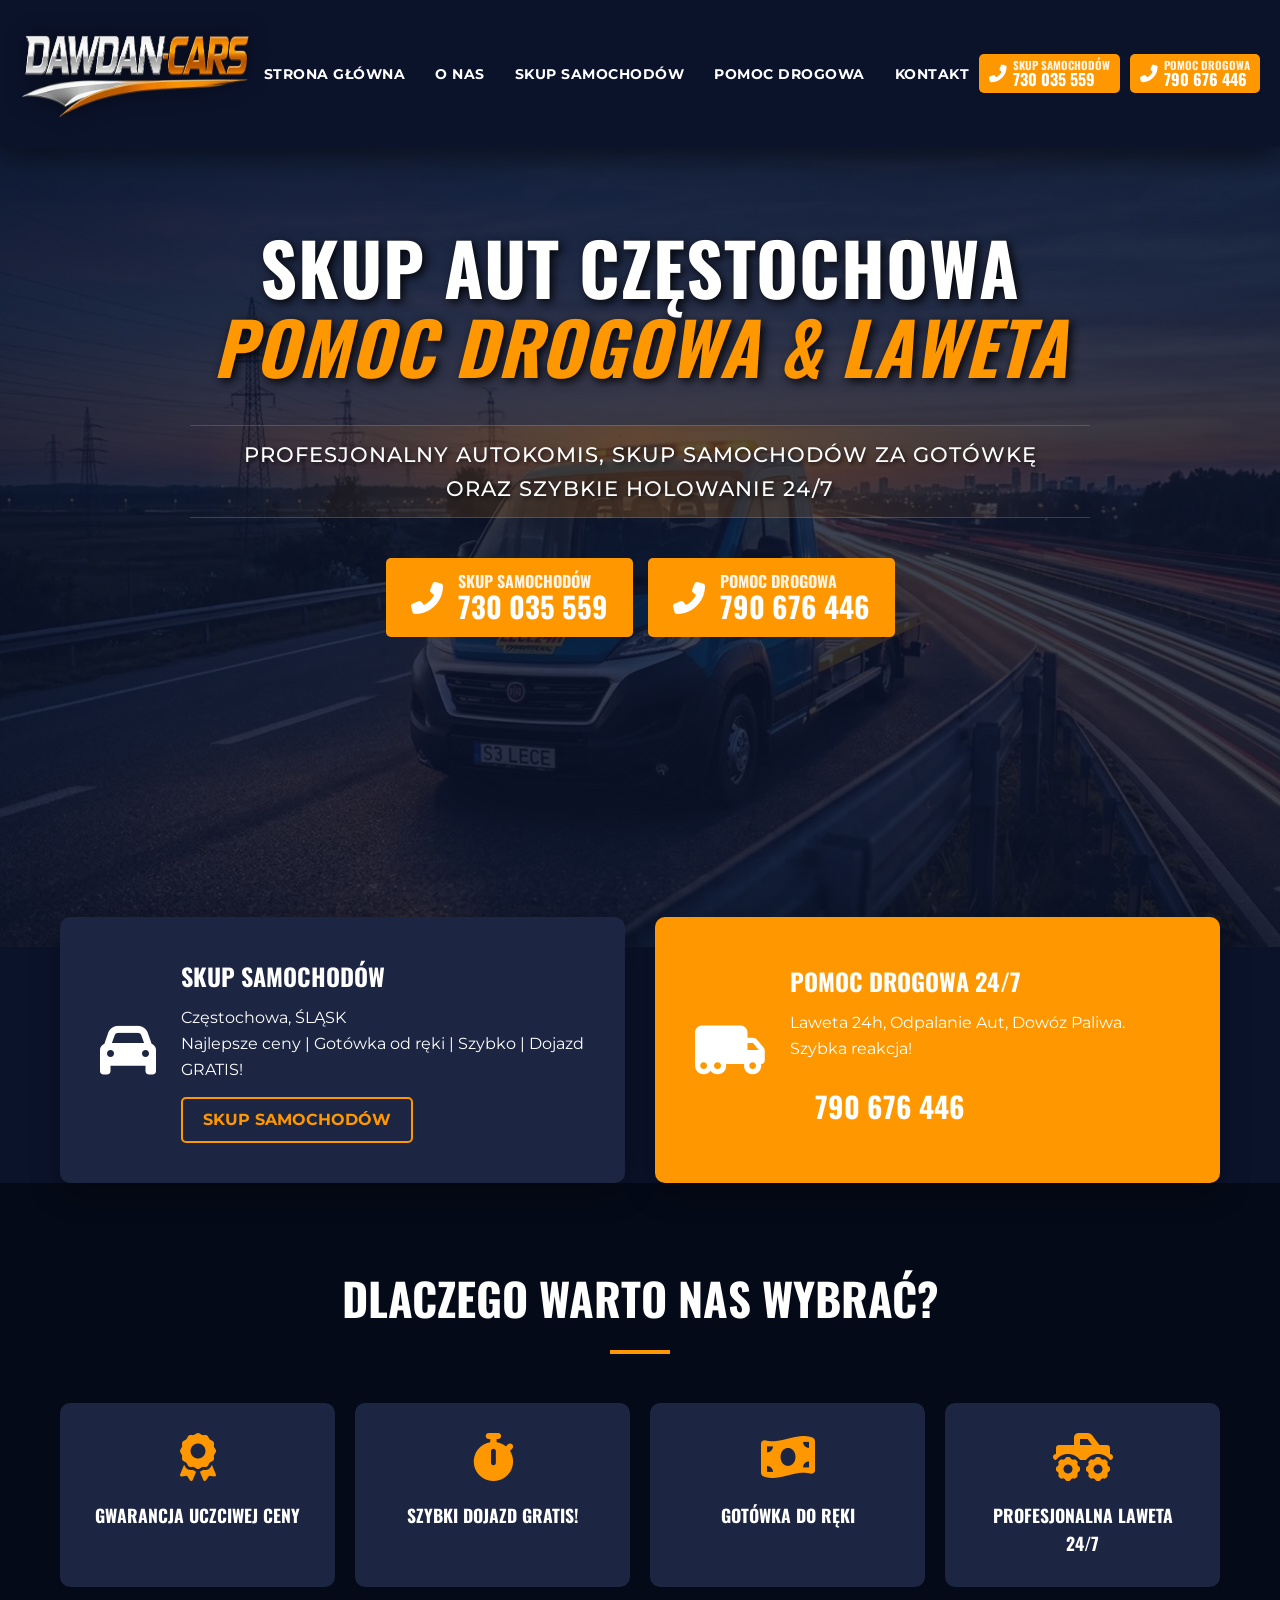
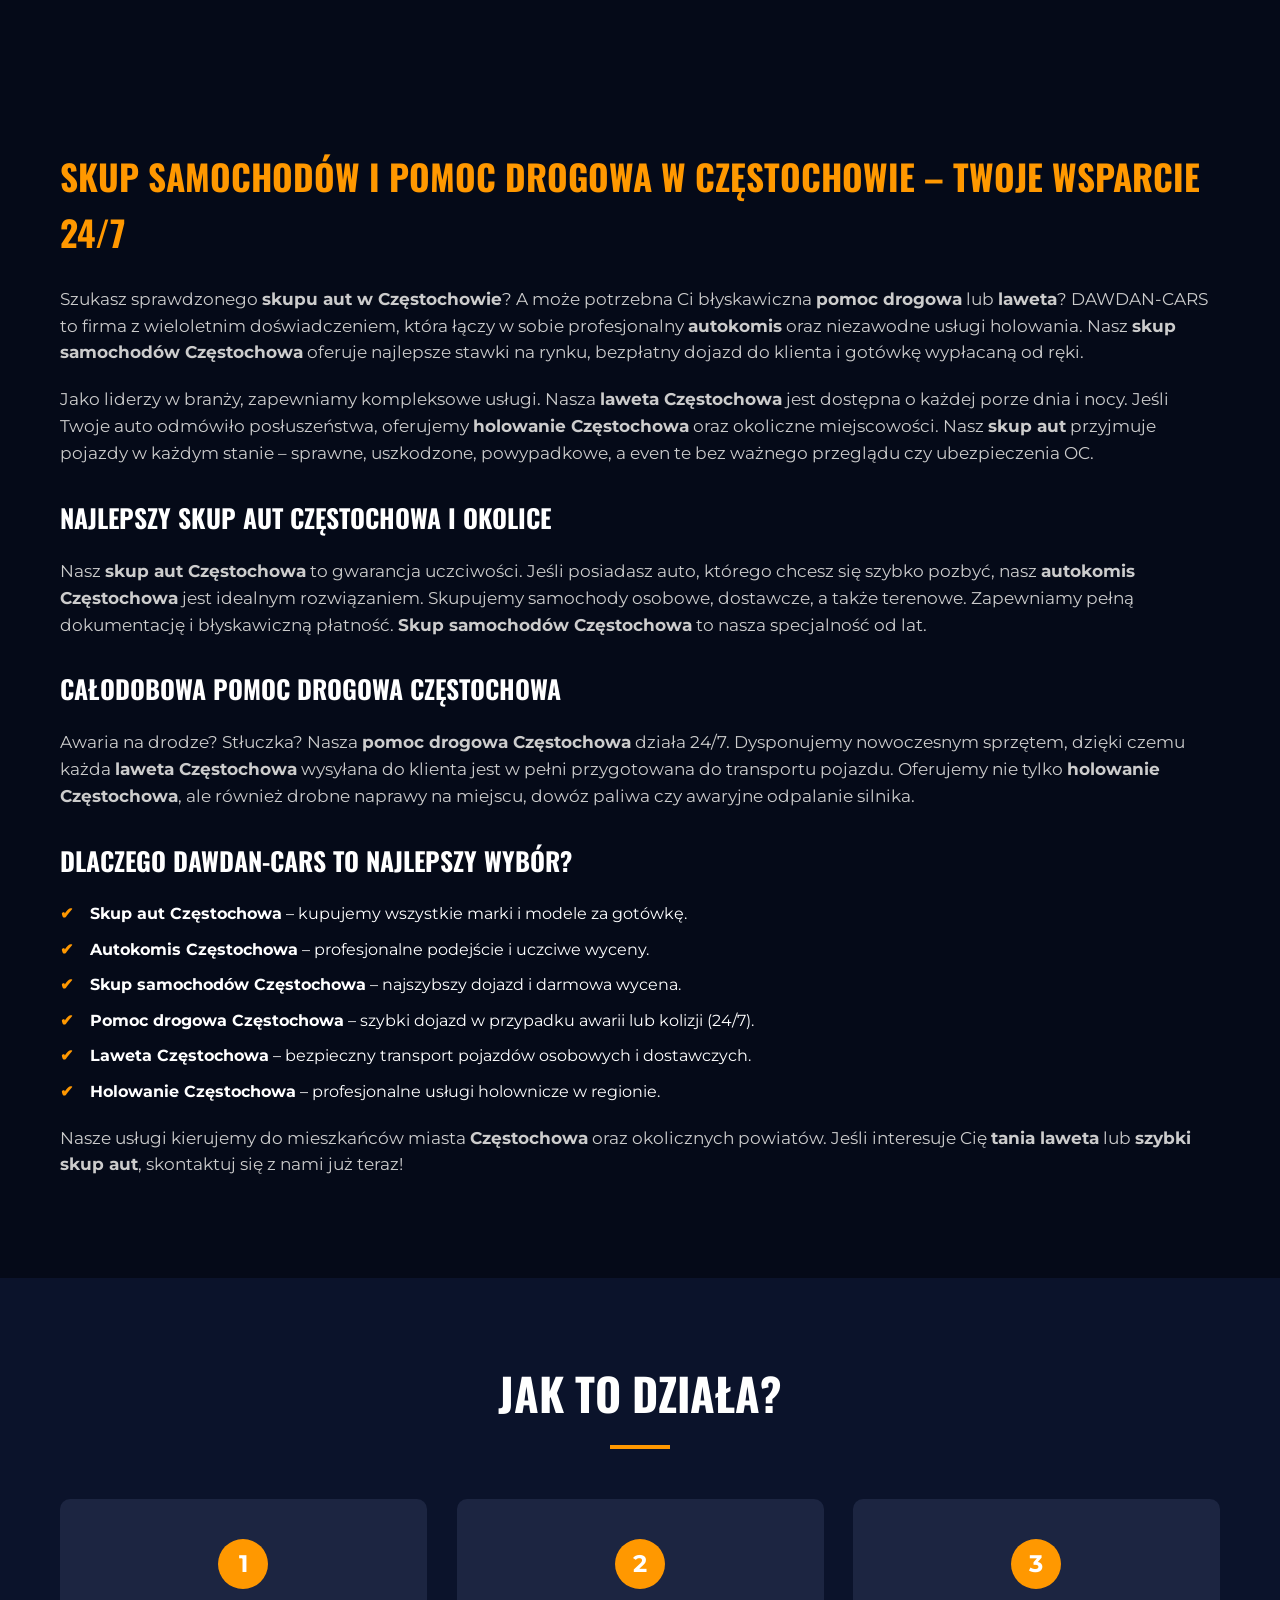
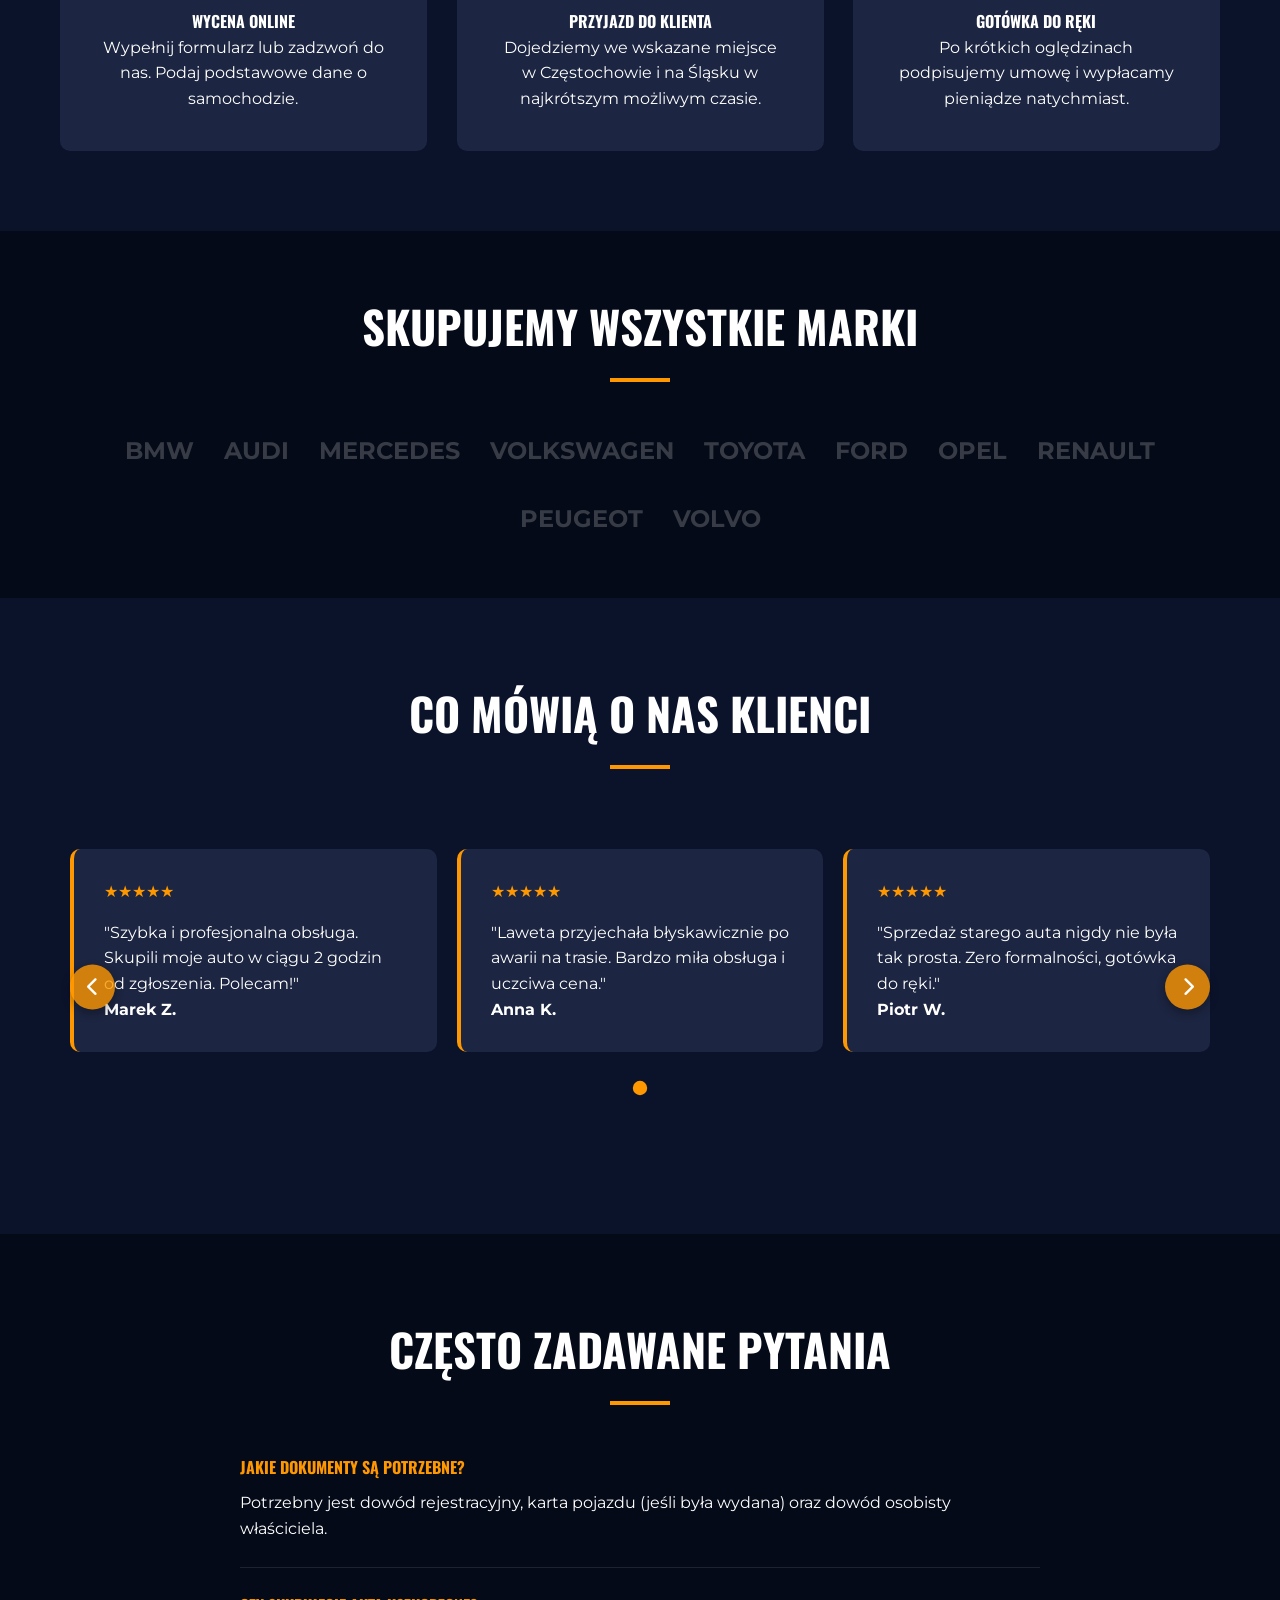
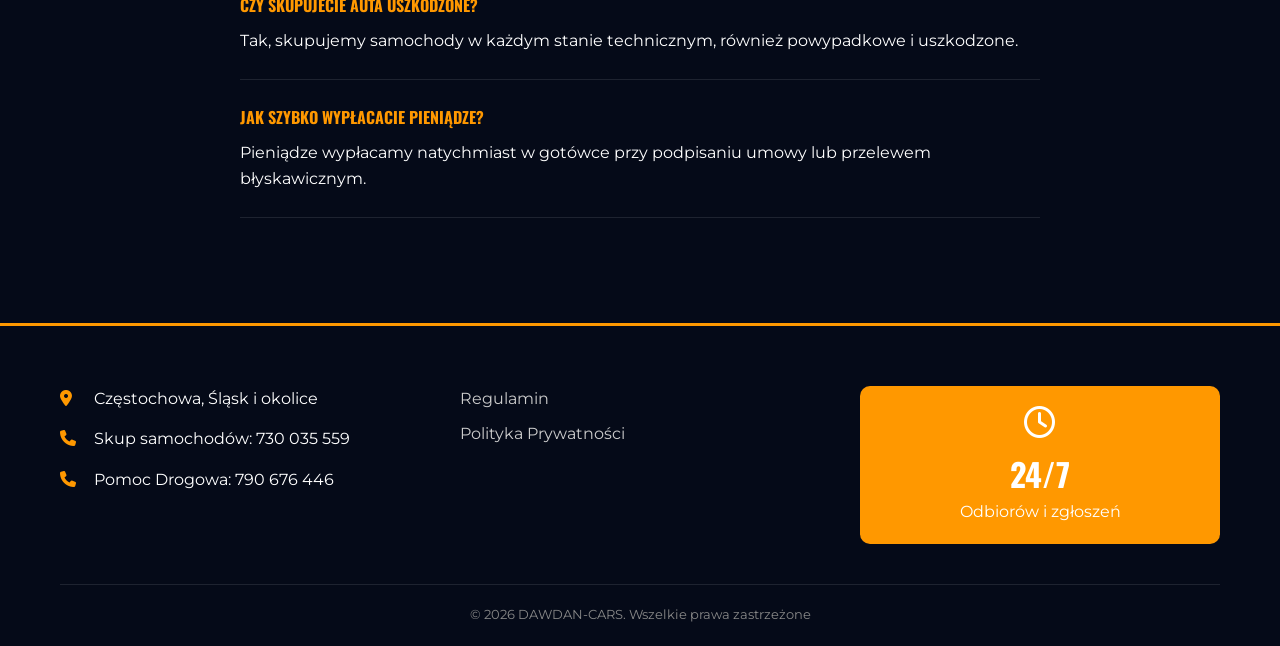
==== commit df210959: "Final performance and SEO optimizations - Eliminated render-blocking CSS, fonts, and scripts using p" ====
--- a/index.html
+++ b/index.html
@@ -59,19 +59,20 @@
 }
 </script>
 
-    <!-- ✅ CSS (naprawione render-blocking) -->
-    <link rel="preload" href="style.css" as="style">
-    <link rel="stylesheet" href="critical.css">
-    <link rel="stylesheet" href="style.css" media="print" onload="this.media='all'">
-    <noscript><link rel="stylesheet" href="style.css"></noscript>
+<!-- ✅ CSS (naprawione render-blocking) -->
+<link rel="preload" href="style.css" as="style">
+<link rel="stylesheet" href="critical.css">
+<link rel="stylesheet" href="style.css" media="print" onload="this.media='all'">
+<noscript><link rel="stylesheet" href="style.css"></noscript>
+
 
     <!-- ✅ FONTY (display=swap) -->
     <link rel="preconnect" href="https://fonts.googleapis.com">
     <link rel="preconnect" href="https://fonts.gstatic.com" crossorigin>
-    <link href="https://fonts.googleapis.com/css2?family=Montserrat:wght@400;700&family=Oswald:wght@500;700&display=swap" rel="stylesheet">
+    <link rel="preload" as="style" href="https://fonts.googleapis.com/css2?family=Montserrat:wght@400;700&family=Oswald:wght@500;700&display=swap"><link rel="stylesheet" href="https://fonts.googleapis.com/css2?family=Montserrat:wght@400;700&family=Oswald:wght@500;700&display=swap" media="print" onload="this.media='all'">
 
     <!-- ✅ FONT AWESOME CDN -->
-    <link rel="stylesheet" href="https://cdnjs.cloudflare.com/ajax/libs/font-awesome/6.5.1/css/all.min.css">
+    <link rel="preload" as="style" href="https://cdnjs.cloudflare.com/ajax/libs/font-awesome/6.5.1/css/all.min.css"><link rel="stylesheet" href="https://cdnjs.cloudflare.com/ajax/libs/font-awesome/6.5.1/css/all.min.css" media="print" onload="this.media='all'">
 
     <!-- ✅ HERO preload -->
     <link rel="preload" as="image" href="tlo.webp" fetchpriority="high">
@@ -97,7 +98,7 @@
             <div class="container">
                 <div class="logo">
                     <a href="index.html">
-                        <img src="logo.webp" fetchpriority="high" decoding="async" alt="Skup samochodów, pomoc drogowa Częstochowa DAWDAN-CARS" width="349" height="60" >
+                        <img src="logo.webp" fetchpriority="high" alt="Skup samochodów, pomoc drogowa Częstochowa DAWDAN-CARS" width="512" height="87" decoding="async">
                     </a>
                 </div>
                 <nav>
--- a/style.css
+++ b/style.css
@@ -23,7 +23,7 @@
 }
 
 body {
-    font-family: 'Montserrat', sans-serif;
+    font-family: 'Montserrat', Arial, Helvetica, sans-serif;
     line-height: 1.6;
     color: var(--text-light);
     background-color: var(--bg-dark);
@@ -31,7 +31,7 @@
 }
 
 h1, h2, h3, h4 {
-    font-family: 'Oswald', sans-serif;
+    font-family: 'Oswald', 'Arial Narrow', Arial, sans-serif;
     text-transform: uppercase;
 }
 
@@ -78,7 +78,7 @@
 }
 
 .logo img {
-    max-height: 60px;
+    max-height: 87px;
     width: auto;
     display: block;
     transition: transform 0.3s ease;
@@ -139,7 +139,7 @@
     background: #ff9800;
     padding: 6px 10px; /* More compact */
     transition: background 0.3s;
-    font-family: 'Oswald', sans-serif;
+    font-family: 'Oswald', 'Arial Narrow', Arial, sans-serif;
     font-weight: 700;
     border-radius: 5px;
     line-height: 1;
@@ -296,7 +296,7 @@
     padding: 15px 25px;
     text-decoration: none;
     font-weight: 700;
-    font-family: 'Oswald', sans-serif;
+    font-family: 'Oswald', 'Arial Narrow', Arial, sans-serif;
     border-radius: 5px;
     transition: background 0.3s;
     line-height: 1.1;
@@ -408,7 +408,7 @@
 
 .box-call strong {
     font-size: 1.8rem;
-    font-family: 'Oswald', sans-serif;
+    font-family: 'Oswald', 'Arial Narrow', Arial, sans-serif;
 }
 
 /* General Animation Optimization */
@@ -559,7 +559,7 @@
     display: block;
     font-size: 2rem;
     font-weight: 700;
-    font-family: 'Oswald', sans-serif;
+    font-family: 'Oswald', 'Arial Narrow', Arial, sans-serif;
 }
 
 .footer-links ul {
@@ -795,7 +795,7 @@
     display: block;
     font-size: 2.5rem;
     color: var(--primary-color);
-    font-family: 'Oswald', sans-serif;
+    font-family: 'Oswald', 'Arial Narrow', Arial, sans-serif;
 }
 
 .check-list {
@@ -1047,7 +1047,7 @@
     color: white;
     border: none;
     border-radius: 8px;
-    font-family: 'Oswald', sans-serif;
+    font-family: 'Oswald', 'Arial Narrow', Arial, sans-serif;
     font-size: 1.2rem;
     font-weight: 700;
     cursor: pointer;
@@ -1163,7 +1163,7 @@
 
     nav a {
         font-size: 1.25rem;
-        font-family: 'Oswald', sans-serif;
+        font-family: 'Oswald', 'Arial Narrow', Arial, sans-serif;
         display: block;
         padding: 12px 0;
         letter-spacing: 2px;
@@ -1269,7 +1269,7 @@
     }
 
     .logo img {
-        max-height: 50px;
+        max-height: 70px;
         width: auto;
     }
 
--- a/critical.css
+++ b/critical.css
@@ -15,16 +15,11 @@
 }
 
 body {
-    font-family: 'Montserrat', sans-serif;
+    font-family: 'Montserrat', Arial, Helvetica, sans-serif;
     line-height: 1.6;
     color: var(--text-light);
     background-color: var(--bg-dark);
     overflow-x: hidden;
-}
-
-h1, h2, h3, h4 {
-    font-family: 'Oswald', sans-serif;
-    text-transform: uppercase;
 }
 
 .container {
@@ -39,44 +34,20 @@
     top: 0;
     z-index: 2000;
     box-shadow: 0 10px 30px rgba(0,0,0,0.5);
-    transition: padding 0.3s ease, background 0.3s ease;
-    will-change: padding, background;
     padding: 15px 0;
 }
 
-header.scrolled {
-    padding: 5px 0;
-    background: rgba(11, 19, 43, 0.95);
-}
-
-.top-bar .container {
-    display: grid;
-    grid-template-columns: 1fr auto 1fr;
-    align-items: center;
-    height: auto;
-    max-width: 100%;
-    padding: 15px 20px;
-}
-
-.logo {
-    flex: 0 1 auto;
-    display: flex;
-    justify-content: flex-start;
-}
-
 .logo img {
-    max-height: 60px;
-    width: auto;
+    width: 512px;
+    height: 87px;
     display: block;
-    transition: transform 0.3s ease;
-    filter: drop-shadow(0 0 10px rgba(0,0,0,0.5));
+    aspect-ratio: 512 / 87;
 }
 
 nav {
     display: flex;
     align-items: center;
     justify-content: center;
-    flex: 0 0 auto;
 }
 
 nav ul {
@@ -91,131 +62,19 @@
     font-weight: 700;
     font-size: 0.85rem;
     padding: 8px 10px;
-    transition: all 0.3s ease;
     text-transform: uppercase;
-    letter-spacing: 0.5px;
-    white-space: nowrap;
 }
 
-.header-cta {
+.hero {
+    background-color: #0b132b;
+    min-height: 800px;
     display: flex;
-    flex-direction: row;
-    justify-content: flex-end;
     align-items: center;
-    gap: 10px;
+    justify-content: center;
 }
 
-.mobile-only {
-    display: none;
-}
-
-.header-cta .btn-call {
-    display: flex;
-    align-items: center;
-    gap: 6px;
-    text-decoration: none;
-    color: #fff;
-    background: #ff9800;
-    padding: 6px 10px;
-    transition: background 0.3s;
-    font-family: 'Oswald', sans-serif;
-    font-weight: 700;
-    border-radius: 5px;
-    line-height: 1;
-    white-space: nowrap;
-}
-
-.btn-label {
-    display: block;
-    font-size: 0.7rem;
-    text-transform: uppercase;
-    opacity: 0.9;
-}
-
-.btn-number {
-    display: block;
-    font-size: 1rem;
-}
-
-.menu-toggle {
-    display: none;
-    flex-direction: column;
-    justify-content: center;
-    align-items: center;
-    width: 45px;
-    height: 45px;
-    background: rgba(255, 152, 0, 0.1);
-    border: 1px solid var(--primary-color);
-    border-radius: 10px;
-    cursor: pointer;
-    padding: 0;
-    z-index: 2200;
-}
-
-.menu-toggle span {
-    width: 26px;
-    height: 2px;
-    background: var(--primary-color);
-    border-radius: 2px;
-    position: absolute;
-}
-
-@media (max-width: 1100px) {
-    .menu-toggle {
-        display: flex;
-        order: 3;
-    }
-
-    .desktop-only {
-        display: none;
-    }
-
-    .mobile-only {
-        display: flex;
-    }
-
-    .top-bar .container {
-        display: flex;
-        justify-content: space-between;
-    }
-
-    nav {
-        position: fixed;
-        top: 0;
-        left: 0;
-        width: 100%;
-        height: 100vh;
-        background: rgba(11, 19, 43, 0.98);
-        padding: 120px 20px 40px;
-        flex-direction: column;
-        transition: transform 0.5s cubic-bezier(0.7, 0, 0.3, 1);
-        z-index: 2100;
-        display: flex;
-        justify-content: flex-start;
-        align-items: center;
-        transform: translateY(-100%);
-        visibility: hidden;
-    }
-
-    nav.active {
-        transform: translateY(0);
-        visibility: visible;
-    }
-
-    nav ul {
-        flex-direction: column;
-        gap: 10px;
-        width: 100%;
-        max-width: 400px;
-        text-align: center;
-    }
-
-    nav a {
-        font-size: 1.25rem;
-        font-family: 'Oswald', sans-serif;
-        display: block;
-        padding: 12px 0;
-        color: white;
-        text-transform: uppercase;
+@media (max-width: 768px) {
+    .hero {
+        min-height: 600px;
     }
 }
--- a/style.css
+++ b/style.css
@@ -23,7 +23,7 @@
 }
 
 body {
-    font-family: 'Montserrat', sans-serif;
+    font-family: 'Montserrat', Arial, Helvetica, sans-serif;
     line-height: 1.6;
     color: var(--text-light);
     background-color: var(--bg-dark);
@@ -31,7 +31,7 @@
 }
 
 h1, h2, h3, h4 {
-    font-family: 'Oswald', sans-serif;
+    font-family: 'Oswald', 'Arial Narrow', Arial, sans-serif;
     text-transform: uppercase;
 }
 
@@ -78,7 +78,7 @@
 }
 
 .logo img {
-    max-height: 60px;
+    max-height: 87px;
     width: auto;
     display: block;
     transition: transform 0.3s ease;
@@ -139,7 +139,7 @@
     background: #ff9800;
     padding: 6px 10px; /* More compact */
     transition: background 0.3s;
-    font-family: 'Oswald', sans-serif;
+    font-family: 'Oswald', 'Arial Narrow', Arial, sans-serif;
     font-weight: 700;
     border-radius: 5px;
     line-height: 1;
@@ -296,7 +296,7 @@
     padding: 15px 25px;
     text-decoration: none;
     font-weight: 700;
-    font-family: 'Oswald', sans-serif;
+    font-family: 'Oswald', 'Arial Narrow', Arial, sans-serif;
     border-radius: 5px;
     transition: background 0.3s;
     line-height: 1.1;
@@ -408,7 +408,7 @@
 
 .box-call strong {
     font-size: 1.8rem;
-    font-family: 'Oswald', sans-serif;
+    font-family: 'Oswald', 'Arial Narrow', Arial, sans-serif;
 }
 
 /* General Animation Optimization */
@@ -559,7 +559,7 @@
     display: block;
     font-size: 2rem;
     font-weight: 700;
-    font-family: 'Oswald', sans-serif;
+    font-family: 'Oswald', 'Arial Narrow', Arial, sans-serif;
 }
 
 .footer-links ul {
@@ -795,7 +795,7 @@
     display: block;
     font-size: 2.5rem;
     color: var(--primary-color);
-    font-family: 'Oswald', sans-serif;
+    font-family: 'Oswald', 'Arial Narrow', Arial, sans-serif;
 }
 
 .check-list {
@@ -1047,7 +1047,7 @@
     color: white;
     border: none;
     border-radius: 8px;
-    font-family: 'Oswald', sans-serif;
+    font-family: 'Oswald', 'Arial Narrow', Arial, sans-serif;
     font-size: 1.2rem;
     font-weight: 700;
     cursor: pointer;
@@ -1163,7 +1163,7 @@
 
     nav a {
         font-size: 1.25rem;
-        font-family: 'Oswald', sans-serif;
+        font-family: 'Oswald', 'Arial Narrow', Arial, sans-serif;
         display: block;
         padding: 12px 0;
         letter-spacing: 2px;
@@ -1269,7 +1269,7 @@
     }
 
     .logo img {
-        max-height: 50px;
+        max-height: 70px;
         width: auto;
     }
 
--- a/style.css
+++ b/style.css
@@ -23,7 +23,7 @@
 }
 
 body {
-    font-family: 'Montserrat', sans-serif;
+    font-family: 'Montserrat', Arial, Helvetica, sans-serif;
     line-height: 1.6;
     color: var(--text-light);
     background-color: var(--bg-dark);
@@ -31,7 +31,7 @@
 }
 
 h1, h2, h3, h4 {
-    font-family: 'Oswald', sans-serif;
+    font-family: 'Oswald', 'Arial Narrow', Arial, sans-serif;
     text-transform: uppercase;
 }
 
@@ -78,7 +78,7 @@
 }
 
 .logo img {
-    max-height: 60px;
+    max-height: 87px;
     width: auto;
     display: block;
     transition: transform 0.3s ease;
@@ -139,7 +139,7 @@
     background: #ff9800;
     padding: 6px 10px; /* More compact */
     transition: background 0.3s;
-    font-family: 'Oswald', sans-serif;
+    font-family: 'Oswald', 'Arial Narrow', Arial, sans-serif;
     font-weight: 700;
     border-radius: 5px;
     line-height: 1;
@@ -296,7 +296,7 @@
     padding: 15px 25px;
     text-decoration: none;
     font-weight: 700;
-    font-family: 'Oswald', sans-serif;
+    font-family: 'Oswald', 'Arial Narrow', Arial, sans-serif;
     border-radius: 5px;
     transition: background 0.3s;
     line-height: 1.1;
@@ -408,7 +408,7 @@
 
 .box-call strong {
     font-size: 1.8rem;
-    font-family: 'Oswald', sans-serif;
+    font-family: 'Oswald', 'Arial Narrow', Arial, sans-serif;
 }
 
 /* General Animation Optimization */
@@ -559,7 +559,7 @@
     display: block;
     font-size: 2rem;
     font-weight: 700;
-    font-family: 'Oswald', sans-serif;
+    font-family: 'Oswald', 'Arial Narrow', Arial, sans-serif;
 }
 
 .footer-links ul {
@@ -795,7 +795,7 @@
     display: block;
     font-size: 2.5rem;
     color: var(--primary-color);
-    font-family: 'Oswald', sans-serif;
+    font-family: 'Oswald', 'Arial Narrow', Arial, sans-serif;
 }
 
 .check-list {
@@ -1047,7 +1047,7 @@
     color: white;
     border: none;
     border-radius: 8px;
-    font-family: 'Oswald', sans-serif;
+    font-family: 'Oswald', 'Arial Narrow', Arial, sans-serif;
     font-size: 1.2rem;
     font-weight: 700;
     cursor: pointer;
@@ -1163,7 +1163,7 @@
 
     nav a {
         font-size: 1.25rem;
-        font-family: 'Oswald', sans-serif;
+        font-family: 'Oswald', 'Arial Narrow', Arial, sans-serif;
         display: block;
         padding: 12px 0;
         letter-spacing: 2px;
@@ -1269,7 +1269,7 @@
     }
 
     .logo img {
-        max-height: 50px;
+        max-height: 70px;
         width: auto;
     }
 
